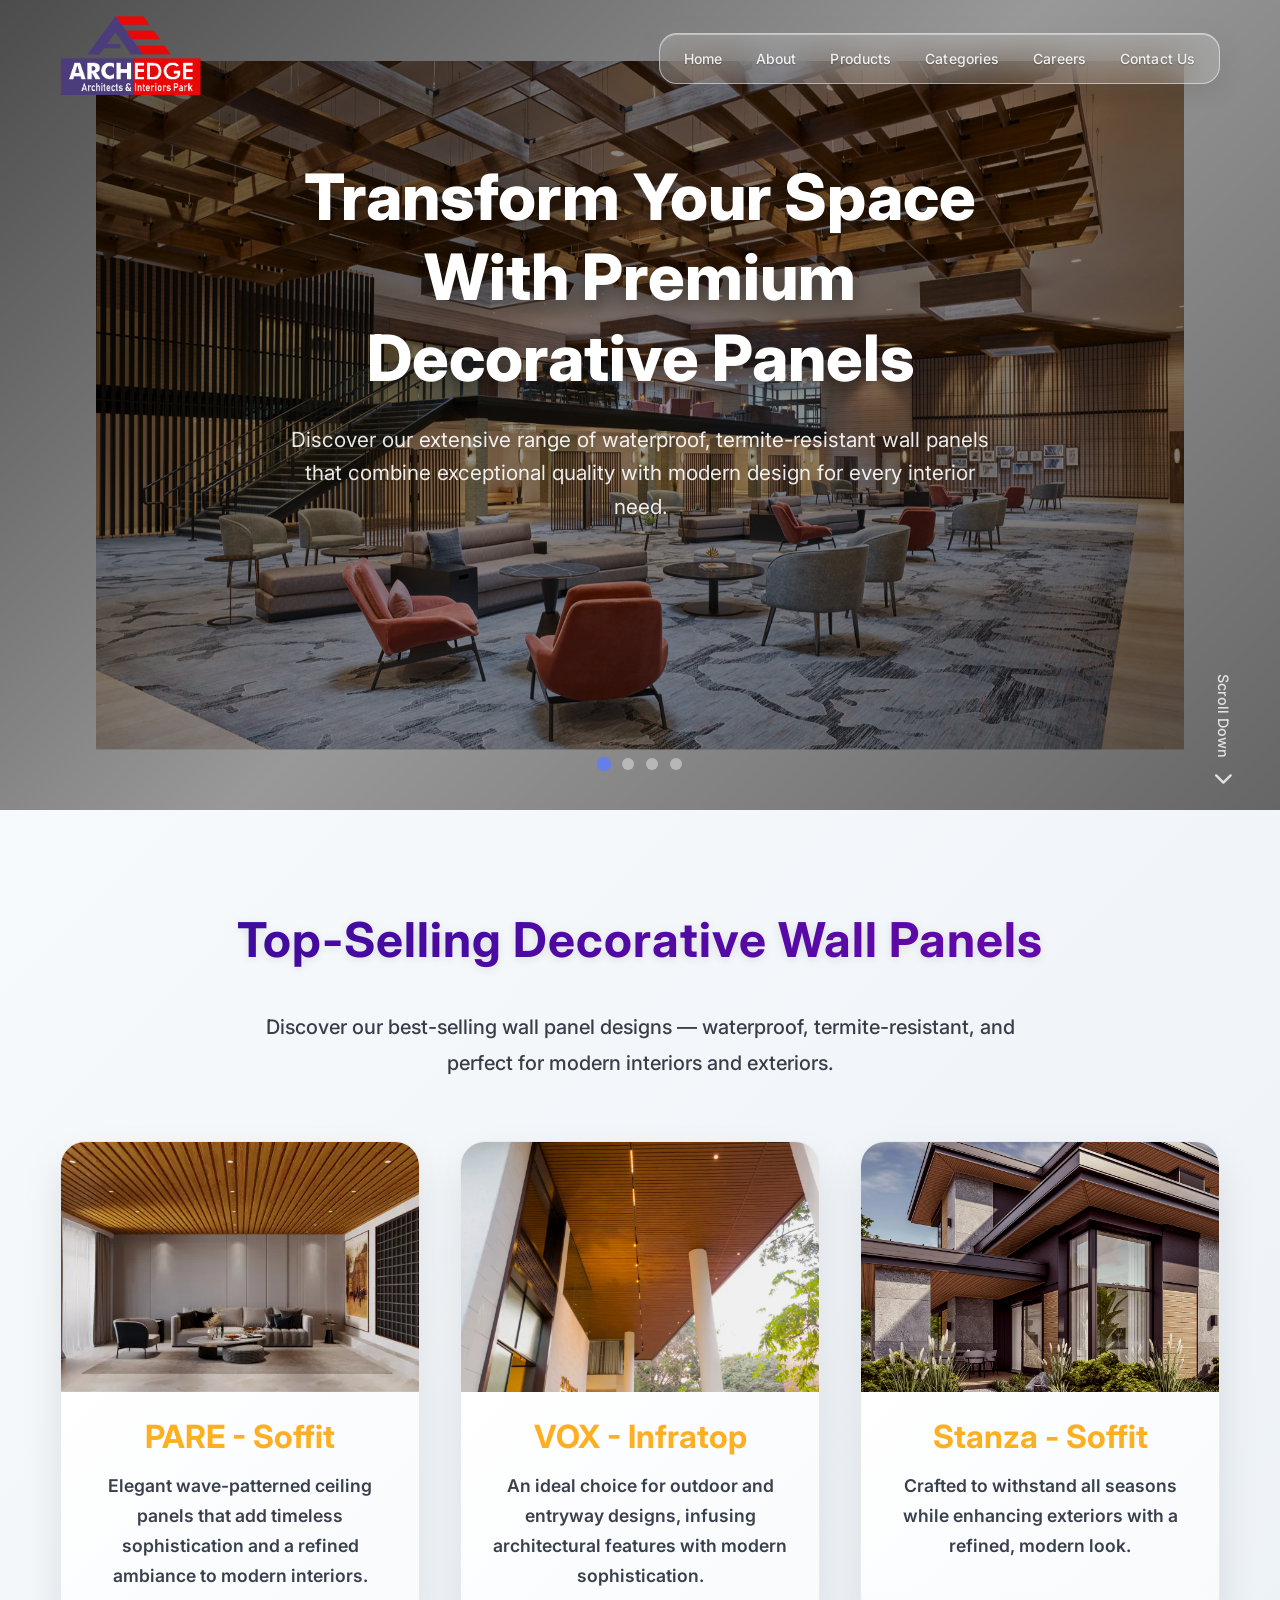
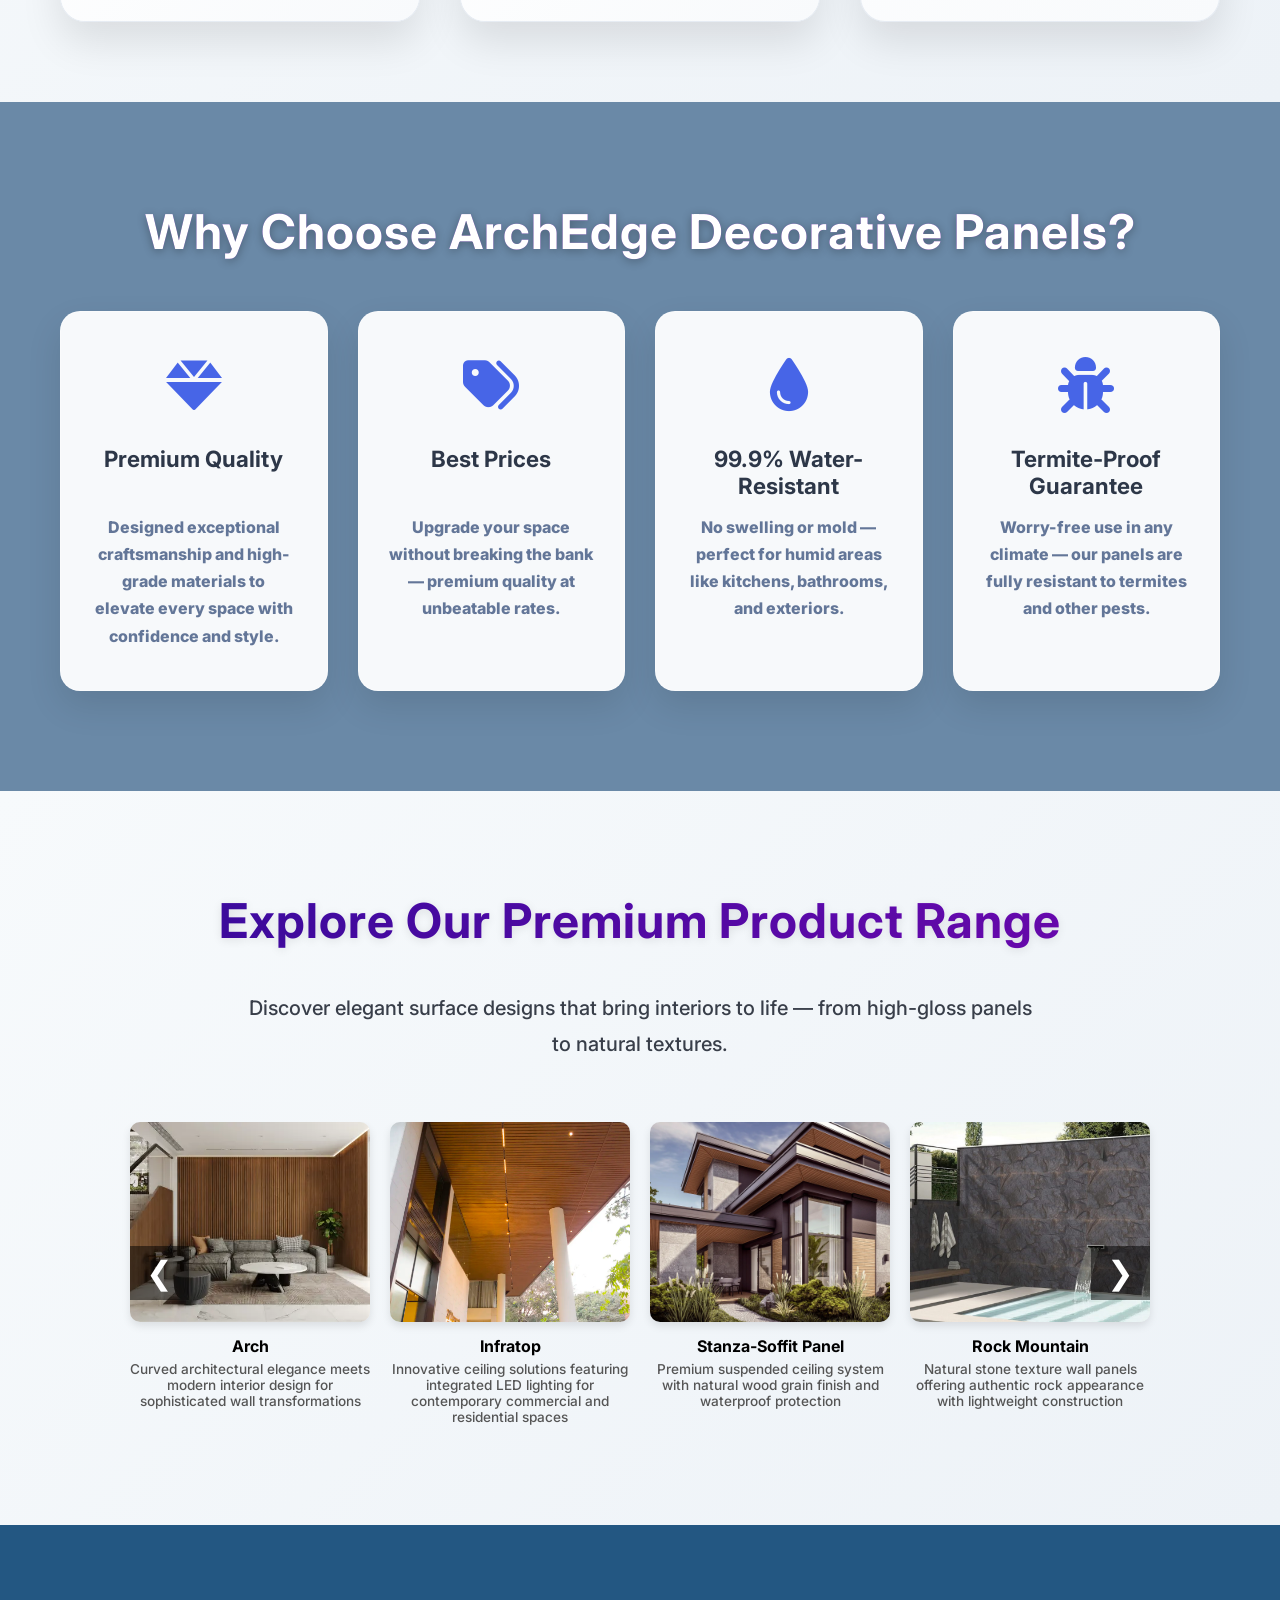
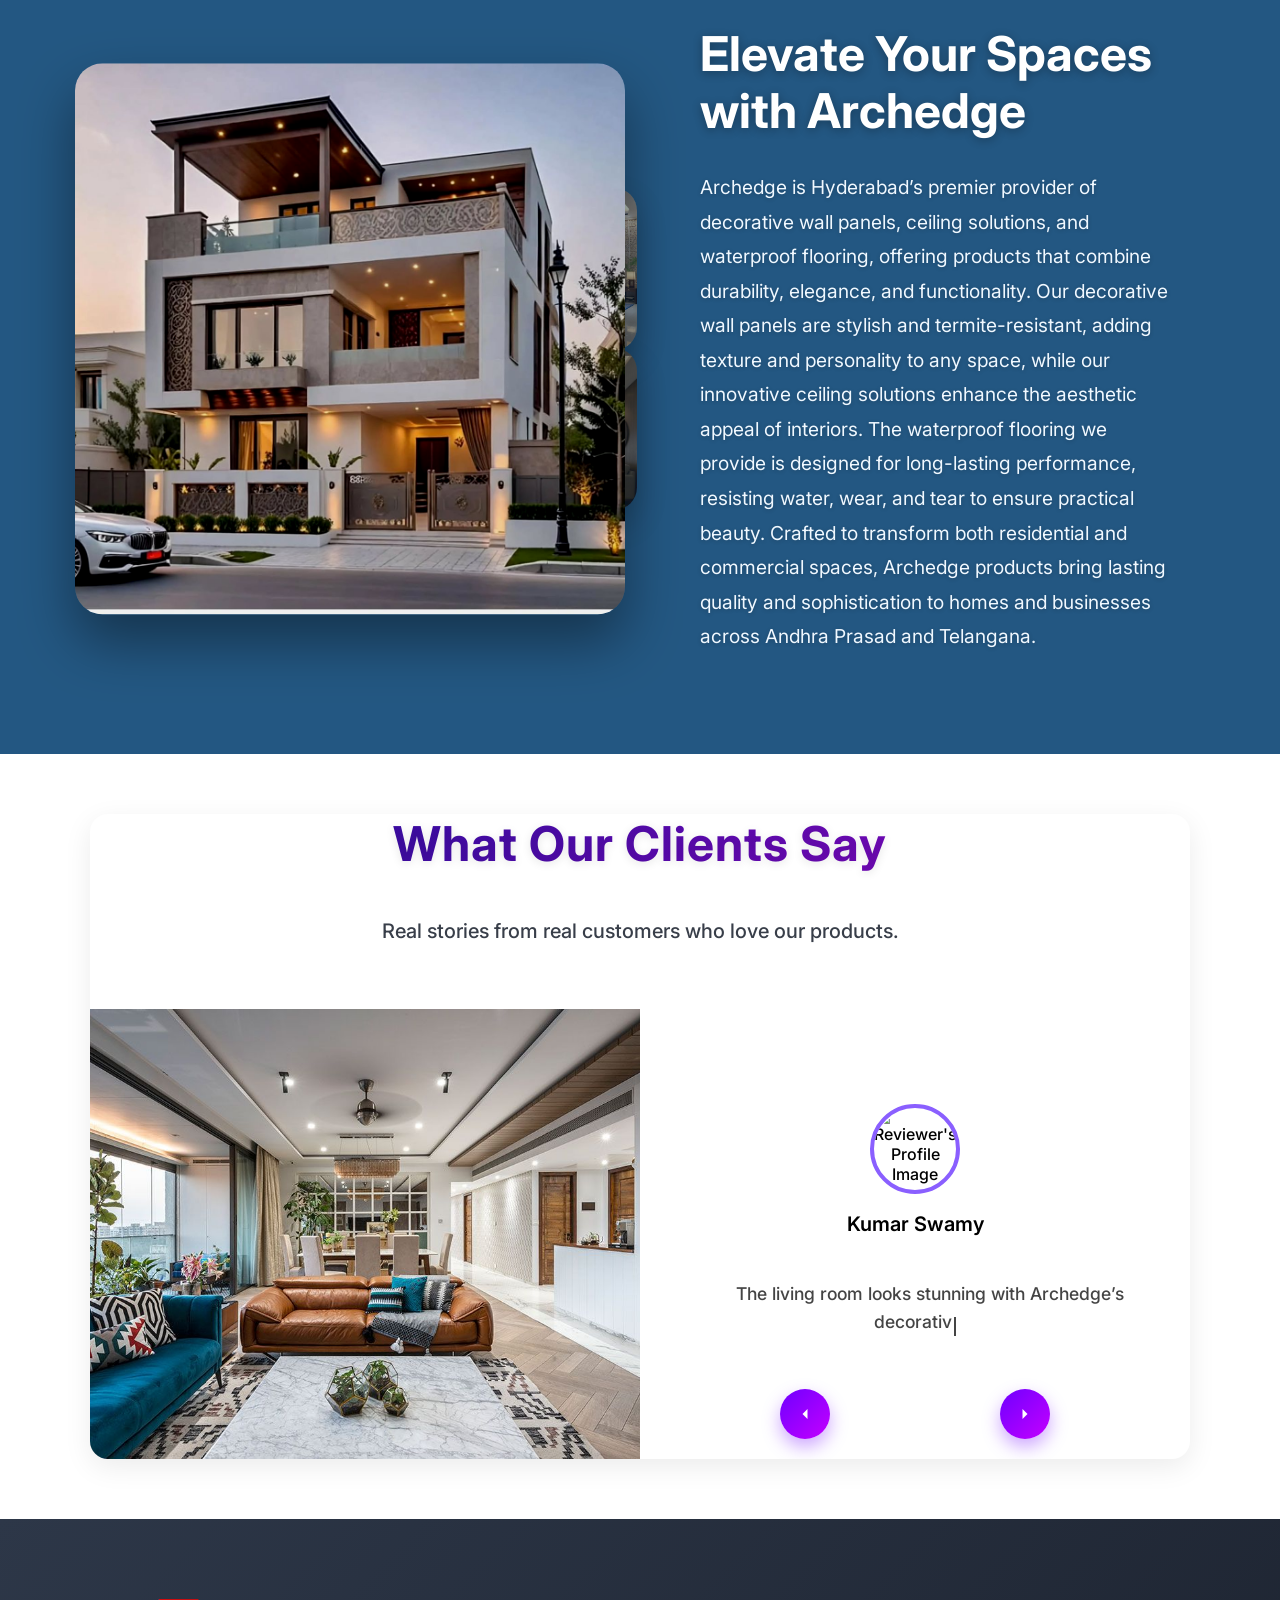
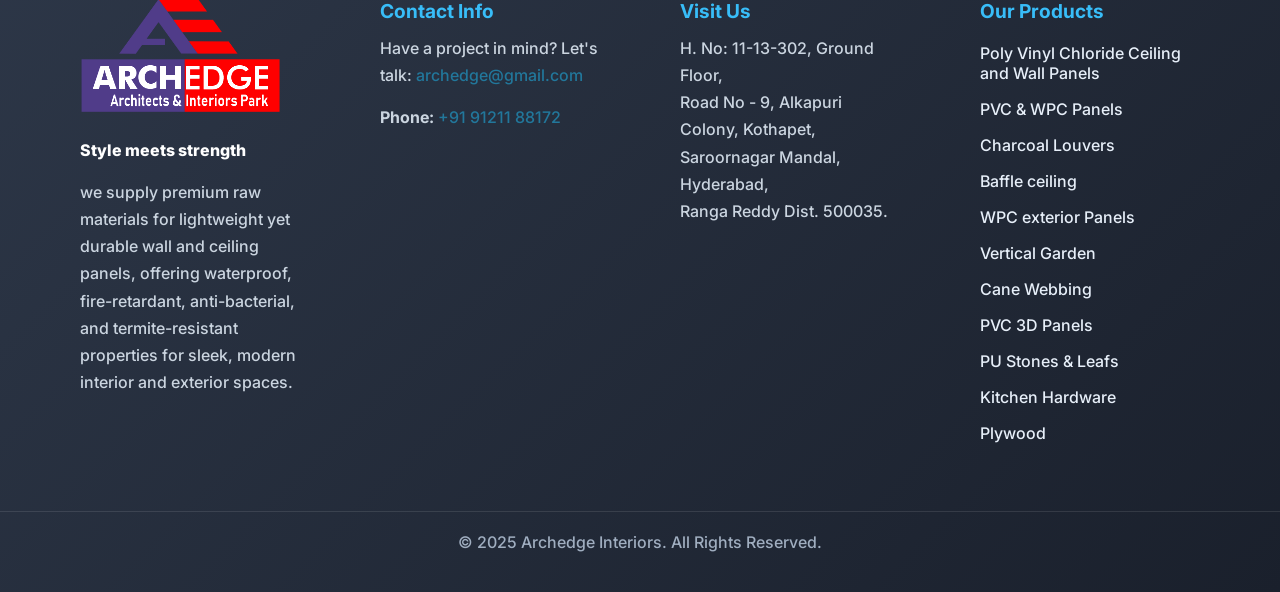
==== index.html @ 90f6d491 "full responsive" ====
<!DOCTYPE html>
<html lang="en">
<head>
    <!-- Basic Page Needs -->
    <meta charset="UTF-8" />
    <meta http-equiv="X-UA-Compatible" content="IE=edge" />
    <meta name="viewport" content="width=device-width, initial-scale=1, maximum-scale=1" />

    <!-- Title & Description -->
    <title>Archedge – Decorative Wall Panels, Ceiling & Flooring in Hyderabad</title>
    <meta name="description" content="Premium decorative wall panels, ceiling systems & waterproof flooring in Hyderabad. Free consultation & installation. Call +91 91211 88172." />
    <meta name="keywords" content="decorative wall panels Hyderabad, waterproof wall panels, ceiling panels Hyderabad, PVC wall panels, WPC panels, termite resistant panels, interior wall panels, commercial wall panels, home interior panels, Archedge Hyderabad, best wall panels Hyderabad, modern interior panels" />
    <meta name="robots" content="index, follow" />

    <!-- Canonical URL -->
    <link rel="canonical" href="https://archedge.pro/" />

    <!-- Language -->
    <html lang="en">

    <!-- Favicon & App Icons -->
    <link rel="icon" type="image/png" href="./assets/images/logo.png" />
    <link rel="apple-touch-icon" href="./assets/images/logo.png" />
    <link rel="manifest" href="/manifest.json" />
    <meta name="theme-color" content="#1a1a1a">
    <meta name="msapplication-TileColor" content="#1a1a1a">
    <meta name="msapplication-TileImage" content="./assets/images/logo.png">

    <!-- Preconnect & DNS Prefetch for Performance -->
    <link rel="preconnect" href="https://fonts.googleapis.com">
    <link rel="preconnect" href="https://cdnjs.cloudflare.com">
    <link rel="dns-prefetch" href="https://fonts.googleapis.com">
    <link rel="dns-prefetch" href="https://cdnjs.cloudflare.com">

    <!-- Fonts & Stylesheets -->
    <link href="https://fonts.googleapis.com/css2?family=Inter:wght@400;500;600&display=swap" rel="stylesheet" />
    <link rel="stylesheet" href="./assets/css/homepage.css" />
    <link rel="stylesheet" href="./assets/css/navbar.css" />
    <link rel="stylesheet" href="https://cdnjs.cloudflare.com/ajax/libs/font-awesome/6.0.0/css/all.min.css" />

    <!-- Open Graph / Facebook / LinkedIn -->
    <meta property="og:locale" content="en_IN" />
    <meta property="og:type" content="website" />
    <meta property="og:site_name" content="Archedge – Architects & Interiors Park" />
    <meta property="og:url" content="https://archedge.pro/" />
    <meta property="og:title" content="Archedge – Decorative Wall Panels, Ceiling & Flooring in Hyderabad" />
    <meta property="og:description" content="Premium decorative wall panels, ceiling systems & waterproof flooring in Hyderabad. Free consultation & installation." />
    <meta property="og:image" content="https://archedge.pro/assets/images/og.png" />

    <!-- Twitter Card -->
    <meta name="twitter:card" content="summary_large_image" />
    <meta name="twitter:site" content="@archedgeinteriors">
    <meta name="twitter:creator" content="@archedgeinteriors">
    <meta name="twitter:title" content="Archedge – Decorative Wall Panels, Ceiling & Flooring in Hyderabad" />
    <meta name="twitter:description" content="Premium decorative wall panels, ceiling systems & waterproof flooring in Hyderabad. Free consultation & installation." />
    <meta name="twitter:image" content="https://archedge.pro/assets/images/og.png" />
    <meta name="twitter:domain" content="archedge.pro">

    <!-- Enhanced SEO Meta Tags -->
    <meta name="author" content="Archedge – Architects & Interiors Park">
    <meta name="publisher" content="Archedge – Architects & Interiors Park">
    <meta name="classification" content="Interior Design, Decorative Wall Panels, Ceiling Systems, Waterproof Flooring, PVC Panels, WPC Panels">
    <meta name="geo.region" content="IN-TG">
    <meta name="geo.placename" content="Hyderabad">
    <meta name="geo.position" content="17.4065;78.4772">
    <meta name="ICBM" content="17.4065, 78.4772">
    <meta name="revisit-after" content="7 days">
    <meta name="language" content="EN">
    <meta name="distribution" content="global">
    <meta name="rating" content="general">

    <!-- Google Analytics 4 -->
    <script async src="https://www.googletagmanager.com/gtag/js?id=G-M53RF9HY7P"></script>
    <script>
        window.dataLayer = window.dataLayer || [];
        function gtag(){dataLayer.push(arguments);}
        gtag('js', new Date());
        gtag('config', 'G-M53RF9HY7P');
    </script>

    <!-- Microsoft Clarity -->
    <script type="text/javascript">
        (function(c,l,a,r,i,t,y){
            c[a]=c[a]||function(){(c[a].q=c[a].q||[]).push(arguments)};
            t=l.createElement(r);t.async=1;t.src="https://www.clarity.ms/tag/"+i;
            y=l.getElementsByTagName(r)[0];y.parentNode.insertBefore(t,y);
        })(window, document, "clarity", "script", "sxzyvyyrtw");
    </script>

    <!-- JSON-LD Structured Data: LocalBusiness -->
    <script type="application/ld+json">
    {
        "@context": "https://schema.org",
        "@type": ["LocalBusiness", "HomeAndConstructionBusiness"],
        "name": "Archedge – Architects & Interiors Park",
        "description": "Premium decorative wall panels, ceiling systems & waterproof flooring in Hyderabad. Free consultation & installation. Call +91 91211 88172.",
        "url": "https://archedge.pro",
        "logo": "https://archedge.pro/assets/images/logo.png",
        "image": "https://archedge.pro/assets/images/og.png",
        "telephone": "+91-91211-88172",
        "email": "archedge.pro@gmail.com",
        "address": {
            "@type": "PostalAddress",
            "streetAddress": "H. No: 11-13-302, Ground Floor, Road No - 9, Alkapuri Colony",
            "addressLocality": "Hyderabad",
            "addressRegion": "Telangana",
            "postalCode": "500035",
            "addressCountry": "IN"
        },
        "geo": {
            "@type": "GeoCoordinates",
            "latitude": 17.4065,
            "longitude": 78.4772
        },
        "openingHoursSpecification": [{
            "@type": "OpeningHoursSpecification",
            "dayOfWeek": ["Monday","Tuesday","Wednesday","Thursday","Friday","Saturday"],
            "opens": "09:00",
            "closes": "18:00"
        }],
        "priceRange": "₹₹",
        "areaServed": [{"@type": "State","name": "Telangana"},{"@type": "State","name": "Andhra Pradesh"}],
        "hasOfferCatalog": {
            "@type": "OfferCatalog",
            "name": "Interior Design Solutions",
            "itemListElement": [
                {"@type": "Offer","itemOffered":{"@type": "Service","name": "Decorative Wall Panels","description": "Premium waterproof and termite-resistant decorative wall panels for modern interiors"}},
                {"@type": "Offer","itemOffered":{"@type": "Service","name": "Ceiling Systems","description": "Modern ceiling solutions including PVC, WPC, and decorative ceiling panels"}},
                {"@type": "Offer","itemOffered":{"@type": "Service","name": "Waterproof Flooring","description": "Durable waterproof flooring solutions for residential and commercial spaces"}}
            ]
        },
        "sameAs": [
            "https://www.facebook.com/archedgeinteriors",
            "https://www.instagram.com/archedgeinteriors",
            "https://www.linkedin.com/company/archedge-interiors"
        ],
        "foundingDate": "2025",
        "founder": {"@type": "Person","name": "Archedge Team"},
        "aggregateRating": {"@type": "AggregateRating","ratingValue": "4.9","reviewCount": "127"}
    }
    </script>

    <!-- JSON-LD: Breadcrumb -->
    <script type="application/ld+json">
    {
        "@context": "https://schema.org",
        "@type": "BreadcrumbList",
        "itemListElement": [{
            "@type": "ListItem",
            "position": 1,
            "name": "Home",
            "item": "https://archedge.pro/"
        }]
    }
    </script>

    <!-- JSON-LD: Website Search -->
    <script type="application/ld+json">
    {
        "@context": "https://schema.org",
        "@type": "WebSite",
        "name": "Archedge – Architects & Interiors Park",
        "url": "https://archedge.pro",
        "potentialAction": {
            "@type": "SearchAction",
            "target": "https://archedge.pro/search?q={search_term_string}",
            "query-input": "required name=search_term_string"
        }
    }
    </script>
</head>


<body>
    <!-- Header -->
    <header class="header">
        <div class="container">
            <nav class="navbar">
               <a href="/"> <img src="assets/images/logo.png" alt="Archedge Logo" class="navbar-logo" /></a>
                
                <a href="./"> 
                <div class="nav-company">
                    <div class="company-info">
                        
                    </div>
                </div>
                </a>
                
                <div class="nav-center">
                    <!-- Search bar removed -->
                </div>
                
                <div class="nav-right">
                    <ul class="nav-menu">
                        <li class="nav-item">
                            <a href="/" class="nav-link active">
                                <span class="nav-text">Home</span>
                                <span class="nav-indicator"></span>
                            </a>
                        </li>
                        <li class="nav-item">
                            <a href="about/" class="nav-link">
                                <span class="nav-text">About</span>
                                <span class="nav-indicator"></span>
                            </a>
                        </li>
                        <li class="nav-item">
    <a  class="nav-link">
        <span class="nav-text">Products</span> 
        <span class="nav-indicator"></span>
    </a>
    <div class="brands-dropdown">
        <div class="brands-row">

          <a href="products/pare/" class="brand-item">
                <div class="brand-image-container">
                    <img src="./assets/images/brands/pare/product.webp" alt="Pare India" class="brand-image">
                    <div class="brand-overlay">
                        <span class="view-products-text">View Products</span>
                    </div>
                </div>
                <div class="brand-name"> PARE </div>
            </a>
            
            <a href="products/vox/" class="brand-item">
                <div class="brand-image-container">
                    <img src="./assets/images/brands/vox/product.jpg" alt="Vox India" class="brand-image">
                    <div class="brand-overlay">
                        <span class="view-products-text">View Products</span>
                    </div>
                </div>
                <div class="brand-name"> VOX </div>
            </a>

            
            <a href="products/stanza/" class="brand-item">
                <div class="brand-image-container">
                    <img src="./assets/images/brands/Stanza/Soffit Panels/image.webp" alt="Stanza Decor" class="brand-image">
                    <div class="brand-overlay">
                        <span class="view-products-text">View Products</span>
                    </div>
                </div>
                <div class="brand-name">Stanza - Soffit</div>
            </a>
            
            
            <a href="products/stardec/" class="brand-item">
                <div class="brand-image-container">
                    <img src="./assets/images/brands/StarDECOR/product.jpeg" alt="Star Dec Products" class="brand-image">
                    <div class="brand-overlay">
                        <span class="view-products-text">View Products</span>
                    </div>
                </div>
                <div class="brand-name"> Charcoal  Louvers </div>
            </a>
            
            
            <a href="products/future decore/" class="brand-item">
                <div class="brand-image-container">
                    <img src="./assets/images/brands/Future DECOR/rock.jpg" alt="Future Decore Industries" class="brand-image">
                    <div class="brand-overlay">
                        <span class="view-products-text">View Products</span>
                    </div>
                </div>
                <div class="brand-name">PU Stones & Leafs</div>
            </a>
            
            
            
        </div>
    </div>
</li>
                        <li class="nav-item">
                            <a  class="nav-link">
                                <span class="nav-text">Categories</span>
                                <span class="nav-indicator"></span>
                            </a>
                            <div class="categories-dropdown" >
                                <div class="brands-row">
                                    <a href="./categories/ceiling-panels/" class="brand-item">
                                        <div class="brand-image-container">
                                            <img src="./assets/images/categories/Ceiling-Panels.jpeg" alt="Ceiling Panels" class="brand-image">
                                            <div class="brand-overlay">
                                                <span class="view-products-text">View Ceiling Panels</span>
                                            </div>
                                        </div>
                                        <div class="brand-name">Ceiling Panels</div>
                                    </a>
                                    
                                    <a href="./categories/wall-panels/" class="brand-item">
                                        <div class="brand-image-container">
                                            <img src="./assets/images//categories/wall-panels.jpg" alt="Wall Panels" class="brand-image">
                                            <div class="brand-overlay">
                                                <span class="view-products-text">View Wall Panels</span>
                                            </div>
                                        </div>
                                        <div class="brand-name">Wall Panels</div>
                                    </a>
                                    
                                    <a href="./categories/floor-panels/" class="brand-item">
                                        <div class="brand-image-container">
                                            <img src="./assets/images/categories/Floor-Panels.jpeg" alt="Floor Panels" class="brand-image">
                                            <div class="brand-overlay">
                                                <span class="view-products-text">View Floor Panels</span>
                                            </div>
                                        </div>
                                        <div class="brand-name">Floor Panels</div>
                                    </a>
                                    
                                    
                                </div>
                            </div>
                        </li>
                        <li class="nav-item">
                            <a href="careers/" class="nav-link">
                                <span class="nav-text">Careers</span>
                                <span class="nav-indicator"></span>
                            </a>
                        </li>
                        <li class="nav-item">
                            <a href="contact/" class="nav-link">
                                <span class="nav-text">Contact Us</span>
                                <span class="nav-indicator"></span>
                            </a>
                        </li>
                    </ul>
                    <div class="mobile-menu-toggle" role="button" aria-label="Toggle menu" tabindex="0">
                        <span class="hamburger-line"></span>
                        <span class="hamburger-line"></span>
                        <span class="hamburger-line"></span>
                        <span class="menu-label"></span>
                    </div>
                </div>
            </nav>
        </div>
    </header>

    <!-- Main Content -->
    <main class="main-content">
        <!-- Hero Section -->
       <div class="hero-section">
  <div class="hero-background">
    
    <div class="hero-slide zoom-out" data-bg="./assets/images/homepage/home8.jpg"></div>
    <div class="hero-slide zoom-in" data-bg="./assets/images/homepage/home5.jpg"></div>
    <div class="hero-slide zoom-out" data-bg="./assets/images/homepage/home4.png"></div>
    <div class="hero-slide active zoom-in" data-bg="./assets/images/homepage/home7.jpg"></div>
  </div>
  
  <div class="hero-overlay"></div>
  
  <div class="hero-content">
    <!-- Slide 1 Content -->
    <div class="hero-text active" data-slide="0">
      <h1 class="hero-main-title">
        <span class="title-line">Transform Your Space</span>
        <span class="title-line">With Premium</span>
        <span class="title-line">Decorative Panels</span>
      </h1>
      
      <p class="hero-description">
        Discover our extensive range of waterproof, termite-resistant wall panels 
        that combine exceptional quality with modern design for every interior need.
      </p>
    </div>
    
    <!-- Slide 2 Content -->
    <div class="hero-text" data-slide="1">
      <h1 class="hero-main-title">
        <span class="title-line">Crafting Stunning</span>
        <span class="title-line">Interiors With</span>
        <span class="title-line ">Precision Design</span>
      </h1>
      
      <p class="hero-description">
        From panels to finishes, Archedge empowers every project with exceptional 
        materials and unbeatable value for a flawless, professional outcome.
      </p>
    </div>
    
    <!-- Slide 3 Content -->
    <div class="hero-text" data-slide="2">
      <h1 class="hero-main-title">
        <span class="title-line">Elevate Every Room</span>
        <span class="title-line">With Waterproof</span>
        <span class="title-line ">Wall Solutions</span>
      </h1>
      
      <p class="hero-description">
        Experience premium wall panels designed for modern living - completely 
        waterproof, durable, and perfect for kitchens, bathrooms, and beyond.
      </p>
    </div>
    
    <!-- Slide 4 Content -->
    <div class="hero-text" data-slide="3">
      <h1 class="hero-main-title">
        <span class="title-line">Innovation Meets</span>
        <span class="title-line">Exceptional</span>
        <span class="title-line ">Quality Standards</span>
      </h1>
      
      <p class="hero-description">
        Transform your vision into reality with our premium decorative solutions 
        that blend cutting-edge aesthetics with unmatched durability.
      </p>
    </div>
  </div>
  
  <div class="hero-indicators">
    <button class="indicator active" data-slide="0"></button>
    <button class="indicator" data-slide="1"></button>
    <button class="indicator" data-slide="2"></button>
    <button class="indicator" data-slide="3"></button>
  </div>
  
  <div class="hero-scroll-indicator">
    <div class="scroll-text">Scroll Down</div>
    <div class="scroll-arrow">
      <i class="fas fa-chevron-down"></i>
    </div>
  </div>
</div>
</section>

        <!-- Featured Products Section -->
<section class="best-sellers scroll-animate">
  <div class="container">
    <h2 class="section-title fade-observe fade-in-up">
  Top-Selling Decorative Wall Panels
</h2>
<p class="section-description fade-observe fade-in-up">
  Discover our best-selling wall panel designs — waterproof, termite-resistant, and perfect for modern interiors and exteriors.
</p>

    <div class="products-grid">
      <div class="product-card scale-in">
        <div class="product-image">
          <img src="./assets/images/brands/pare/spffit.webp" alt="PARE Soffit 3D wave-textured decorative wall panels" loading="lazy" />
        </div>
        <div class="product-content">
          <h3>PARE - Soffit</h3>
        <p>Elegant wave-patterned ceiling panels that add timeless sophistication and a refined ambiance to modern interiors.</p>
        </div>
      </div>
      
      <div class="product-card scale-in">
        <div class="product-image">
          <img src="./assets/images/brands/vox/infratop.webp" alt="VOX Infratop modern ceiling panels with LED lighting" loading="lazy" />
        </div>
        <div class="product-content">
          <h3>VOX - Infratop</h3>
          <p> An ideal choice for outdoor and entryway designs, infusing architectural features with modern sophistication.</p>
        </div>
      </div>
      <div class="product-card scale-in">
        <div class="product-image">
          <img src="./assets/images/brands/Stanza/Soffit Panels/image.webp" alt="Stanza Soffit natural wood grain finish wall panels waterproof durable" loading="lazy" />
        </div>
        <div class="product-content">
          <h3>Stanza - Soffit</h3>
          <p>
           Crafted to withstand all seasons while enhancing exteriors with a refined, modern look.</p>
        </div>
      </div>
    </div>
  </div>
</section>


 <!-- Core Benefits Section -->
<section class="core-benefits scroll-animate">
  <div class="container">
    <h2 class="section-title fade-in-up">Why Choose ArchEdge Decorative Panels?</h2>
    <div class="benefits-grid">
      
      <div class="benefit-item uniform-benefit">
  <div class="benefit-icon">
    <i class="fas fa-gem"></i>
  </div>
  <h3>Premium Quality</h3>
  <p> <br>Designed exceptional craftsmanship and high-grade materials to elevate every space with confidence and style.</p>
</div>

      <div class="benefit-item uniform-benefit">
        <div class="benefit-icon">
          <i class="fas fa-tags"></i>
        </div>
        <h3>Best Prices</h3>
        <p><br>Upgrade your space without breaking the bank — premium quality at unbeatable rates.</p>
      </div>
      
      <div class="benefit-item uniform-benefit">
        <div class="benefit-icon">
          <i class="fas fa-tint"></i>
        </div>
        <h3>99.9% Water-Resistant</h3>
        <p>No swelling or mold — perfect for humid areas like kitchens, bathrooms, and exteriors.</p>
      </div>
      <div class="benefit-item uniform-benefit">
        <div class="benefit-icon">
          <i class="fas fa-bug"></i>
        </div>
        <h3>Termite-Proof Guarantee</h3>
        <p>Worry-free use in any climate — our panels are fully resistant to termites and other pests.</p>
      </div>
    </div>
  </div>
</section>



<section class="explore-products">
  <div class="container">
    <h2 class="section-title fade-observe1">Explore Our Premium Product Range</h2>
    <p class="section-description fade-observe1">
      Discover elegant surface designs that bring interiors to life — from high-gloss panels to natural textures.
    </p>

<section class="carousel-section">
  <button class="carousel-btn left" onclick="moveSlide(-1)">&#10094;</button>
    <div class="carousel-track" id="carouselTrack">
    <!-- 24 unique random images from brand folders -->
    <div class="carousel-item">
      <img src="./assets/images/brands/pare/arch.webp" alt="Pare Arch decorative wall panel with curved architectural design" loading="lazy">
      <h4>Arch</h4>
      <p>Curved architectural elegance meets modern interior design for sophisticated wall transformations</p>
    </div>
    <div class="carousel-item">
      <img src="./assets/images/brands/vox/infratop.webp" alt="Vox Infratop modern ceiling panel with integrated LED lighting" loading="lazy">
      <h4>Infratop</h4>
      <p>Innovative ceiling solutions featuring integrated LED lighting for contemporary commercial and residential spaces</p>
    </div>
    <div class="carousel-item">
      <img src="./assets/images/brands/Stanza/Soffit Panels/image.webp" alt="Stanza Soffit decorative ceiling panel in natural wood finish" loading="lazy">
      <h4>Stanza-Soffit Panel</h4>
      <p>Premium suspended ceiling system with natural wood grain finish and waterproof protection</p>
    </div>
    <div class="carousel-item">
      <img src="./assets/images/brands/Future DECOR/rock.jpg" alt="Future Decor Rock Mountain textured wall panel" loading="lazy">
      <h4>Rock Mountain</h4>
      <p>Natural stone texture wall panels offering authentic rock appearance with lightweight construction</p>
    </div>
    <div class="carousel-item">
      <img src="./assets/images/brands/StarDECOR/product.jpeg" alt="Star Decor charcoal louvers for modern wall design" loading="lazy">
      <h4>Star Decor</h4>
      <p>Premium charcoal louvers providing contemporary wall design with excellent ventilation and style</p>
    </div>
    
    <div class="carousel-item">
      <img src="./assets/images/brands/vox/max-3.jpeg" alt="Vox Max 3 textured wall panel for maximum impact" loading="lazy">
      <h4>Max 3</h4>
      <p>Maximum visual impact with minimal installation effort through advanced textured surface technology</p>
    </div>
    <div class="carousel-item">
      <img src="./assets/images/brands/pare/linea.webp" alt="Pare Linea sleek linear wall panel design" loading="lazy">
      <h4>Linea</h4>
      <p>Sleek linear patterns providing contemporary sophistication for modern interior wall applications</p>
    </div>
    <div class="carousel-item">
      <img src="./assets/images/brands/vox/welo.webp" alt="Vox Welo modern wall elevation panel" loading="lazy">
      <h4>Welo</h4>
      <p>Modern wall elevation solutions combining aesthetic appeal with functional design elements</p>
    </div>
    <div class="carousel-item">
      <img src="./assets/images/brands/pare/louvers.webp" alt="Pare Louvers ventilated wall panel system" loading="lazy">
      <h4>Pare - Louvers</h4>
      <p>Ventilated design meeting aesthetic appeal through precision-engineered louver configurations</p>
    </div>
    <div class="carousel-item">
      <img src="./assets/images/brands/vox/spc.webp" alt="Vox SPC stone plastic composite flooring" loading="lazy">
      <h4>SPC-Flooring</h4>
      <p>Stone plastic composite flooring offering exceptional durability and waterproof protection for all areas</p>
    </div>
    <div class="carousel-item">
      <img src="./assets/images/brands/pare/prism.webp" alt="Pare Prism multi-faceted wall panel with light reflection" loading="lazy">
      <h4>Prism</h4>
      <p>Multi-faceted light play and reflection creating dynamic visual effects on interior walls</p>
    </div>
    <div class="carousel-item">
      <img src="./assets/images/brands/vox/infratop.webp" alt="Vox Soffit Infratop ceiling panel with European quality" loading="lazy">
      <h4>Soffit - Infratop</h4>
      <p>Quality assured European standards for premium ceiling applications in modern interiors</p>
    </div>
    <div class="carousel-item">
      <img src="./assets/images/brands/pare/pyramid.webp" alt="Pare Pyramid geometric 3D wall panel texture" loading="lazy">
      <h4>Pyramid</h4>
      <p>Geometric 3D texture for bold architectural statements in contemporary interior design</p>
    </div>
    <div class="carousel-item">
      <img src="./assets/images/brands/pare/spffit.webp" alt="Pare Soffit contemporary ceiling transformation panel" loading="lazy">
      <h4>Pare- Soffit</h4>
      <p>Contemporary ceiling transformation with modern soffit panel design and waterproof protection</p>
    </div>
    <div class="carousel-item">
      <img src="./assets/images/brands/vox/fronto.jpeg" alt="Vox Fronto modern front elevation wall panel" loading="lazy">
      <h4>Fronto</h4>
      <p>Modern front elevation excellence combining curb appeal with weather-resistant durability</p>
    </div>
    <div class="carousel-item">
      <img src="./assets/images/brands/pare/strips.webp" alt="Pare Strips linear wall panel with dynamic patterns" loading="lazy">
      <h4>Strips</h4>
      <p>Linear strip patterns for dynamic wall designs creating movement and visual interest</p>
    </div>
    <div class="carousel-item">
      <img src="./assets/images/brands/pare/unic.webp" alt="Pare Unic unique design innovation wall panel" loading="lazy">
      <h4>Unic</h4>
      <p>Unique design innovation for exclusive spaces requiring distinctive architectural elements</p>
    </div>
    <div class="carousel-item">
      <img src="./assets/images/brands/pare/vertica.webp" alt="Pare Vertica vertical wall panel for height enhancement" loading="lazy">
      <h4>Vertica</h4>
      <p>Vertical orientation for height enhancement creating illusion of taller spaces in interior design</p>
    </div>
    <div class="carousel-item">
      <img src="./assets/images/brands/pare/wave.webp" alt="Pare Wave flowing wall panel with wave patterns" loading="lazy">
      <h4>Wave</h4>
      <p>Flowing wave patterns for fluid design creating organic movement in contemporary wall applications</p>
    </div>
    <div class="carousel-item">
      <img src="./assets/images/brands/Stanza/Soffit Louvers/soffit_panels4.jpeg" alt="Stanza Soffit Louvers ventilated ceiling system" loading="lazy">
      <h4>Soffit Louvers</h4>
      <p>Ventilated ceiling system with architectural flair providing both function and aesthetic appeal</p>
    </div>
    <div class="carousel-item">
      <img src="./assets/images/brands/pare/dome.webp" alt="Pare Dome curved ceiling panel design" loading="lazy">
      <h4>Dome</h4>
      <p>Curved perfection for sophisticated interior ceilings with seamless dome-shaped architectural elements</p>
    </div>
    <div class="carousel-item">
      <img src="./assets/images/brands/vox/Linerio.webp" alt="Vox Linerio linear wall panel with geometric design" loading="lazy">
      <h4>Linerio</h4>
      <p>Linear architectural elements redefined with geometric precision for modern wall applications</p>
    </div>
    <div class="carousel-item">
      <img src="./assets/images/brands/pare/duo.webp" alt="Pare Duo dual-tone decorative wall panel" loading="lazy">
      <h4>Duo</h4>
      <p>Dual-tone harmony creating sophisticated wall designs with contrasting color combinations</p>
    </div>
  </div>
  <button class="carousel-btn right" onclick="moveSlide(1)">&#10095;</button>
</section>


    
</section>


       <section class="elevate-interior">
            <div class="circle-container">
                <img src="assets/images/homepage/elevate1.jpg" class="img1" alt="Modern decorative wall panels in elegant living room interior" loading="lazy" />
                <img src="assets/images/homepage/elevate2.jpg" class="img2" alt="Contemporary ceiling panels with integrated lighting design" loading="lazy" />
                <img src="assets/images/homepage/elevate3.jpg" class="img3" alt="Premium textured wall panels creating sophisticated accent walls" loading="lazy" />
                <img src="assets/images/homepage/elevate4.jpg" class="img4" alt="Waterproof decorative panels for modern bathroom interiors" loading="lazy" />
                <img src="assets/images/homepage/elevate5.jpg" class="img5" alt="Luxury interior design featuring premium decorative wall treatments" loading="lazy" />
              </div>

            <div class="text-section">
                <h2 class="fade-observe">Elevate Your Spaces with Archedge</h2>
<p>Archedge is Hyderabad’s premier provider of decorative wall panels, ceiling solutions, 
  and waterproof flooring, offering products that combine durability, elegance, and functionality.
   Our decorative wall panels are stylish and termite-resistant, adding texture and personality to any space, while our innovative ceiling solutions enhance the aesthetic appeal of interiors.
    The waterproof flooring we provide is designed for long-lasting performance, resisting water, wear, and tear to ensure practical beauty. Crafted to transform both residential and commercial spaces,
   Archedge products bring lasting quality and sophistication to homes and businesses across Andhra Prasad and Telangana.
</p>
            </div>
        </section>
        
<section class="testimonial-slider">
<div class="container">
  <h2 class="section-title fade-observe1">What Our Clients Say</h2>
    <p class="section-description fade-observe1">
    Real stories from real customers who love our products.
  </p>
</div>
  <div class="image-side" id="imageDisplay"></div>

  <div class="content-side">
    <img id="profileImg" class="profile-img" src="" alt="Reviewer's Profile Image">
    <div class="username" id="username">Name</div>

    <div class="typing-container">
      <span id="typingText"></span><span class="cursor"></span>
    </div>

    <div class="arrow-buttons">
  <button class="arrow-btn prev" onclick="prevSlide()">
    <svg viewBox="0 0 24 24" width="20" height="20" fill="white">
      <path d="M15 6l-6 6 6 6"/>
    </svg>
  </button>
  <button class="arrow-btn next" onclick="nextSlide()">
    <svg viewBox="0 0 24 24" width="20" height="20" fill="white">
      <path d="M9 6l6 6-6 6"/>
    </svg>
  </button>
</div>

  </div>
</section>

    </main>

    <!-- Footer -->
    <footer class="footer">
      <div class="footer-container">
                 <div class="footer-column">
           <img src="assets/images/logo.png" alt="Archedge Logo" class="footer-logo" loading="lazy" />
           <p style="font-weight: 800;color:white;">Style meets strength</p>
           <p>we supply premium raw materials for lightweight yet durable wall and ceiling panels, offering waterproof, fire-retardant, anti-bacterial, and termite-resistant properties for sleek, modern interior and exterior spaces.</p>
         </div>

        <div class="footer-column">
          <h4>Contact Info</h4>
          <p>Have a project in mind? Let's talk: <a href="mailto:archedge@gmail.com">archedge@gmail.com</a></p>
          <p><strong>Phone:</strong> <a href="tel:+919121188172">+91 91211 88172</a></p>
        </div>

        <div class="footer-column">
          <h4>Visit Us</h4>
          <p>
            H. No: 11-13-302, Ground Floor,<br>
            Road No - 9, Alkapuri Colony, Kothapet,<br>
            Saroornagar Mandal, Hyderabad,<br>
            Ranga Reddy Dist. 500035.
          </p>
        </div>

                 <div class="footer-column">
           <h4>Our Products</h4>
           <ul>
             <li>Poly Vinyl Chloride Ceiling and Wall Panels</li>
             <li>PVC & WPC Panels</li>
             <li>Charcoal Louvers</li>
             <li>Baffle ceiling</li>
             <li>WPC exterior Panels</li>
             <li>Vertical Garden</li>
             <li>Cane Webbing</li>
             <li>PVC 3D Panels</li>
             <li>PU Stones & Leafs</li>
             <li>Kitchen Hardware</li>
             <li>Plywood</li>
           </ul>
         </div>
      </div>

      <div class="footer-bottom">
        &copy; 2025 Archedge Interiors. All Rights Reserved.
      </div>
    </footer>

    <script src="assets/js/script.js"></script>
</body>
</html>
---- assets/css/homepage.css ----
body{
  min-height: 100vh;
  font-weight: 500;

  margin: 0;
  padding: 0;
  font-family: 'Inter', 'Segoe UI', sans-serif;
}
* {
    margin: 0;
    padding: 0;
    box-sizing: border-box;
    scroll-behavior: smooth;
}

/* Flexibond-Style Hero Section */
.hero-section {
  position: relative;
  height: 90vh;
  display: flex;
  align-items: center;
  justify-content: center;
  overflow: hidden;
}

.hero-background {
  position: absolute;
  top: 0;
  left: 0;
  width: 100%;
  height: 100%;
  z-index: 1;
}

.hero-slide {
  position: absolute;
  top: 0;
  left: 0;
  width: 100%;
  height: 100%;
  background-size: cover;
  background-position: center;
  background-repeat: no-repeat;
  opacity: 0;
  transform: scale(1);
  transition: opacity 2s cubic-bezier(0.25, 0.1, 0.25, 1), transform 8s cubic-bezier(0.25, 0.1, 0.25, 1);
  will-change: transform, opacity;
}

.hero-slide.active {
  opacity: 1;
}

/* Zoom In Animation */
.hero-slide.zoom-in {
  transform: scale(1.15);
}

.hero-slide.zoom-in.active {
  animation: zoomInSlide 9s cubic-bezier(0.25, 0.1, 0.25, 1);
}

@keyframes zoomInSlide {
  0% {
    transform: scale(1.3);
  }
  100% {
    transform: scale(1.1);
  }
}

/* Zoom Out Animation - Opposite of Zoom In */
.hero-slide.zoom-out {
  transform: scale(0.85);
}

.hero-slide.zoom-out.active {
  animation: zoomOutSlide 8s cubic-bezier(0.25, 0.1, 0.25, 1);
}

@keyframes zoomOutSlide {
  0% {
    transform: scale(1.05);
  }
  100% {
    transform: scale(1.5);
  }
}

.hero-overlay {
  position: absolute;
  top: 0;
  left: 0;
  width: 100%;
  height: 100%;
  background: linear-gradient(
    135deg,
    rgba(0, 0, 0, 0.7) 0%,
    rgba(0, 0, 0, 0.4) 50%,
    rgba(0, 0, 0, 0.6) 100%
  );
  z-index: 2;
}

.hero-content {
  position: absolute;
  top: 20%;
  left: 50%;
  transform: translate(-50%, 0);
  z-index: 3;
  text-align: center;
  color: white;
  width: 100%;
  max-width: 900px;
  padding: 0 20px;
}

.hero-text {
  position: absolute;
  top: 0;
  left: 0;
  width: 100%;
  opacity: 0;
  visibility: hidden;
  transition: opacity 0.8s ease-in-out, visibility 0.8s ease-in-out;
}

.hero-text.active {
  opacity: 1;
  visibility: visible;
  animation: heroContentFadeIn 2s cubic-bezier(0.25, 0.1, 0.25, 1);
}

@keyframes heroContentFadeIn {
  0% {
    opacity: 0;
    transform: translateY(40px) scale(0.95);
  }
  50% {
    opacity: 0.7;
    transform: translateY(10px) scale(0.98);
  }
  100% {
    opacity: 1;
    transform: translateY(0) scale(1);
  }
}

@keyframes heroFadeIn {
  0% {
    opacity: 0;
    transform: translateY(50px);
  }
  100% {
    opacity: 1;
    transform: translateY(0);
  }
}

.hero-main-title {
  font-size: 4rem;
  font-weight: 800;
  line-height: 1.1;
  margin-bottom: 30px;
  text-shadow: 0 4px 20px rgba(0, 0, 0, 0.5);
}

.title-line {
  display: block;
  margin-bottom: 10px;
}

.title-line.highlight {
  background: linear-gradient(135deg, #667eea 0%, #764ba2 100%);
  background-clip: text;
  -webkit-background-clip: text;
  -webkit-text-fill-color: transparent;
  position: relative;
}

.hero-description {
  font-size: 1.3rem;
  line-height: 1.6;
  margin-bottom: 30px;
  color: rgba(255, 255, 255, 0.9);
  font-weight: 400;
  max-width: 700px;
  margin-left: auto;
  margin-right: auto;
}

.hero-indicators {
  position: absolute;
  bottom: 40px;
  left: 50%;
  transform: translateX(-50%);
  display: flex;
  gap: 12px;
  z-index: 4;
}

.indicator {
  width: 12px;
  height: 12px;
  border-radius: 50%;
  border: none;
  background: rgba(255, 255, 255, 0.4);
  cursor: pointer;
  transition: all 0.3s ease;
}

.indicator.active {
  background: #667eea;
  transform: scale(1.2);
}

.indicator:hover {
  background: rgba(255, 255, 255, 0.7);
}

.hero-scroll-indicator {
  position: absolute;
  bottom: 20px;
  right: 40px;
  display: flex;
  flex-direction: column;
  align-items: center;
  color: rgba(255, 255, 255, 0.8);
  z-index: 4;
  animation: scrollBounce 2s infinite;
}

@keyframes scrollBounce {
  0%, 20%, 50%, 80%, 100% {
    transform: translateY(0);
  }
  40% {
    transform: translateY(-10px);
  }
  60% {
    transform: translateY(-5px);
  }
}

.scroll-text {
  font-size: 0.9rem;
  margin-bottom: 8px;
  writing-mode: vertical-rl;
  text-orientation: mixed;
}

.scroll-arrow {
  font-size: 1.2rem;
}

@keyframes titleGlow {
  0% { filter: drop-shadow(0 0 10px rgba(255,255,255,0.3)); }
  100% { filter: drop-shadow(0 0 20px rgba(255,255,255,0.6)); }
}

@keyframes cardPulse {
  0% { box-shadow: 
    0 30px 60px rgba(0,0,0,0.15),
    0 0 30px rgba(102, 126, 234, 0.3),
    inset 0 1px 0 rgba(255, 255, 255, 0.8); }
  50% { box-shadow: 
    0 30px 60px rgba(0,0,0,0.15),
    0 0 40px rgba(102, 126, 234, 0.5),
    inset 0 1px 0 rgba(255, 255, 255, 0.8); }
  100% { box-shadow: 
    0 30px 60px rgba(0,0,0,0.15),
    0 0 30px rgba(102, 126, 234, 0.3),
    inset 0 1px 0 rgba(255, 255, 255, 0.8); }
}


.btn.btn-primary {
  font-size: 1.3rem;
  border-radius: 50px;
  
  background: linear-gradient(90deg, #f43f5e 0%, #2563eb 100%);
  color: #fff;
  text-decoration: none;
  box-shadow: 0 8px 25px rgba(255,107,107,0.4);
  font-weight: 600;
  transition: all 0.4s cubic-bezier(0.4, 0, 0.2, 1);
  border: 2px solid rgba(255, 255, 255, 0.3);
  position: relative;
  overflow: hidden;
}



.btn.btn-primary:hover { 
  background: linear-gradient(90deg, #2563eb 0%, #f43f5e 100%);

  transform: translateY(-3px);
  box-shadow: 0 15px 35px rgba(255,107,107,0.6);
}


/* Enhanced Section Styling */
.section-title {
  text-align: center;
  font-size: 3rem;
  font-weight: 700;
  margin: 0 0 40px 0;
  color: #2d3748;
  text-shadow: 0 2px 10px rgba(0, 0, 0, 0.1);
  letter-spacing: 1px;
  background: linear-gradient(135deg, #3a0ca3, #7209b7);

  -webkit-background-clip: text;
  -webkit-text-fill-color: transparent;
  background-clip: text;
}

.section-description {
  font-size: 1.25rem;
  max-width: 800px;
  font-weight: 800;
  margin: 0 auto 60px;
  color: #383e49;
  line-height: 1.8;
  text-align: center;
  font-weight: 500;
}

/* Base state (hidden) */
.fade-observe {
  opacity: 0;
  transform: translateX(100px);
  transition: opacity 2s ease, transform 1.2s ease;
}

/* When in view */
.fade-observe.visible {
  opacity: 1;
  transform: translateY(0);
}
.fade-observe1 {
  opacity: 0;
  transform: translateX(-100px);
  transition: opacity 2s ease, transform 1.2s ease;
}

/* When in view */
.fade-observe1.visible {
  opacity: 1;
  transform: translateY(0);
}
/* Enhanced Best Sellers Section */
.best-sellers {
  padding: 100px 0 80px 0;
  background: linear-gradient(135deg, #f7fafc 0%, #edf2f7 100%);
  position: relative;
  overflow: hidden;
}

.best-sellers::before {
  content: '';
  position: absolute;
  top: 0;
  left: 0;
  right: 0;
  bottom: 0;
  background: url('data:image/svg+xml,<svg xmlns="http://www.w3.org/2000/svg" viewBox="0 0 100 100"><defs><pattern id="grain" width="100" height="100" patternUnits="userSpaceOnUse"><circle cx="50" cy="50" r="1" fill="%23e2e8f0" opacity="0.1"/></pattern></defs><rect width="100" height="100" fill="url(%23grain)"/></svg>');
  opacity: 0.5;
}

.products-grid {
  display: grid;
  grid-template-columns: repeat(auto-fit, minmax(350px, 1fr));
  gap: 40px;
  position: relative;
  z-index: 2;
}

.product-card {
  background: linear-gradient(135deg, #fff 0%, #f8fafc 100%);
  border-radius: 25px;
  overflow: hidden;
  box-shadow: 0 20px 40px rgba(0,0,0,0.1);
  transition: all 0.4s cubic-bezier(0.4, 0, 0.2, 1);
  cursor: pointer;
  border: 1px solid rgba(226, 232, 240, 0.8);
  position: relative;
}

.product-card::before {
  content: '';
  position: absolute;
  top: 0;
  left: 0;
  right: 0;
  height: 4px;
  background: linear-gradient(90deg, #667eea, #764ba2, #f093fb);
  transform: scaleX(0);
  transition: transform 0.3s ease;
}

.product-card:hover::before {
  transform: scaleX(1);
}

.product-card:hover {
  transform: translateY(-25px) scale(1.02);
  box-shadow: 0 30px 60px rgba(0,0,0,0.15);
  border: 2px solid rgba(102, 126, 234, 0.6);
  box-shadow: 
    0 30px 60px rgba(0,0,0,0.15),
    0 0 30px rgba(102, 126, 234, 0.3),
    inset 0 1px 0 rgba(255, 255, 255, 0.8);
  animation: cardPulse 2s ease-in-out infinite;
}

.product-image {
  height: 250px;
  overflow: hidden;
  position: relative;
}

.product-image img {
  width: 100%;
  height: 100%;
  object-fit: cover;
  transition: transform 0.5s ease;
  filter: brightness(0.9) contrast(1.1);
}

.product-card:hover .product-image img {
  transform: scale(1.1);
}

.product-content {
  padding: 25px 30px 30px;
  text-align: center;
  background: linear-gradient(135deg, #fff 0%, #f8fafc 100%);
}

.product-content h3 {
  font-size: 2rem;
  font-weight: 700;
  margin-bottom: 15px;
  color: #2f4a7a;
  background: rgb(252, 175, 33);
  -webkit-background-clip: text;
  -webkit-text-fill-color: transparent;
  background-clip: text;
}

.product-content p {
  color: #39404d;
  line-height: 1.7;
  font-weight: 600;
  font-size: 1.1rem;        /* Aligns text on both sides */
    text-justify: inter-word;     /* Distributes spaces between words, not letters */
    hyphens: auto;
}

/* Enhanced Core Benefits Section */
.core-benefits {
  padding: 100px 0;
  background:#6A89A7;
  position: relative;
  overflow: hidden;
}

.core-benefits::before {
  content: '';
  position: absolute;
  top: 0;
  left: 0;
  right: 0;
  bottom: 0;
}

.core-benefits .section-title {
  color: #fff;
  text-shadow: 0 2px 10px rgba(0,0,0,0.3);
  -webkit-text-fill-color: #fff;
}

.benefits-grid {
  display: flex;
  flex-wrap: wrap;
  gap: 30px;
  margin-top: 50px;
  justify-content: center;
  position: relative;
  z-index: 2;
}

.benefit-item {
  flex: 1;
  min-width: 250px;
  max-width: 300px;
  background: rgba(255, 255, 255, 0.95);
  border-radius: 20px;
  padding: 40px 30px;
  text-align: center;
  box-shadow: 0 15px 35px rgba(0,0,0,0.1);
  transition: all 0.4s cubic-bezier(0.4, 0, 0.2, 1);
  border: 1px solid rgba(255, 255, 255, 0.3);
  backdrop-filter: blur(10px);
  position: relative;
  overflow: hidden;
  opacity: 0;
  transform: translateY(60px);
}

.benefit-item.animate {
  opacity: 1;
  transform: translateY(0);
  transition: opacity 1s ease, transform 1s ease;
}

.benefit-item:nth-child(odd) {
  transform: translateY(-60px);
}

.benefit-item:nth-child(odd).animate {
  transform: translateY(0);
}

.benefit-item::before {
  content: '';
  position: absolute;
  top: 0;
  left: 0;
  right: 0;
  height: 4px;
  background: linear-gradient(90deg, #667eea, #764ba2, #f093fb);
  transform: scaleX(0);
  transition: transform 0.3s ease;
}

.benefit-item:hover::before {
  transform: scaleX(1);
}

.benefit-item:hover {
  transform: translateY(-50px);
  box-shadow: 0 25px 50px rgba(0,0,0,0.15);
  background: rgba(255, 255, 255, 1);
}

.benefit-icon {
  font-size: 3.5rem;
  margin-bottom: 25px;
  color: #4765e7;
  transition: all 0.3s ease;
}

.benefit-item:hover .benefit-icon {
  transform: scale(1.1) rotate(5deg);
  color: #6d3f9a;
}

.benefit-item h3 {
  font-size: 1.4rem;
  font-weight: 700;
  color: #2d3748;
  margin-bottom: 15px;
}

.benefit-item p {
  color: #637698;
  line-height: 1.7;
  font-weight: 800;  
            /* Aligns text on both sides */
  text-justify: inter-word;     /* Distributes spaces between words, not letters */
  hyphens: auto;
}

/* Enhanced Explore Products Section */
.explore-products {
  padding: 100px ;
  background: linear-gradient(135deg, #f7fafc 0%, #edf2f7 100%);
  position: relative;
  overflow: hidden;
}

.explore-products::before {
  content: '';
  position: absolute;
  top: 0;
  left: 0;
  right: 0;
  bottom: 0;
  opacity: 0.3;
}

.carousel-section {
      width: 100%;
      overflow: hidden;
      position: relative;
    }

    .carousel-track {
      display: flex;
      transition: transform 0.6s ease-in-out;
    }

    .carousel-item {
      flex: 0 0 25%;
      box-sizing: border-box;
      padding: 0 10px;
      text-align: center;
    }

    .carousel-item img {
      width: 100%;
      height: 200px;
      object-fit: cover;
      border-radius: 10px;
      box-shadow: 0 4px 8px rgba(0,0,0,0.1);
    }

    .carousel-item h4 {
      margin: 10px 0 5px;
      font-size: 1rem;
    }

    .carousel-item p {
      font-size: 0.85rem;
      color: #555;
    }

    .carousel-btn {
      position: absolute;
      top: 50%;
      transform: translateY(-50%);
      background: rgba(0, 0, 0, 0.5);
      color: white;
      border: none;
      font-size: 2rem;
      padding: 0.5rem 1rem;
      cursor: pointer;
      z-index: 1;
    }

    .carousel-btn.left {
      left: 10px;
    }

    .carousel-btn.right {
      right: 10px;
    }

.explore-cta {
  margin-top: 60px;
  text-align: center;
}

.cta-button {
  display: inline-block;
  background: linear-gradient(to right, #6A0DAD, #FF69B4, #FF4500);
  color: white;
  text-decoration: none;
  padding: 18px 40px;
  border-radius: 50px;
  font-size: 1.2rem;
  font-weight: 600;
  transition: all 0.4s cubic-bezier(0.4, 0, 0.2, 1);
  box-shadow: 0 10px 30px rgba(102, 126, 234, 0.3);
  border: 2px solid transparent;
  position: relative;
  overflow: hidden;
}

.cta-button::before {
  content: '';
  position: absolute;
  top: 0;
  left: -100%;
  width: 100%;
  height: 100%;
  background: linear-gradient(90deg, transparent, rgba(255,255,255,0.3), transparent);
  transition: left 0.5s;
}

.cta-button:hover::before {
  left: 100%;
}

.cta-button:hover {
  background: linear-gradient(45deg, #764ba2, #667eea);
  transform: translateY(-3px);
  box-shadow: 0 15px 40px rgba(102, 126, 234, 0.4);
}

/* Enhanced Elevate Interior Section */
.elevate-interior {
  display: flex;
  align-items: center;
  gap: 0;
  padding: 100px 0;
  flex-wrap: wrap;
  background: rgb(35, 87, 130);
  border-radius: 0;
  position: relative;
  overflow: hidden;
}

.elevate-interior::before {
  content: '';
  position: absolute;
  top: 0;
  left: 0;
  right: 0;
  bottom: 0;
 }

.elevate-interior .text-section {
  flex: 1 1 50%;
  max-width: 50%;
  min-width: 300px;
  font-size: 1.2rem;
  line-height: 1.8;
  padding-left: 60px;
  box-sizing: border-box;
  z-index: 2;
  color: #fff;
}

.text-section h2 {
  text-align: left;
  font-size: 3rem;
  font-weight: 700;
  color: #fff;
  text-shadow: 0 2px 10px rgba(0,0,0,0.3);
  margin-bottom: 30px;
  line-height: 1.2;
}

.text-section p {
  font-size: 1.2rem;
  color: #f0f8ff;
  line-height: 1.8;
  margin-right: 50px;
  font-weight: 400;
  text-shadow: 0 1px 4px rgba(0,0,0,0.2);
  
}

.elevate-interior .circle-container {
  flex: 1 1 50%;
  max-width: 50%;
  min-width: 300px;
  height: 400px;
  display: flex;
  justify-content: center;
  align-items: center;
  position: relative;
  z-index: 2;
}

.circle-container {
  position: relative;
  width: 320px;
  height: 320px;
}

.circle-container img {
  position: absolute;
  width: 180px;
  height: auto;
  border-radius: 25px;
  transition: all 0.8s cubic-bezier(0.4, 0, 0.2, 1);
  opacity: 0.7;
  transform: scale(0.9);
  box-shadow: 0 15px 35px rgba(0, 0, 0, 0.3);
  filter: brightness(0.9) contrast(1.1);
}

.circle-container img.active {
  width: 500px;
  opacity: 1;
  z-index: 10;
  top: 50%;
  left: 50%;
  transform: translate(-50%, -50%) scale(1.1);
  box-shadow: 0 25px 50px rgba(0, 0, 0, 0.4);
}

.img4 { top: 10%; left: 70%; transform: translateX(-50%); }
.img2 { top: 50%; left: 70%; transform: translateY(-50%); }
.img3 { bottom: 10%; left: 60%; transform: translateX(-50%); }
.img1 { top: 50%; left: 10%; transform: translateY(-50%); }


 .testimonial-slider {
      display: flex;
      max-width: 1100px;
      margin: 60px auto;
      background: #fff;
      border-radius: 18px;
      box-shadow: 0 8px 28px rgba(0,0,0,0.08);
      overflow: hidden;
      flex-wrap: wrap;
    }

    .image-side {
      width: 50%;
      height: 450px;
      background-size: cover;
      background-position: center;
      transition: 0.5s ease;
    }

    .content-side {
      width: 50%;
      padding: 40px 30px;
      display: flex;
      flex-direction: column;
      align-items: center;
      justify-content: center;
      position: relative;
      text-align: center;
    }

    .profile-img {
      width: 90px;
      height: 90px;
      border-radius: 50%;
      border: 4px solid #8a5fff;
      object-fit: cover;
      margin-bottom: 18px;
    }

    .username {
      font-size: 1.25rem;
      font-weight: 600;
      margin-bottom: 16px;
    }

    .typing-container {
      position: relative;
      font-size: 1.1rem;
      color: #444;
      line-height: 1.6;
      max-width: 480px;
      word-wrap: break-word;
      white-space: pre-wrap;
    }

    .cursor {
      display: inline-block;
      width: 2px;
      background: #444;
      animation: blink 0.8s steps(2, start) infinite;
      vertical-align: bottom;
      margin-left: 2px;
      height: 1.1em;
    }

    @keyframes blink {
      0%, 100% { opacity: 1; }
      50% { opacity: 0; }
    }

    .arrow-buttons {
  position: absolute;
  bottom: 20px;
  width: 60%;
  display: flex;
  justify-content: space-between;
  padding: 0 30px;
  z-index: 10;
}

.arrow-btn {
  width: 50px;
  height: 50px;
  border-radius: 50%;
  border: none;
  background: linear-gradient(135deg, #6f00ff, #c400ff);
  display: flex;
  align-items: center;
  justify-content: center;
  box-shadow: 0 8px 18px rgba(111, 0, 255, 0.35);
  transition: all 0.3s ease;
  cursor: pointer;
}

.arrow-btn:hover {
  transform: scale(1.15);
  background: linear-gradient(135deg, #ff0099, #9f00ff);
  box-shadow: 0 12px 24px rgba(255, 0, 153, 0.4);
}

#imageDisplay:hover {
  transform: scale(1.2);
   box-shadow: 0 0 20px 8px rgba(20, 116, 250, 0.3); /* Glow on all sides */
   border: 5px solid rgba(12, 42, 207, 0.5);
  
  background-blend-mode: screen;
  backdrop-filter: brightness(1.05);
}

/* ==================== MOBILE (phones) ==================== */
@media (max-width: 767px) {
 .section-title {
    font-size: 2rem;
    margin-bottom: 25px;
  }

  .section-description {
    font-size: 1rem;
    max-width: 90%;
    margin-bottom: 40px;
  }
  .hero-main-title {
    font-size: 2.2rem;
    margin-bottom: 20px;
  }

  .hero-description {
    font-size: 1rem;
    max-width: 90%;
  }

  .hero-content {
    top: 25%;
    padding: 0 15px;
  }

  .hero-indicators {
    bottom: 20px;
    gap: 8px;
  }

  .hero-scroll-indicator {
    right: 20px;
  }

  .products-grid {
    grid-template-columns: 1fr;
    gap: 20px;
  }

  .product-card {
    margin: 0 auto;
  }

  .core-benefits .benefits-grid {
    flex-direction: column;
    gap: 20px;
  }

  .benefit-item {
    max-width: 100%;
    padding: 30px 20px;
  }

  .explore-products {
    padding: 60px 15px;
  }

  .carousel-item {
    flex: 0 0 50%;
  }

  .elevate-interior {
    flex-direction: column;
  }

  .elevate-interior .text-section,
  .elevate-interior .circle-container {
    max-width: 100%;
    flex: 1 1 100%;
    justify-content:first baseline;
    margin-bottom: 30px;
    padding-top: 170px;
    padding-left: 25px;
  }

  .testimonial-slider {
    flex-direction: column;
  }

  .image-side,
  .content-side {
    width: 100%;
    height: auto;
  }

  
}

/* ==================== TABLET ==================== */
@media (min-width: 768px) and (max-width: 1024px) {

  .section-title {
    font-size: 2.5rem;
    margin-bottom: 35px;
  }

  .section-description {
    font-size: 1.1rem;
    max-width: 80%;
    margin-bottom: 50px;
  }

  .hero-main-title {
    font-size: 3rem;
    margin-bottom: 25px;
  }

  .hero-description {
    font-size: 1.1rem;
    max-width: 80%;
  }

  .hero-content {
    top: 18%;
    padding: 0 20px;
  }

  .products-grid {
    grid-template-columns: repeat(2, 1fr);
    gap: 30px;
  }

  .core-benefits .benefits-grid {
    flex-wrap: wrap;
    justify-content: center;
  }

  .benefit-item {
    max-width: 45%;
  }

  .explore-products {
    padding: 80px 30px;
  }

  .carousel-item {
    flex: 0 0 50%;
  }

  .elevate-interior {
    flex-direction: column;
  }

  .elevate-interior .text-section,
  .elevate-interior .circle-container {
    max-width: 100%;
    flex: 1 1 100%;
    margin-top: 100px;
    padding-top: 170px;
  }
  

  .testimonial-slider {
    flex-direction: row;
  }

  .image-side,
  .content-side {
    width: 50%;
  }
}

/* ==================== LAPTOP / DESKTOP ==================== */
@media (min-width: 1025px) {

  .hero-main-title {
    font-size: 4rem;
  }

  .hero-description {
    font-size: 1.3rem;
    max-width: 700px;
  }

  .products-grid {
    grid-template-columns: repeat(3, 1fr);
    gap: 40px;
  }

  .core-benefits .benefits-grid {
    flex-wrap: nowrap;
    justify-content: center;
  }

  .benefit-item {
    max-width: 300px;
  }

  .carousel-item {
    flex: 0 0 25%;
  }

  .elevate-interior {
    flex-direction: row;
    padding: 100px 60px;
  }

  .elevate-interior .text-section,
  .elevate-interior .circle-container {
    max-width: 50%;
  }
}
---- assets/css/navbar.css ----
.container {
    max-width: 1200px;
    margin: 0 auto;
    padding: 0 20px;
}
a {
  text-decoration: none;
}

.header {
  position: fixed;
  top: 0;
  left: 0;
  right: 0;
  z-index: 1000;
  transition: all 0.5s ease;
}



.nav-link {
  color: rgba(255, 255, 255, 1);
  font-weight: 600;
  font-size: 14px;
  padding: 10px 14px;
  border-radius: 12px;
  text-shadow: 0 2px 8px rgba(0, 0, 0, 0.6), 0 0 10px rgba(255, 255, 255, 0.3);
  transition: all 0.3s cubic-bezier(0.4, 0, 0.2, 1);
  white-space: nowrap;
  position: relative;
  overflow: hidden;
}

.nav-link:hover {
  background: rgba(255, 255, 255, 0.35);
  color: #667eea;
  text-shadow: 0 2px 10px rgba(102, 126, 234, 0.8), 0 0 15px rgba(255, 255, 255, 0.4);
  box-shadow: 0 4px 15px rgba(102, 126, 234, 0.4);
  transform: translateY(-2px);
}

.nav-link.active {
  background: rgba(255, 255, 255, 0.25);
  color: #ffffff;
  font-weight: 700;
  text-shadow: 0 2px 12px rgba(0, 0, 0, 0.7), 0 0 20px rgba(255, 255, 255, 0.5);
  box-shadow: 0 6px 25px rgba(255, 255, 255, 0.2);
  border-radius: 12px;
  border: 1px solid rgba(255, 255, 255, 0.4);
}



.header.scrolled {
    background: rgba(254, 251, 251, 0.98);
    box-shadow: 0 4px 20px rgba(0, 0, 0, 0.1);
    transform: translateY(0) scale(1);
    backdrop-filter: blur(20px);
    border-bottom: 1px solid rgba(102, 126, 234, 0.2);
}

/* Change nav links and search colors on scrolled header */
.header.scrolled .nav-link,
.header.scrolled .nav-link.active,
.header.scrolled .nav-link:hover {
    color: #1a1a1a;
    background: transparent;
    text-shadow: 0 1px 2px rgba(0, 0, 0, 0.1);
    transition: color 0.3s ease, background 0.3s ease;
    font-weight: 600;
    border-radius: 10px;
    font-size: 15px;
    letter-spacing: 0.02em;
    font-family: 'Segoe UI', Tahoma, Geneva, Verdana, sans-serif;
}

.header.scrolled .nav-link:hover {
    background: linear-gradient(90deg, rgba(102, 126, 234, 0.3), rgba(118, 75, 162, 0.3));
    color: #667eea;
    text-shadow: 0 3px 12px rgba(102, 126, 234, 0.6);
    box-shadow: 0 8px 28px rgba(102, 126, 234, 0.4);
    transform: translateY(-3px) scale(1.05);
    transition: all 0.4s ease;
}

.header.scrolled .nav-link.active {
    font-weight: 700;
    border-bottom: 3px solid #667eea;
    color: #667eea;
    text-shadow: 0 2px 10px rgba(102, 126, 234, 0.8);
    box-shadow: 0 8px 24px rgba(102, 126, 234, 0.4);
    background: linear-gradient(90deg, rgba(102, 126, 234, 0.15), rgba(118, 75, 162, 0.15));
    border-radius: 10px;
}





.navbar {
    display: grid;
    grid-template-columns: 40px 1.2fr 2fr 2.5fr;
    align-items: center;
    gap: 20px;
    padding: 16px 0;
    position: relative;
    z-index: 2;
}

/* Clean Company Section */
.nav-spacer {
    display: block;
    left: 0px;
    /* Empty spacer for grid layout */
}
.navbar-logo {
  height: 80px;
  width: auto;
  margin-left: 0px;
    transition: transform 0.3s ease;
}
.nav-company {
    display: flex;
    align-items: center;
    position: relative;
    z-index: 2;
    padding-left: 0px;
    margin-left: -120px;
}

.nav-center {
    display: flex;
    justify-content: flex-start;
    align-items: center;
    position: relative;
    z-index: 2;
    padding-left: 10px;
    padding-right: 30px;
    width: 100%;
}
.header.scrolled .nav-center{
    background: none;
    border: none;
}


/* Clean Right Section - Navigation */
.nav-right {
    display: flex;
    align-items: center;
    justify-content: flex-end;
    gap: 6px;
    position: relative;
    z-index: 2;
    width: 100%;
    border-radius: 18px;
}

/* Clean Navigation Menu */
.nav-menu {
    display: flex;
    list-style: none;
    gap: 2px;
    margin: 0;
    padding: 6px 8px;
    background: rgba(255, 255, 255, 0.18);
    border-radius: 18px;
    backdrop-filter: blur(20px);
    border: 1px solid rgba(255, 255, 255, 0.5);
    box-shadow: 
        0 6px 25px rgba(0, 0, 0, 0.15),
        inset 0 1px 0 rgba(255, 255, 255, 0.4),
        0 0 20px rgba(255, 255, 255, 0.1);
    transition: all 0.3s ease;
    flex-wrap: nowrap;
    min-width: fit-content;
}

.nav-item {
    position: relative;
}

/* Brands Dropdown Styles */
.brands-dropdown {
    position: absolute;
    top: 120%;
    left: -50%;
    background: rgba(255, 255, 255, 0.98);
    backdrop-filter: blur(20px);
    border-radius: 16px;
    box-shadow: 0 12px 40px rgba(0, 0, 0, 0.15);
    border: 1px solid rgba(255, 255, 255, 0.3);
    opacity: 0;
    visibility: hidden;
    transition: all 0.4s cubic-bezier(0.4, 0, 0.2, 1);
    z-index: 1000;
    padding: 25px;
    width: auto;
    max-width: 95vw;
}
.categories-dropdown {
    position: absolute;
    top: 120%;
    background: rgba(255, 255, 255, 0.98);
    backdrop-filter: blur(20px);
    border-radius: 16px;
    box-shadow: 0 12px 40px rgba(0, 0, 0, 0.15);
    border: 1px solid rgba(255, 255, 255, 0.3);
    opacity: 0;
    visibility: hidden;
    transition: all 0.4s cubic-bezier(0.4, 0, 0.2, 1);
    z-index: 1000;
    padding: 25px;
    width: auto;
    max-width: 50vw;
}

.nav-item:hover .brands-dropdown {
    opacity: 1;
    visibility: visible;
}

.nav-item:hover .brands-dropdown {
    transform: translateX(-58%);
}

.nav-item:hover .categories-dropdown {
    opacity: 1;
    visibility: visible;
}

.nav-item:hover .categories-dropdown {
    transform: translateX(-28%);
}



.brands-row {
    display: grid;
    grid-template-columns: repeat(5, 1fr);
    align-items: start;
    justify-content: center;
    padding: 4px;
    width: 100%;
}

.brand-item {
    display: flex;
    flex-direction: column;
    align-items: center;
    text-decoration: none;
    color: inherit;
    cursor: pointer;
    transition: all 0.3s ease;
    padding: 10px;
    border-radius: 12px;
    width: 100%;
    max-width: 160px;
    justify-self: center;
}

.brand-item:hover {
    transform: translateY(-6px);
    background: linear-gradient(135deg, rgba(102, 126, 234, 0.08) 0%, rgba(118, 75, 162, 0.05) 100%);
    border-radius: 16px;
    box-shadow: 0 8px 25px rgba(102, 126, 234, 0.15);
}

.brand-image-container {
    position: relative;
    width: 150px;
    height: 100px;
    border-radius: 16px;
    overflow: hidden;
    box-shadow: 0 6px 20px rgba(0, 0, 0, 0.15);
    transition: all 0.4s cubic-bezier(0.4, 0, 0.2, 1);
    margin-bottom: 12px;
    border: 2px solid rgba(255, 255, 255, 0.8);
}

.brand-image {
    width: 100%;
    height: 100%;
    object-fit: cover;
    transition: all 0.3s ease;
}

.brand-overlay {
    position: absolute;
    top: 0;
    left: 0;
    right: 0;
    bottom: 0;
    background: transparent;
    display: flex;
    align-items: center;
    justify-content: center;
    opacity: 0;
    transition: all 0.4s cubic-bezier(0.4, 0, 0.2, 1);
}

.brand-item:hover .brand-overlay {
    opacity: 1;
}



.view-products-text {
    background: rgba(0, 0, 0, 0.9);
    color: white;
    padding: 10px 18px;
    border-radius: 25px;
    font-size: 11px;
    font-weight: 700;
    text-transform: uppercase;
    letter-spacing: 0.8px;
    box-shadow: 0 4px 15px rgba(0, 0, 0, 0.3);
    transition: all 0.3s ease;
    display: inline-block;
    border: 2px solid rgba(0, 0, 0, 0.8);
}

.brand-item:hover .view-products-text {
    transform: translateY(-2px);
    box-shadow: 0 6px 20px rgba(0, 0, 0, 0.5);
    background: rgba(0, 0, 0, 1);
}

.brand-name {
    font-size: 14px;
    font-weight: 700;
    color: #2d3748;
    text-align: center;
    line-height: 1.3;
    transition: all 0.3s ease;
    font-family: 'Inter', sans-serif;
    text-shadow: 0 1px 2px rgba(0, 0, 0, 0.1);
    margin-top: 4px;
}

.brand-item:hover .brand-name {
    
    transform: translateY(-2px);
}

/* Responsive Grid Layout */
/* Large Desktop: 6 columns (all in one row) */
@media (min-width: 1200px) {
    .brands-dropdown {
        width: 1200px;
        max-width: 95vw;
    }
    
    .brands-row {
        gap: 18px;
        margin: 0;
    }
    
    .brand-item {
        max-width: 180px;
    }
    
    .brand-image-container {
        width: 160px;
        height: 110px;
    }
}

/* Transition zone for very wide screens */
@media (min-width: 1400px) {
    .brands-dropdown {
        left: 50%;
        min-width: 1200px;
        padding: 4px;
    }
    
    .brands-row {
        gap: 24px;
    }
    
    .brand-item {
        max-width: 180px;
    }
    
    .brand-image-container {
        width: 160px;
        height: 110px;
    }
}

/* Medium Desktop: 3x2 grid (2 rows, 3 columns each) */
@media (max-width: 1199px) and (min-width: 769px) {
    .brands-dropdown {
        padding: 20px;
        max-width: 90vw;

    }
    
    .brands-row {
        grid-template-columns: repeat(3, 1fr);
        max-width: 600px;
        margin: 0 auto;
        gap: 18px;
        padding: 8px;
    }
    
    .brand-image-container {
        width: 140px;
        height: 95px;
    }
    
    .brand-item {
        max-width: 150px;
        padding: 10px;
    }
}

/* Mobile: 2x3 grid (3 rows, 2 columns each) */
@media (max-width: 768px) {
    
    .brands-dropdown {
        padding: 20px;
        max-width: 95vw;
        left: 50%;
        transform: translateX(-50%) translateY(-15px);
    }
    
    .brands-row {
        grid-template-columns: repeat(2, 1fr);
        max-width: 350px;
        margin: 0 auto;

        gap: 16px;
    }
    .categories-dropdown{
        margin-left: 80px;
    }
    .brands-dropdown{
        margin-left: 20px;
    }
    
    .brand-image-container {
        width: 120px;
        height: 80px;
    }
    
    .brand-name {
        font-size: 13px;
        font-weight: 600;
    }
    
    .brand-item {
        max-width: 130px;
        padding: 8px;
    }
    
    .view-products-text {
        font-size: 10px;
        padding: 8px 14px;
    }
}

/* Very small mobile */
@media (max-width: 480px) {
    .brands-dropdown {
        padding: 16px;
        max-width: 98vw;
    }
    
    .brands-row {
        max-width: 300px;
        gap: 12px;
    }
    
    .brand-image-container {
        width: 100px;
        height: 70px;
    }
    
    .brand-item {
        max-width: 110px;
        padding: 6px;
    }
    
    .brand-name {
        font-size: 12px;
    }
}

.nav-link {
    display: flex;
    flex-direction: column;
    align-items: center;
    text-decoration: none;
    color: rgba(255, 255, 255, 0.9);
    font-weight: 500;
    font-size: 14px;
    padding: 10px 16px;
    border-radius: 12px;
    transition: all 0.3s ease;
    position: relative;
    font-family: 'Inter', -apple-system, BlinkMacSystemFont, sans-serif;
    letter-spacing: 0.1px;
    text-shadow: 0 1px 2px rgba(0, 0, 0, 0.3);
    background: transparent;
    border: none;
    outline: none;
}

.nav-text {
    position: relative;
    z-index: 2;
    transition: all 0.3s ease;
}

.nav-indicator {
    position: absolute;
    bottom: 4px;
    left: 50%;
    transform: translateX(-50%) scaleX(0);
    width: 20px;
    height: 2px;
    background: rgba(255, 255, 255, 0.9);
    border-radius: 1px;
    transition: transform 0.3s ease;
    box-shadow: 0 1px 3px rgba(255, 255, 255, 0.5);
}

.nav-link:hover {
    color: #ffffff;
    background: rgba(255, 255, 255, 0.15);
    transform: translateY(-2px);
    text-shadow: 
        0 2px 4px rgba(0, 0, 0, 0.5),
        0 0 10px rgba(102, 126, 234, 0.3);
    border-radius: 12px;
}

.nav-link:hover .nav-indicator {
    transform: translateX(-50%) scaleX(1);
}

.nav-link.active {
    color: #ffffff;
    background: rgba(102, 126, 234, 0.2);
    font-weight: 600;
    text-shadow: 
        0 2px 4px rgba(0, 0, 0, 0.5),
        0 0 12px rgba(102, 126, 234, 0.4);
    border-radius: 12px;
}

.nav-link.active .nav-indicator {
    transform: translateX(-50%) scaleX(1);
    background: rgba(255, 255, 255, 1);
    box-shadow: 0 2px 6px rgba(255, 255, 255, 0.6);
}


/* Mobile Navigation Styles */
@media (max-width: 768px) {
    
    
    .nav-menu {
        position: fixed;
        top: 40px;
        left: 0;
        right: 0;
        background: rgba(255, 255, 255, 0.95);
        backdrop-filter: blur(20px);
        flex-direction: column;
        padding: 20px;
        transform: translateY(-100%);
        opacity: 0;
        visibility: hidden;
        transition: all 0.3s cubic-bezier(0.4, 0, 0.2, 1);
        z-index: 99;
        border-radius: 0 0 20px 20px;
        box-shadow: 0 10px 40px rgba(0, 0, 0, 0.1);
    }
    
    .nav-menu.active {
        transform: translateY(0);
        opacity: 1;
        visibility: visible;
    }
    
    .nav-item {
        margin: 8px 0;
        width: 100%;
    }
    
    .nav-link {
        color: #1a1a1a;
        padding: 15px 20px;
        border-radius: 12px;
        background: rgba(102, 126, 234, 0.05);
        margin: 4px 0;
        text-shadow: none;
    }
    
    .nav-link:hover {
        background: rgba(102, 126, 234, 0.1);
        color: #667eea;
        transform: translateX(8px);
    }
    
}
@media(min-width: 769px){
    .nav-item:hover > .brands-dropdown,
    .nav-item:hover > .categories-dropdown {
        display: block;
    }
}

/* ---------- MOBILE MENU ---------- */
.mobile-menu-toggle {
    display: none;
    flex-direction: column;
    cursor: pointer;
    gap: 5px;
    z-index: 1000;
}

.hamburger-line {
    width: 25px;
    height: 3px;
    background: #4f46e5;
    border-radius: 2px;
    transition: all 0.3s;
}

.mobile-menu-toggle.active .hamburger-line:nth-child(1) {
    transform: rotate(45deg) translate(5px, 5px);
}
.mobile-menu-toggle.active .hamburger-line:nth-child(2) {
    opacity: 0;
}
.mobile-menu-toggle.active .hamburger-line:nth-child(3) {
    transform: rotate(-45deg) translate(5px, -5px);
}

@media(max-width:768px){
   
    

    .brands-dropdown{
        display: none;
    }
    .categories-dropdown {
        display: none;
        position: absolute;   /* keep absolute for small offset */
        top: 100%;            /* below parent nav item */
        left: 10px;           /* shift slightly right */
        transform: none;      /* remove old translation */
        width: calc(100% - 20px); /* slightly smaller than parent width */
        max-width: 95%;       
        padding: 15px 20px;
        border-radius: 12px;
        box-shadow: 0 6px 20px rgba(0,0,0,0.1);
        background: rgba(255, 255, 255, 0.95);
        z-index: 1000;
    }

    .brands-dropdown.open,
    .categories-dropdown.open {
        display: block;
    }

    .mobile-menu-toggle {
        display: flex;
    }
}
/* Enhanced Footer Styling */
.footer {
    background: linear-gradient(135deg, #2d3748 0%, #1a202c 100%);
    color: #e2e8f0;
    padding: 60px 0 20px;
    position: relative;
    overflow: hidden;
  }
  
  .footer::before {
    content: '';
    position: absolute;
    top: 0;
    left: 0;
    right: 0;
    bottom: 0;
  }
  .footer-column h4 {
    font-size: 1.2rem;
    color: #38bdf8;
    margin-bottom: 12px;
  }
  
  .footer-container {
    max-width: 1200px;
    margin: 0 auto;
    padding: 0 20px;
    display: grid;
    grid-template-columns: repeat(auto-fit, minmax(250px, 1fr));
    gap: 40px;
    position: relative;
    z-index: 2;
  }
  
  .footer-column {
    padding: 20px;
  }
  
  .footer-logo {
    max-width: 200px;
    margin-bottom: 20px;
    filter: brightness(1.1) contrast(1.1);
  }
  
 
  .footer-column p {
    line-height: 1.7;
    margin-bottom: 15px;
    color: #cbd5e0;
    justify-content: center;
  }
  
  .footer-column a{
    
    color: #22779b;
  }
  
  .footer-column a:hover {
    color: #764ba2;
  }
  
  .footer-column ul {
    list-style: none;
    padding: 0;
  }
  
  .footer-column ul li {
    padding: 8px 0;
    color: #e7eff9;
    transition: color 0.3s ease;
  }
  
  .footer-column ul li:hover {
    color: #667eea;
  }
  
  .footer-bottom {
    text-align: center;
    padding: 20px 0;
    border-top: 1px solid rgba(255, 255, 255, 0.1);
    margin-top: 40px;
    color: #a0aec0;
    position: relative;
    z-index: 2;
  }
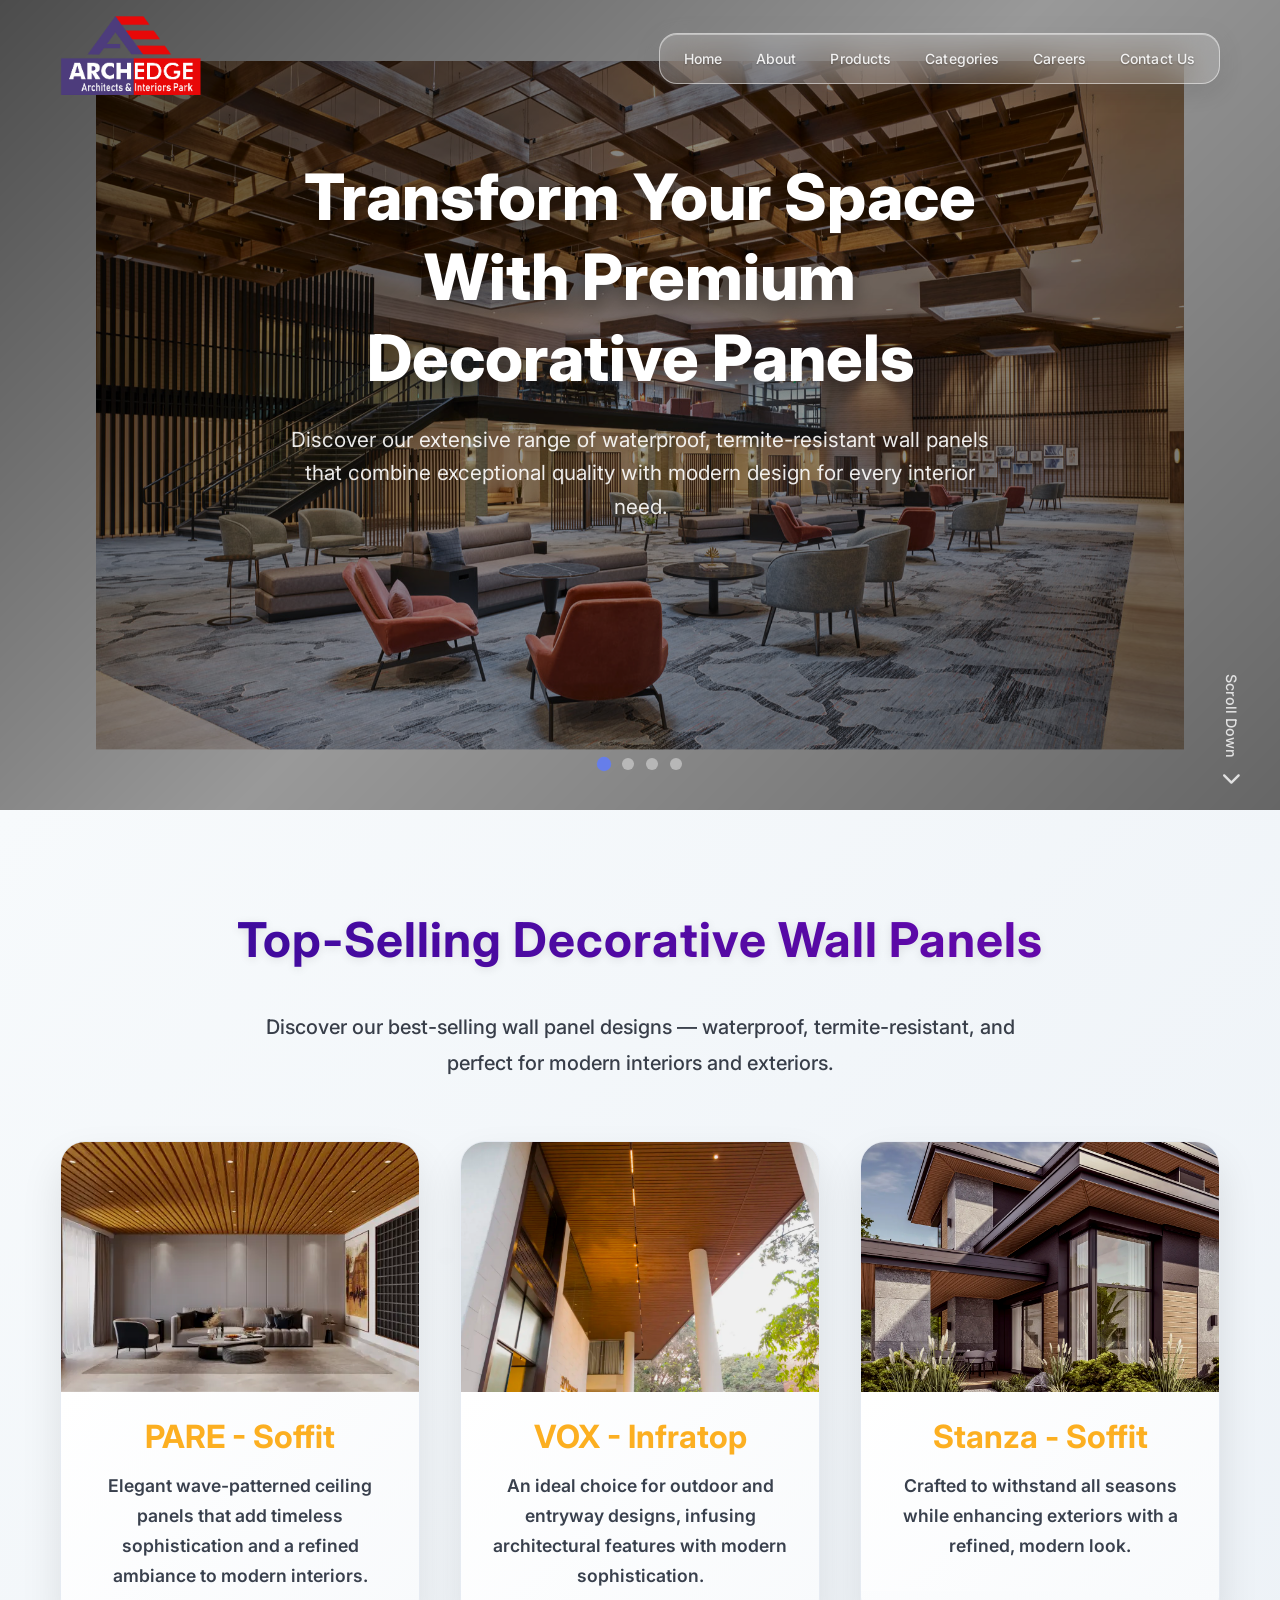
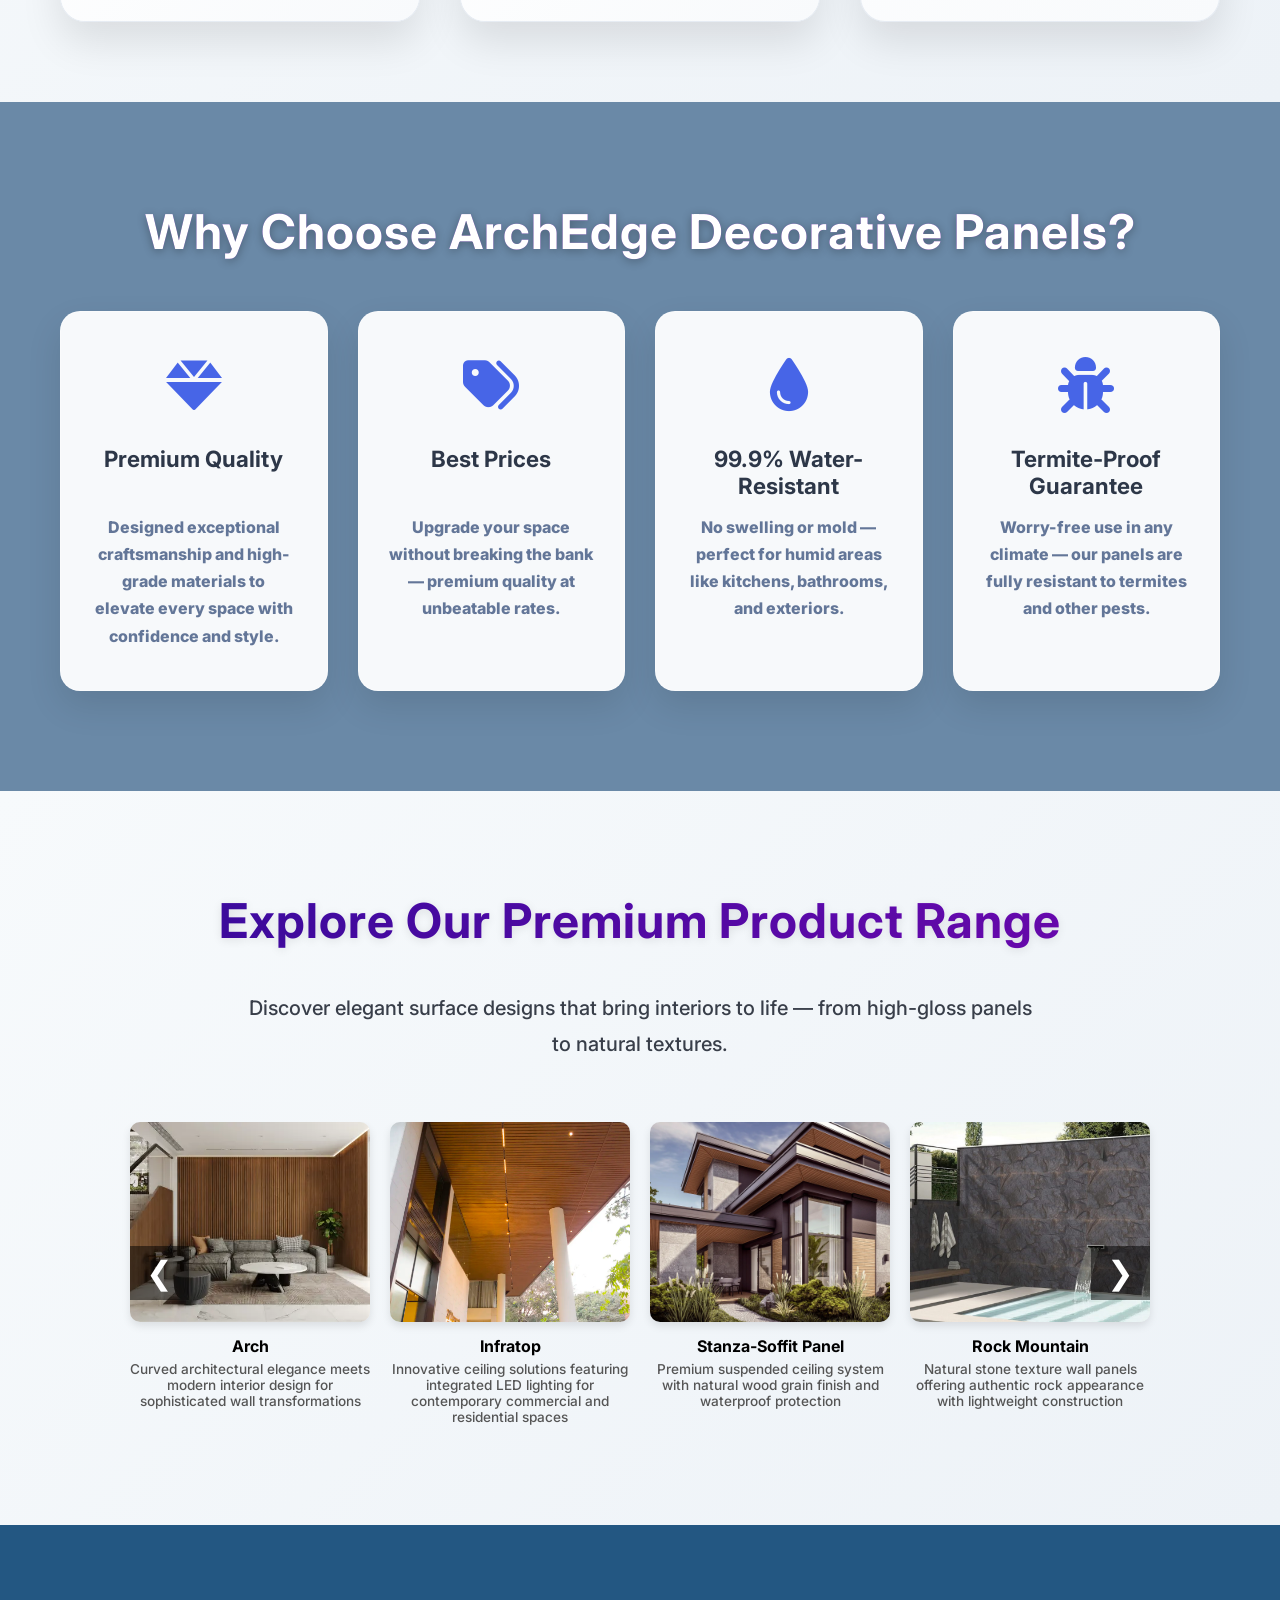
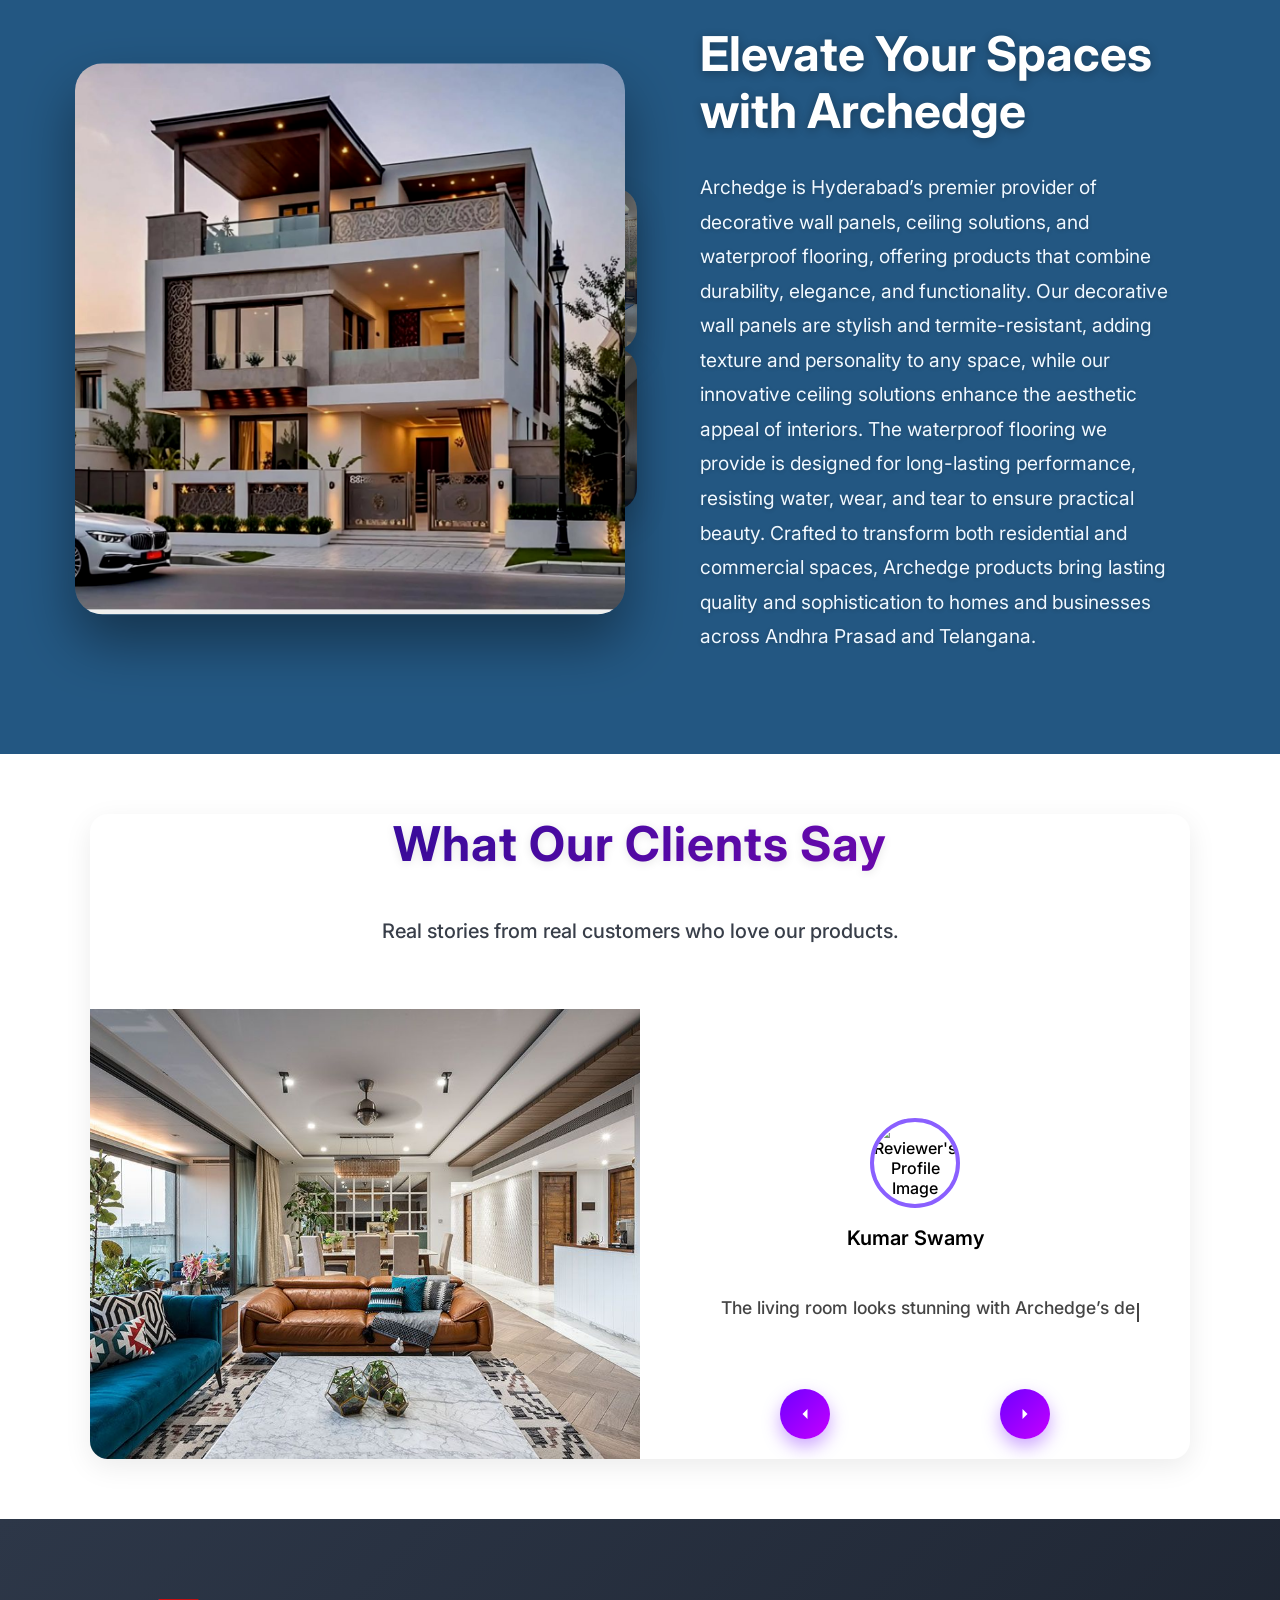
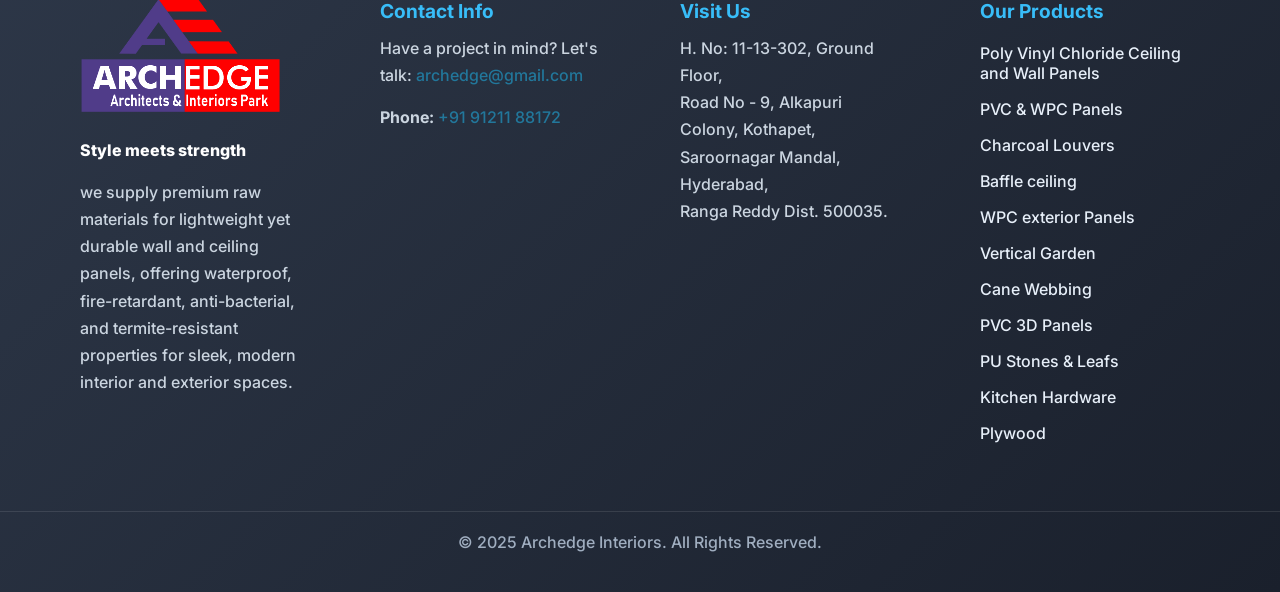
==== commit 819c52b0: "favicons set" ====
--- a/index.html
+++ b/index.html
@@ -10,7 +10,7 @@
     <title>Archedge – Decorative Wall Panels, Ceiling & Flooring in Hyderabad</title>
     <meta name="description" content="Premium decorative wall panels, ceiling systems & waterproof flooring in Hyderabad. Free consultation & installation. Call +91 91211 88172." />
     <meta name="keywords" content="decorative wall panels Hyderabad, waterproof wall panels, ceiling panels Hyderabad, PVC wall panels, WPC panels, termite resistant panels, interior wall panels, commercial wall panels, home interior panels, Archedge Hyderabad, best wall panels Hyderabad, modern interior panels" />
-    <meta name="robots" content="index, follow" />
+   
 
     <!-- Canonical URL -->
     <link rel="canonical" href="https://archedge.pro/" />
@@ -19,12 +19,31 @@
     <html lang="en">
 
     <!-- Favicon & App Icons -->
-    <link rel="icon" type="image/png" href="./assets/images/logo.png" />
-    <link rel="apple-touch-icon" href="./assets/images/logo.png" />
-    <link rel="manifest" href="/manifest.json" />
-    <meta name="theme-color" content="#1a1a1a">
-    <meta name="msapplication-TileColor" content="#1a1a1a">
-    <meta name="msapplication-TileImage" content="./assets/images/logo.png">
+    <meta name="robots" content="index, follow" />
+
+    <!-- Favicon for Chrome & others -->
+<!-- Standard Favicon -->
+<link rel="icon" type="image/x-icon" href="/assets/images/favicon.ico">
+<link rel="shortcut icon" type="image/x-icon" href="/assets/images/favicon.ico">
+
+<!-- PNG Icons for Modern Browsers -->
+<link rel="icon" type="image/png" sizes="32x32" href="/assets/images/favicon-32x32.png">
+<link rel="icon" type="image/png" sizes="16x16" href="/assets/images/favicon-16x16.png">
+
+<!-- Apple iOS Touch Icon -->
+<link rel="apple-touch-icon" sizes="180x180" href="/assets/images/apple-touch-icon.png">
+
+<!-- Android / PWA -->
+<link rel="manifest" href="/assets/images/manifest.json">
+<meta name="theme-color" content="#1a1a1a">
+
+<!-- Windows Tiles -->
+<meta name="msapplication-TileColor" content="#1a1a1a">
+<meta name="msapplication-TileImage" content="/assets/images/mstile-150x150.png">
+
+<!-- Safari Pinned Tab (macOS/iOS Safari) -->
+<link rel="mask-icon" href="/assets/images/safari-pinned-tab.svg" color="#1a1a1a">
+
 
     <!-- Preconnect & DNS Prefetch for Performance -->
     <link rel="preconnect" href="https://fonts.googleapis.com">
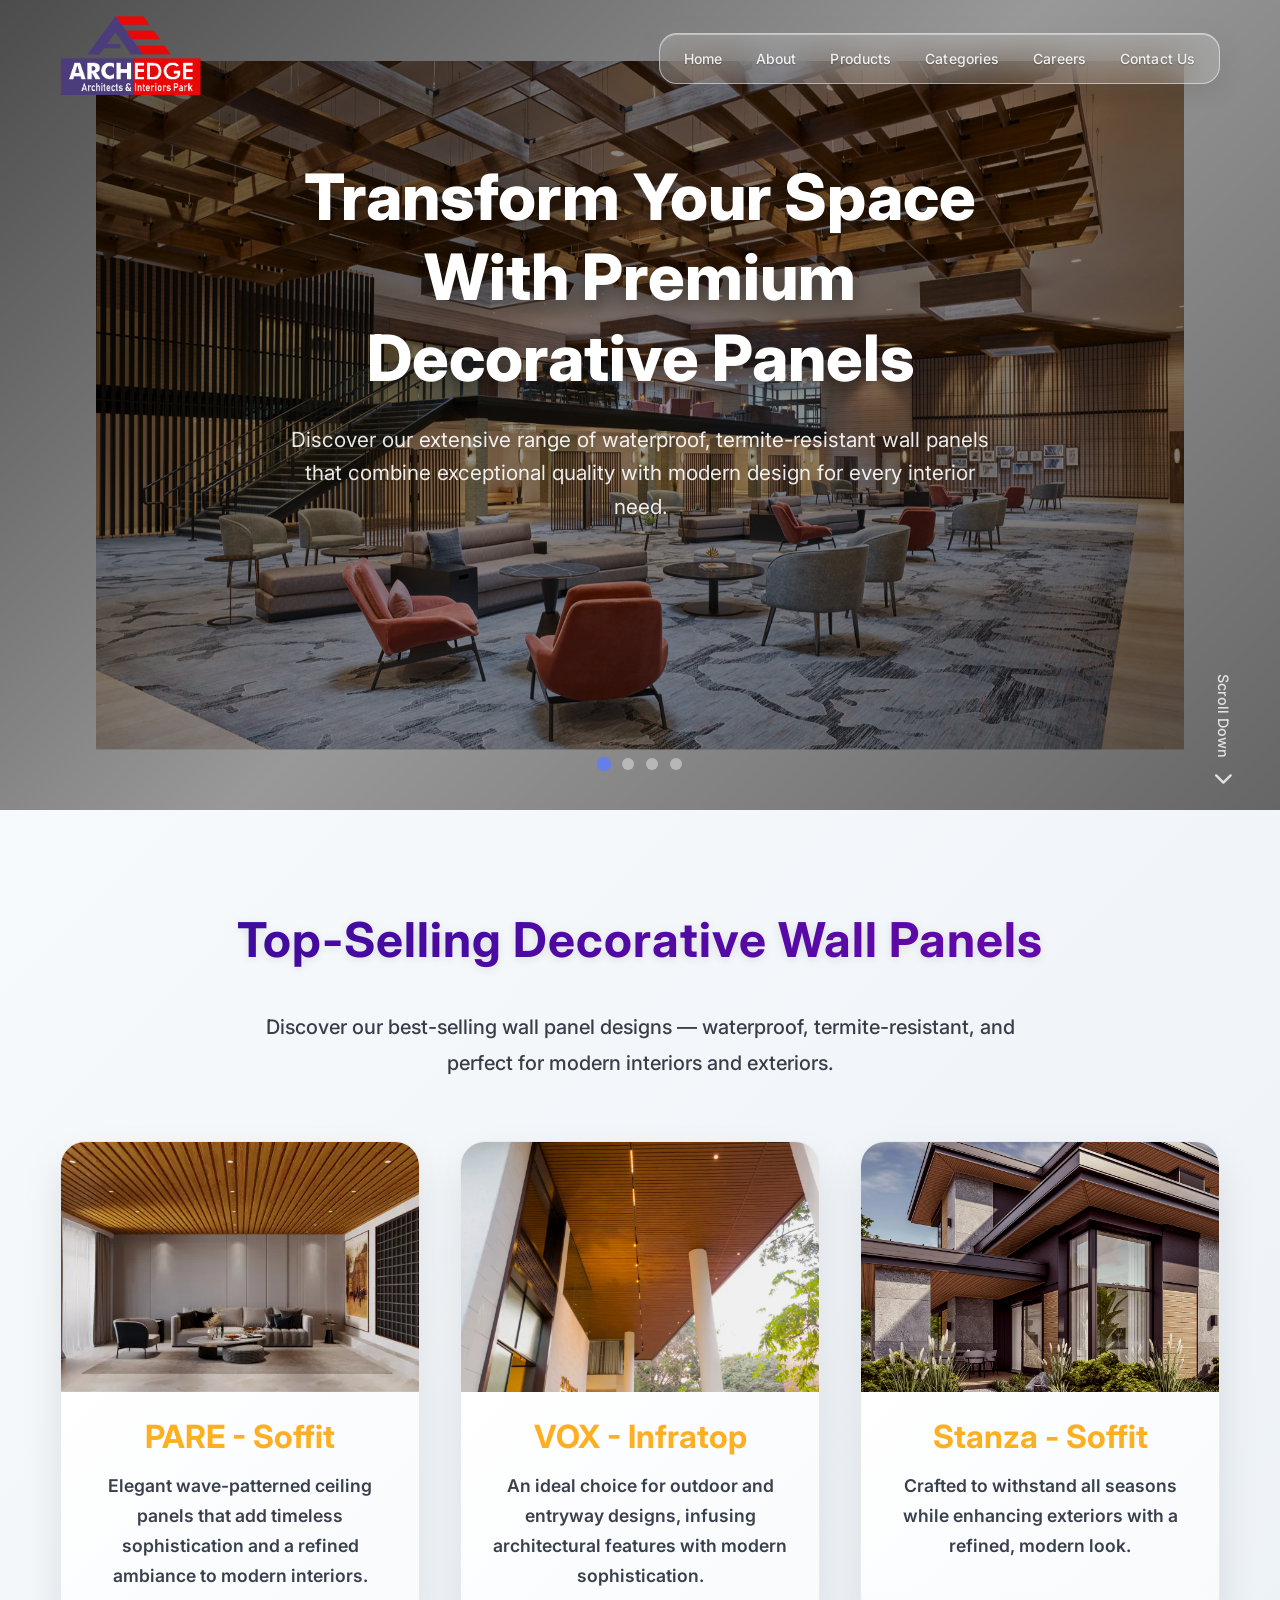
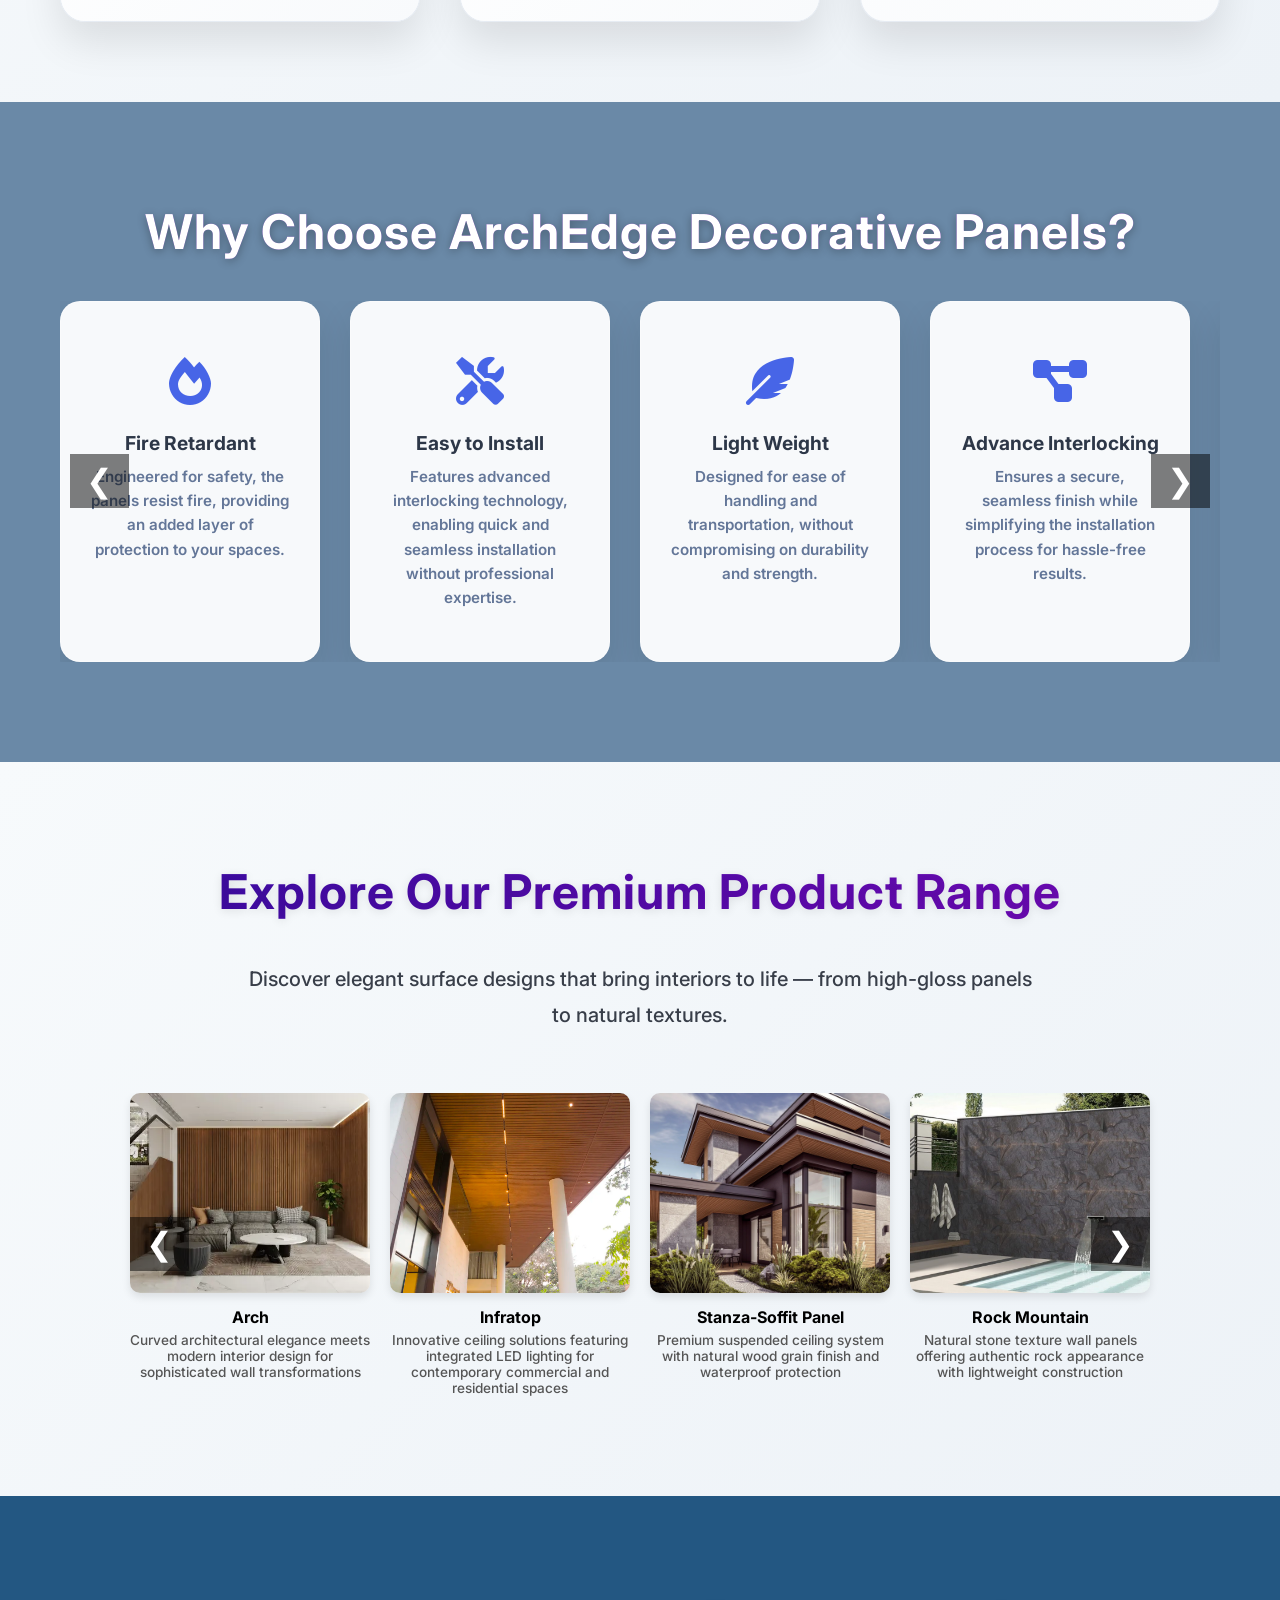
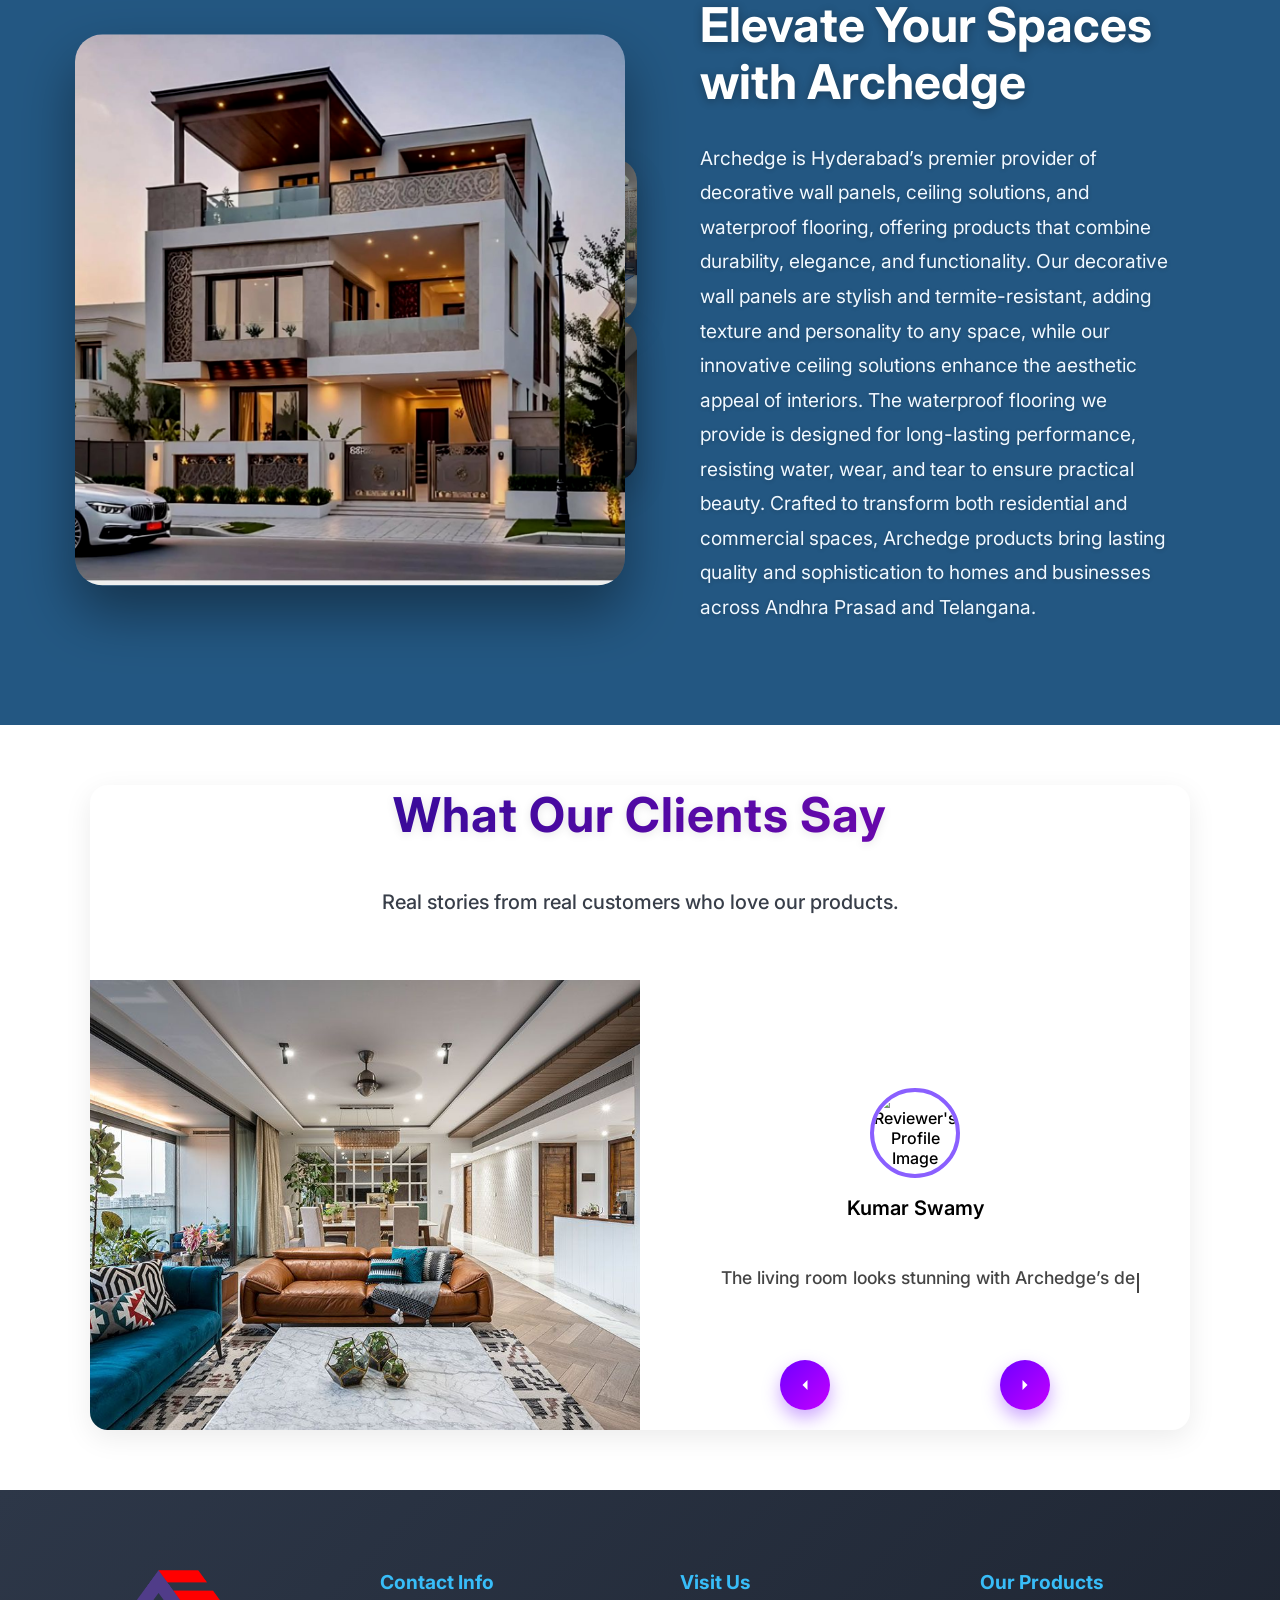
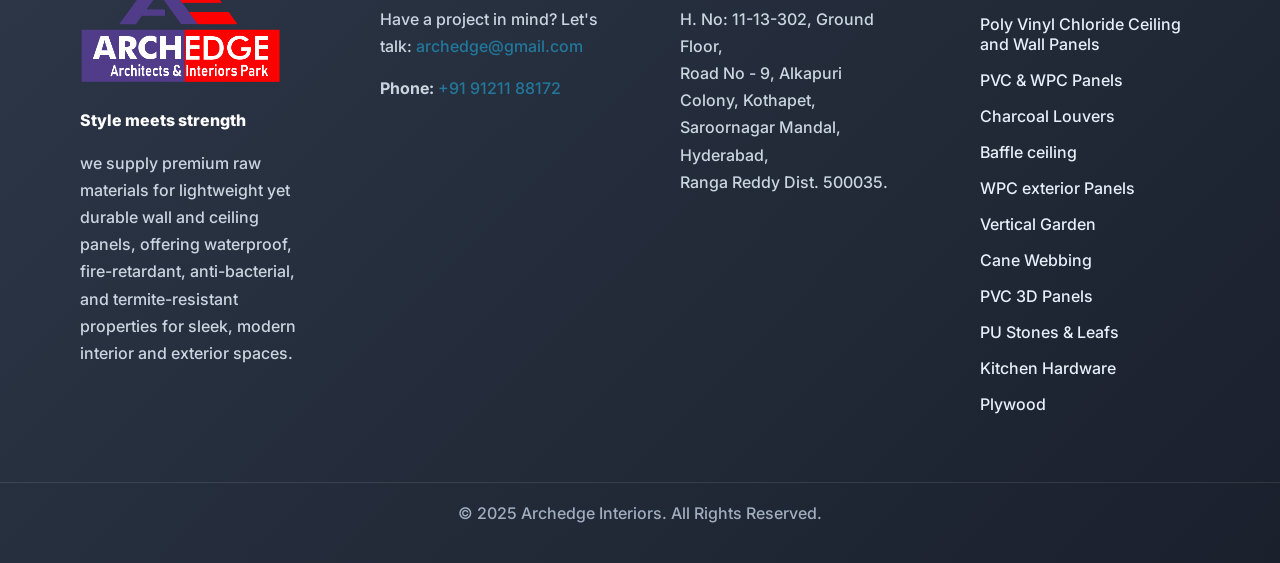
==== commit 5c74600f: "ctegories without pare" ====
--- a/index.html
+++ b/index.html
@@ -134,8 +134,8 @@
         "openingHoursSpecification": [{
             "@type": "OpeningHoursSpecification",
             "dayOfWeek": ["Monday","Tuesday","Wednesday","Thursday","Friday","Saturday"],
-            "opens": "09:00",
-            "closes": "18:00"
+            "opens": "09:30",
+            "closes": "18:30"
         }],
         "priceRange": "₹₹",
         "areaServed": [{"@type": "State","name": "Telangana"},{"@type": "State","name": "Andhra Pradesh"}],
@@ -487,45 +487,119 @@
 </section>
 
 
- <!-- Core Benefits Section -->
+<!-- Core Benefits Section -->
 <section class="core-benefits scroll-animate">
   <div class="container">
     <h2 class="section-title fade-in-up">Why Choose ArchEdge Decorative Panels?</h2>
-    <div class="benefits-grid">
+
+ <section class="carousel-section">
+  <button class="carousel-btn left" onclick="benefitMoveSlide(-1)">&#10094;</button>
+  <div class="b-carousel-track" id="benefitCarouselTrack">
+    
+    <div class="benefit-carousel-item">
+      <div class="benefit-icon"><i class="fas fa-fire"></i></div>
+      <h3>Fire Retardant</h3>
+      <p>Engineered for safety, the panels resist fire, providing an added layer of protection to your spaces.</p>
+    </div>
+
+    <div class="benefit-carousel-item">
+      <div class="benefit-icon"><i class="fas fa-tools"></i></div>
+      <h3>Easy to Install</h3>
+      <p>Features advanced interlocking technology, enabling quick and seamless installation without professional expertise.</p>
+    </div>
+
+    <div class="benefit-carousel-item">
+      <div class="benefit-icon"><i class="fas fa-feather-alt"></i></div>
+      <h3>Light Weight</h3>
+      <p>Designed for ease of handling and transportation, without compromising on durability and strength.</p>
+    </div>
+
+    <div class="benefit-carousel-item">
+      <div class="benefit-icon"><i class="fas fa-project-diagram"></i></div>
+      <h3>Advance Interlocking</h3>
+      <p>Ensures a secure, seamless finish while simplifying the installation process for hassle-free results.</p>
+    </div>
+
+    <div class="benefit-carousel-item">
+      <div class="benefit-icon"><i class="fas fa-ban"></i></div>
+      <h3>No Ply Required</h3>
+      <p>Eliminates the need for additional plywood backing, reducing overall installation costs and effort.</p>
+    </div>
+
+    <div class="benefit-carousel-item">
+      <div class="benefit-icon"><i class="fas fa-tree"></i></div>
+      <h3>Real Wood Look</h3>
+      <p>Beautifully mimics the texture and appearance of real wood, offering elegance without the upkeep.</p>
+    </div>
+
+    <div class="benefit-carousel-item">
+      <div class="benefit-icon"><i class="fas fa-recycle"></i></div>
+      <h3>Recyclable</h3>
+      <p>A sustainable choice that can be reused and is fully recyclable, contributing to environmental responsibility.</p>
+    </div>
+
+    <div class="benefit-carousel-item">
+      <div class="benefit-icon"><i class="fas fa-leaf"></i></div>
+      <h3>No VOC Emission</h3>
+      <p>Safe for indoor environments with zero volatile organic compound emissions, ensuring healthy living spaces.</p>
+    </div>
+
+    <div class="benefit-carousel-item">
+      <div class="benefit-icon"><i class="fas fa-bug"></i></div>
+      <h3>Termite Resistant</h3>
+      <p>Built to withstand termite attacks, ensuring long-lasting performance and peace of mind.</p>
+    </div>
+
+    <div class="benefit-carousel-item">
+      <div class="benefit-icon"><i class="fas fa-shield-alt"></i></div>
+      <h3>Rust Proof</h3>
+      <p>Resistant to rust and corrosion, making it ideal for both indoor and outdoor applications.</p>
+    </div>
+
+    <div class="benefit-carousel-item">
+      <div class="benefit-icon"><i class="fas fa-tint"></i></div>
+      <h3>Waterproof</h3>
+      <p>Fully resistant to moisture, making it ideal for areas exposed to water, such as balconies and bathrooms.</p>
+    </div>
+
+    <div class="benefit-carousel-item">
+      <div class="benefit-icon"><i class="fas fa-cloud-rain"></i></div>
+      <h3>Moisture Resistant</h3>
+      <p>Effectively prevents damage caused by humidity, making it suitable for damp environments.</p>
+    </div>
+
+    <div class="benefit-carousel-item">
+      <div class="benefit-icon"><i class="fas fa-expand-arrows-alt"></i></div>
+      <h3>Custom Sizing</h3>
+      <p>Panels can be tailored in lengths from 2m to more than 4m, providing flexibility for seamless integration into any design.</p>
+    </div>
+
+    <div class="benefit-carousel-item">
+      <div class="benefit-icon"><i class="fas fa-hammer"></i></div>
+      <h3>Impact Resistance</h3>
+      <p>Built to endure physical impacts, maintaining its structure and appearance over time.</p>
+    </div>
+
+    <div class="benefit-carousel-item">
+      <div class="benefit-icon"><i class="fas fa-virus-slash"></i></div>
+      <h3>Anti Bacterial</h3>
+      <p>Inhibits bacterial growth, making it hygienic and suitable for health-sensitive areas.</p>
+    </div>
+
+    <div class="benefit-carousel-item">
+      <div class="benefit-icon"><i class="fas fa-check-circle"></i></div>
+      <h3>Maintenance Free</h3>
+      <p>Requires minimal upkeep, saving time and effort while retaining its aesthetic appeal.</p>
+    </div>
+
+  </div>
+  <button class="carousel-btn right" onclick="benefitMoveSlide(1)">&#10095;</button>
+</section>
+
       
-      <div class="benefit-item uniform-benefit">
-  <div class="benefit-icon">
-    <i class="fas fa-gem"></i>
-  </div>
-  <h3>Premium Quality</h3>
-  <p> <br>Designed exceptional craftsmanship and high-grade materials to elevate every space with confidence and style.</p>
-</div>
-
-      <div class="benefit-item uniform-benefit">
-        <div class="benefit-icon">
-          <i class="fas fa-tags"></i>
-        </div>
-        <h3>Best Prices</h3>
-        <p><br>Upgrade your space without breaking the bank — premium quality at unbeatable rates.</p>
-      </div>
-      
-      <div class="benefit-item uniform-benefit">
-        <div class="benefit-icon">
-          <i class="fas fa-tint"></i>
-        </div>
-        <h3>99.9% Water-Resistant</h3>
-        <p>No swelling or mold — perfect for humid areas like kitchens, bathrooms, and exteriors.</p>
-      </div>
-      <div class="benefit-item uniform-benefit">
-        <div class="benefit-icon">
-          <i class="fas fa-bug"></i>
-        </div>
-        <h3>Termite-Proof Guarantee</h3>
-        <p>Worry-free use in any climate — our panels are fully resistant to termites and other pests.</p>
-      </div>
-    </div>
   </div>
 </section>
+
 
 
 
@@ -647,7 +721,7 @@
       <p>Curved perfection for sophisticated interior ceilings with seamless dome-shaped architectural elements</p>
     </div>
     <div class="carousel-item">
-      <img src="./assets/images/brands/vox/Linerio.webp" alt="Vox Linerio linear wall panel with geometric design" loading="lazy">
+      <img src="./assets/images/brands/vox/Linerio.png" alt="Vox Linerio linear wall panel with geometric design" loading="lazy">
       <h4>Linerio</h4>
       <p>Linear architectural elements redefined with geometric precision for modern wall applications</p>
     </div>
@@ -656,6 +730,8 @@
       <h4>Duo</h4>
       <p>Dual-tone harmony creating sophisticated wall designs with contrasting color combinations</p>
     </div>
+
+    
   </div>
   <button class="carousel-btn right" onclick="moveSlide(1)">&#10095;</button>
 </section>
--- a/assets/css/homepage.css
+++ b/assets/css/homepage.css
@@ -481,49 +481,30 @@
   -webkit-text-fill-color: #fff;
 }
 
-.benefits-grid {
+
+.b-carousel-track {
   display: flex;
-  flex-wrap: wrap;
-  gap: 30px;
-  margin-top: 50px;
-  justify-content: center;
-  position: relative;
-  z-index: 2;
-}
-
-.benefit-item {
-  flex: 1;
-  min-width: 250px;
-  max-width: 300px;
+  gap: 30px; /* space between items */
+  scroll-behavior: smooth;
+transition: transform 0.6s ease-in-out;
+}
+
+.benefit-carousel-item {
+  flex: 0 0 calc(25% - 30px); /* 25% minus half of the gap (for 30px gap) */
+  box-sizing: border-box;
+  padding: 50px 30px;
+  text-align: center;
   background: rgba(255, 255, 255, 0.95);
   border-radius: 20px;
-  padding: 40px 30px;
-  text-align: center;
   box-shadow: 0 15px 35px rgba(0,0,0,0.1);
-  transition: all 0.4s cubic-bezier(0.4, 0, 0.2, 1);
   border: 1px solid rgba(255, 255, 255, 0.3);
   backdrop-filter: blur(10px);
   position: relative;
   overflow: hidden;
-  opacity: 0;
-  transform: translateY(60px);
-}
-
-.benefit-item.animate {
-  opacity: 1;
-  transform: translateY(0);
-  transition: opacity 1s ease, transform 1s ease;
-}
-
-.benefit-item:nth-child(odd) {
-  transform: translateY(-60px);
-}
-
-.benefit-item:nth-child(odd).animate {
-  transform: translateY(0);
-}
-
-.benefit-item::before {
+  transition: all 0.4s cubic-bezier(0.4, 0, 0.2, 1);
+}
+
+.benefit-carousel-item::before {
   content: '';
   position: absolute;
   top: 0;
@@ -535,42 +516,100 @@
   transition: transform 0.3s ease;
 }
 
-.benefit-item:hover::before {
+.benefit-carousel-item:hover::before {
   transform: scaleX(1);
 }
 
-.benefit-item:hover {
-  transform: translateY(-50px);
+.benefit-carousel-item:hover {
+  transform: translateY(-10px);
   box-shadow: 0 25px 50px rgba(0,0,0,0.15);
   background: rgba(255, 255, 255, 1);
 }
 
 .benefit-icon {
-  font-size: 3.5rem;
-  margin-bottom: 25px;
+  font-size: 3rem;
+  margin-bottom: 20px;
   color: #4765e7;
   transition: all 0.3s ease;
 }
 
-.benefit-item:hover .benefit-icon {
+.benefit-carousel-item:hover .benefit-icon {
   transform: scale(1.1) rotate(5deg);
   color: #6d3f9a;
 }
 
-.benefit-item h3 {
-  font-size: 1.4rem;
+.benefit-carousel-item h3 {
+  font-size: 1.2rem;
   font-weight: 700;
   color: #2d3748;
-  margin-bottom: 15px;
-}
-
-.benefit-item p {
+  margin-bottom: 10px;
+}
+
+.benefit-carousel-item p {
+  font-size: 0.95rem;
   color: #637698;
-  line-height: 1.7;
-  font-weight: 800;  
-            /* Aligns text on both sides */
-  text-justify: inter-word;     /* Distributes spaces between words, not letters */
+  line-height: 1.6;
+  font-weight: 600;
+  text-justify: inter-word;
   hyphens: auto;
+}
+
+
+/* Tablets (768px - 1024px) */
+@media (max-width: 1024px) {
+  .b-carousel-track {
+    gap: 15px;
+  }
+  .benefit-carousel-item {
+    flex: 0 0 calc(33.33% - 15px); /* 2 items */
+  }
+}
+
+/* Mobile (up to 767px) */
+@media (max-width: 767px) {
+  .b-carousel-track {
+    gap: 10px;
+  }
+  .benefit-carousel-item {
+    flex: 0 0 calc(50% - 10px); /* 2 items */
+    padding: 30px 20px;
+  }
+
+  .benefit-icon {
+    font-size: 2.5rem;
+  }
+
+  .benefit-carousel-item h3 {
+    font-size: 1rem;
+  }
+
+  .benefit-carousel-item p {
+    font-size: 0.9rem;
+  }
+}
+
+/* Small Mobile (up to 480px) */
+@media (max-width: 480px) {
+
+  .b-carousel-track {
+    gap: 0px;
+  }
+  .benefit-carousel-item {
+    flex: 0 0 100%; /* 1 item per row */
+    padding: 25px 15px;
+  }
+
+  .benefit-icon {
+    font-size: 2rem;
+  }
+
+  .benefit-carousel-item h3 {
+    font-size: 0.95rem;
+  }
+
+  .benefit-carousel-item p {
+    font-size: 0.85rem;
+  }
 }
 
 /* Enhanced Explore Products Section */
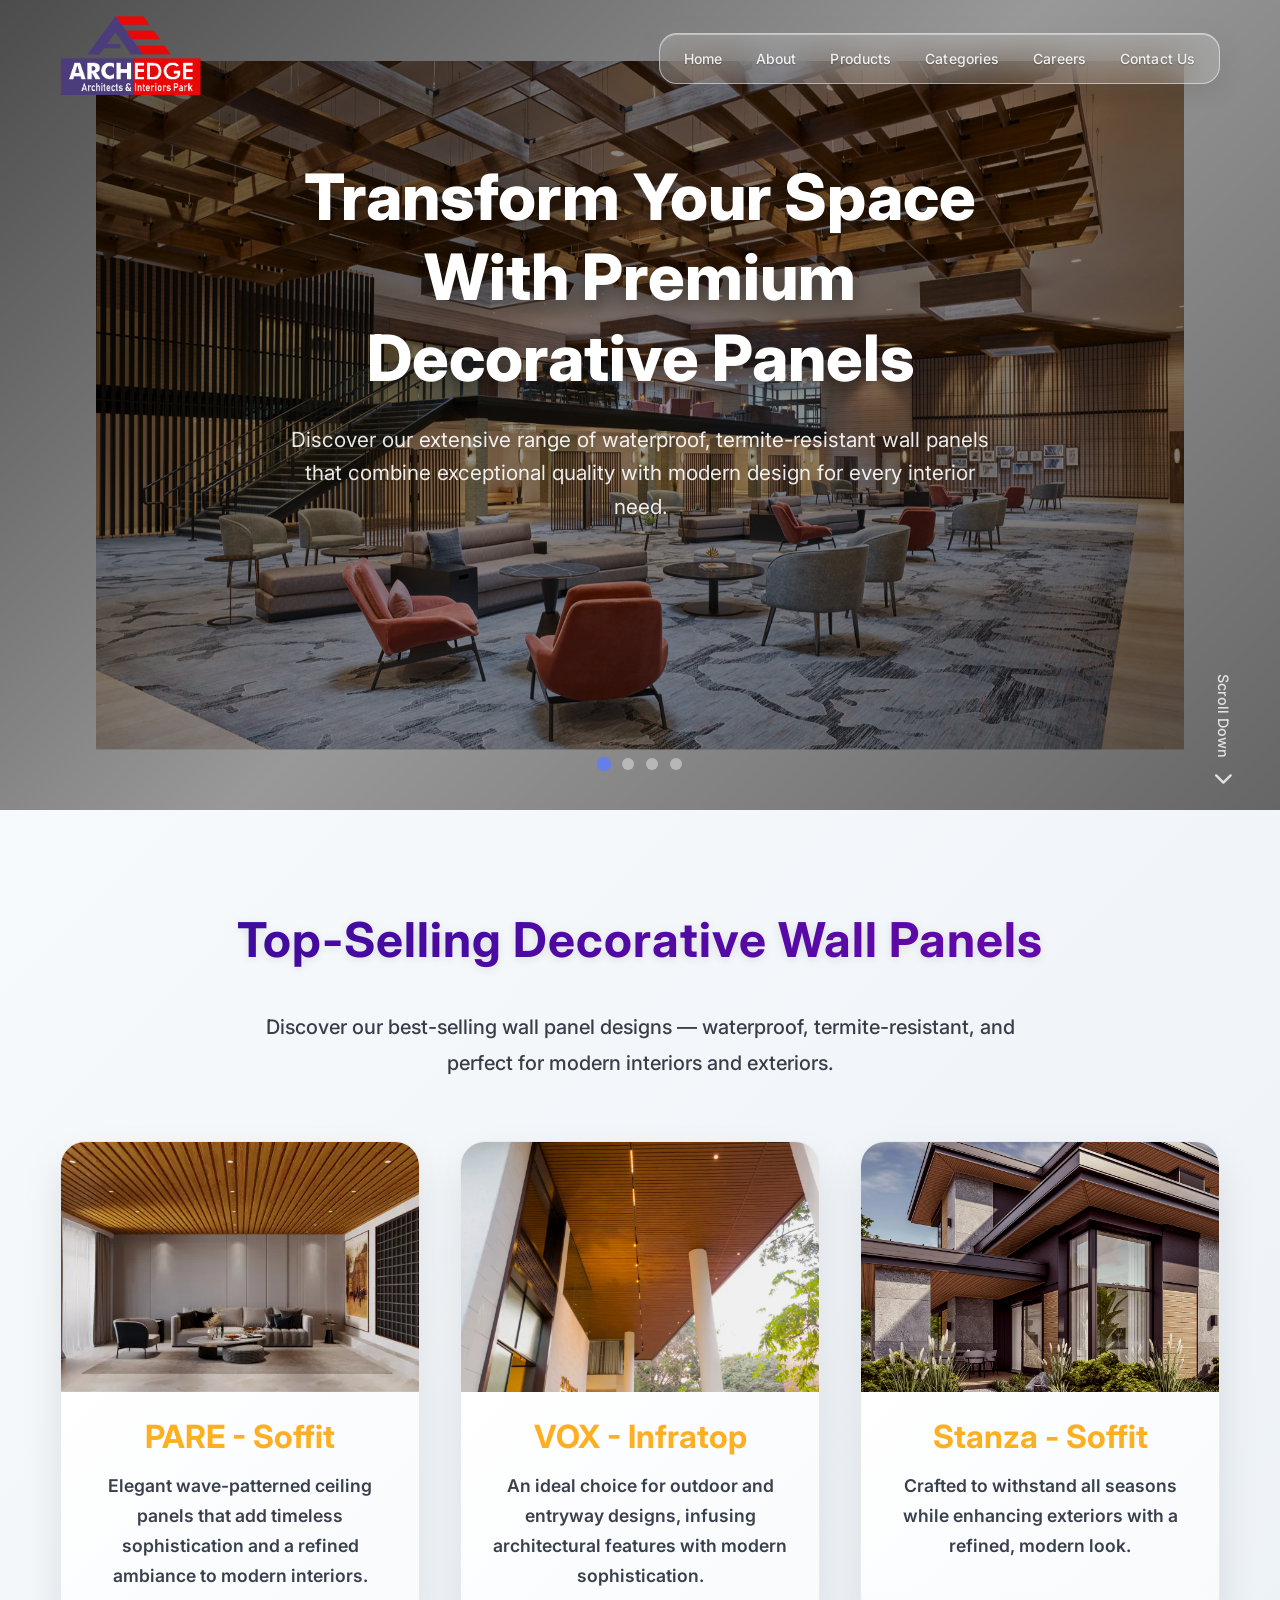
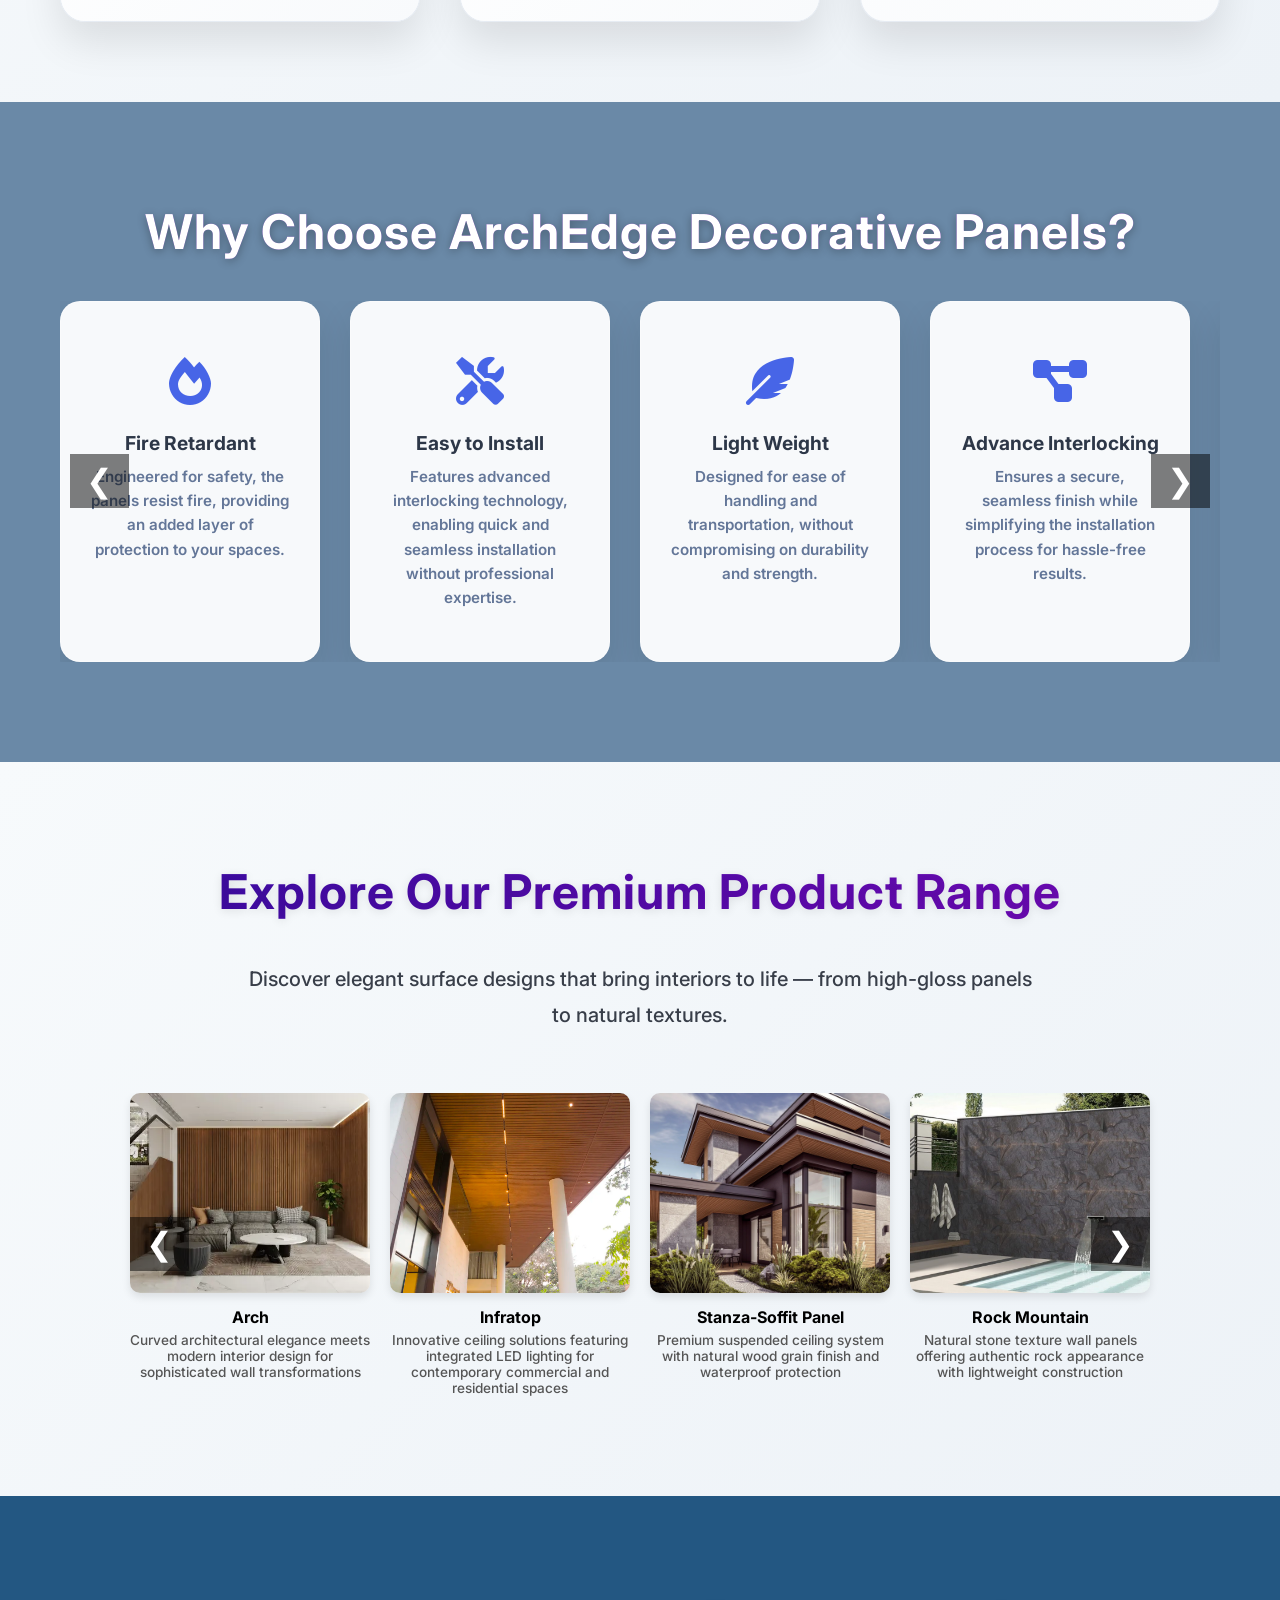
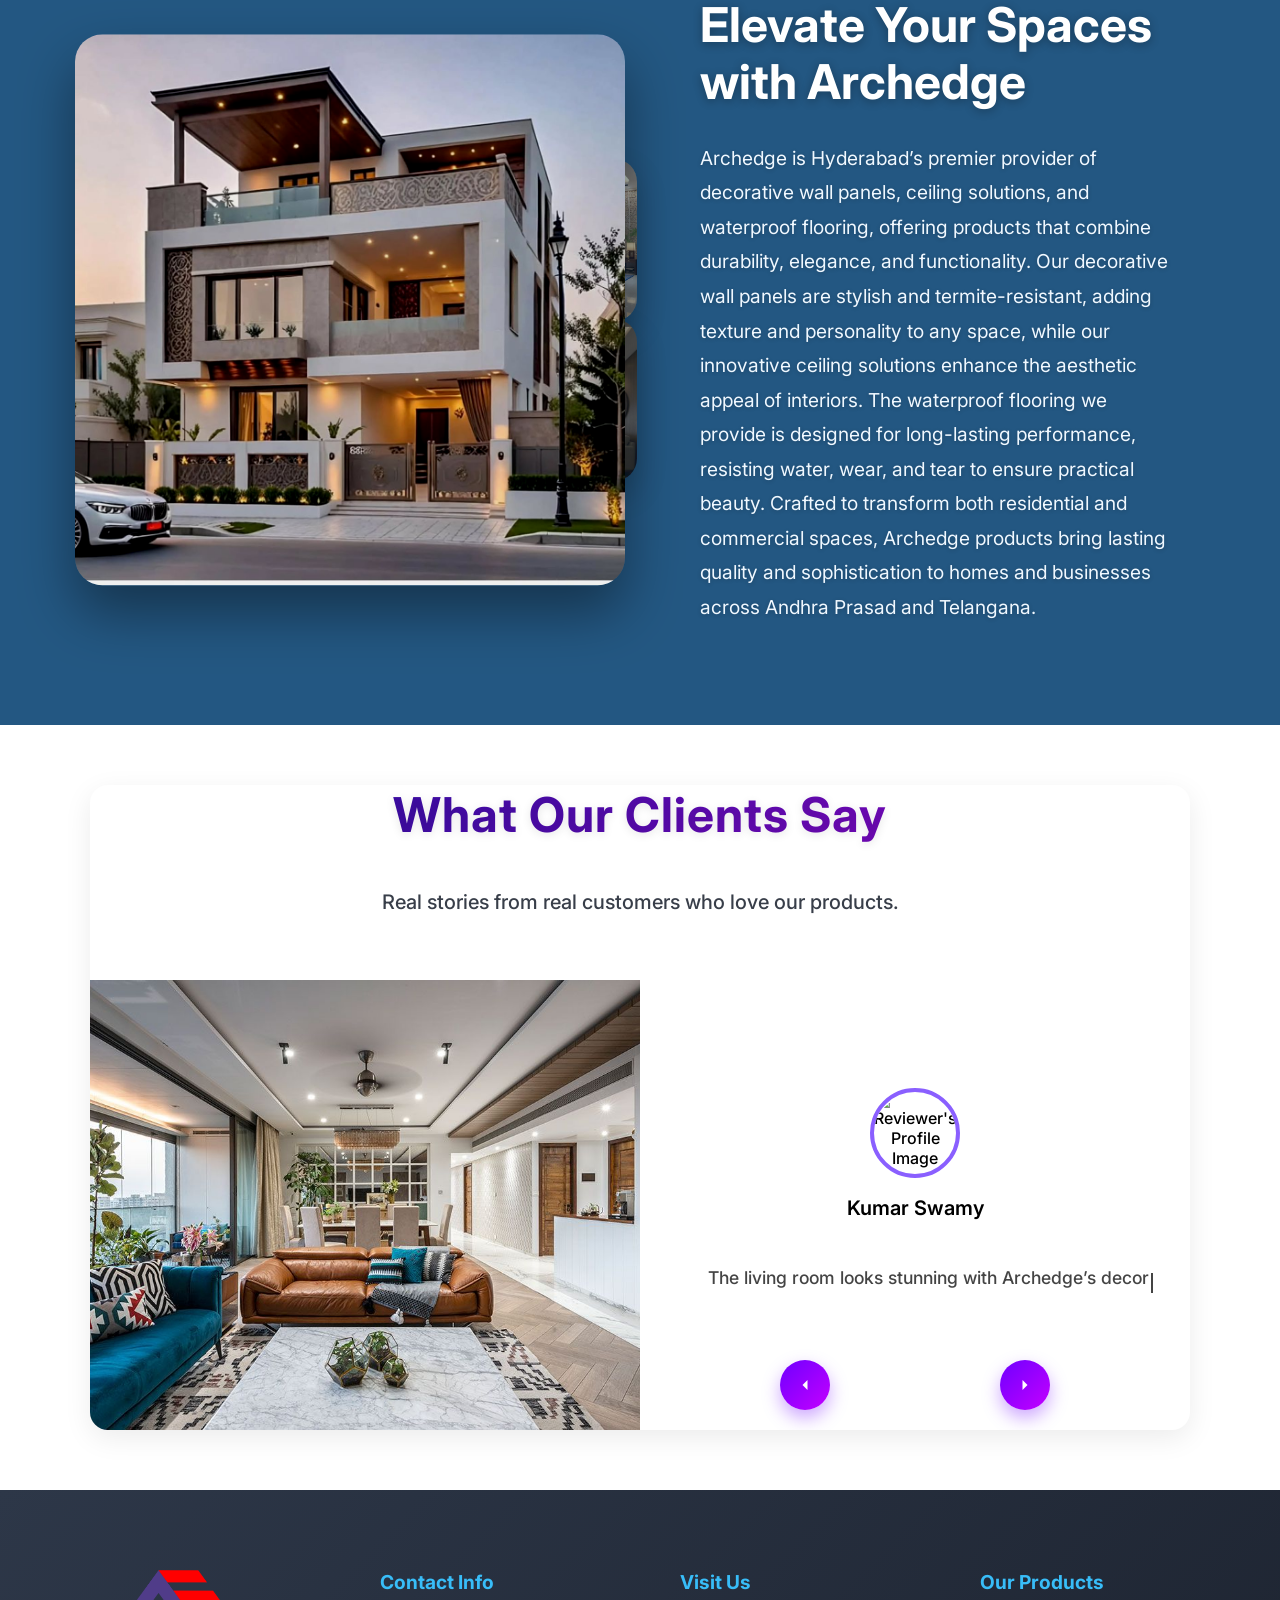
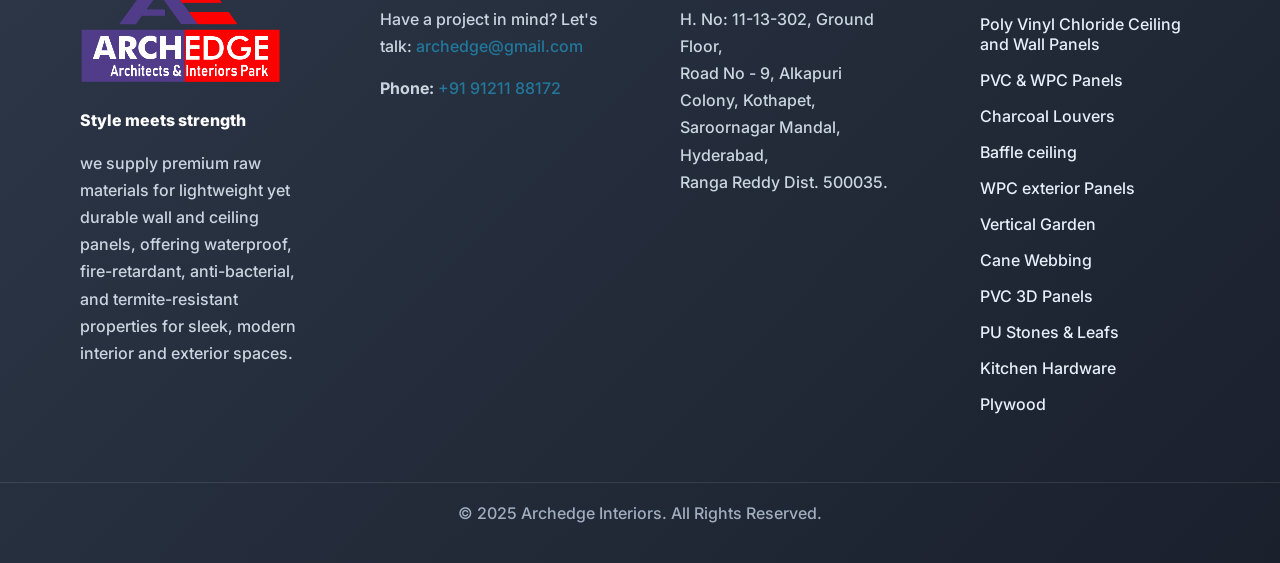
==== commit 69268534: "categories" ====
--- a/index.html
+++ b/index.html
@@ -6,11 +6,10 @@
     <meta http-equiv="X-UA-Compatible" content="IE=edge" />
     <meta name="viewport" content="width=device-width, initial-scale=1, maximum-scale=1" />
 
-    <!-- Title & Description -->
-    <title>Archedge – Decorative Wall Panels, Ceiling & Flooring in Hyderabad</title>
-    <meta name="description" content="Premium decorative wall panels, ceiling systems & waterproof flooring in Hyderabad. Free consultation & installation. Call +91 91211 88172." />
-    <meta name="keywords" content="decorative wall panels Hyderabad, waterproof wall panels, ceiling panels Hyderabad, PVC wall panels, WPC panels, termite resistant panels, interior wall panels, commercial wall panels, home interior panels, Archedge Hyderabad, best wall panels Hyderabad, modern interior panels" />
-   
+    <title>Archedge – Premium Decorative Wall Panels, Ceilings & Flooring in Hyderabad</title>
+<meta name="description" content="Discover Archedge – Hyderabad’s leading provider of PVC Louvers, WPC & PVC ceilings, decorative wall panels, and waterproof flooring. Explore our premium interior and exterior solutions for modern homes and commercial spaces.">
+<meta name="keywords" content="PVC Louvers, PVC Ceiling, WPC Ceiling Panels, Interior Panels, Exterior Panels, False Ceiling, Decorative Products, Interior Decor, Ceiling Designs, Outdoor Panels, Indoor Panels, Charcoal Louvers, Charcoal Panels, Luxurious Ceiling, Luxury Decor, Innovative Panels, Polyvinyl Panels, Polyurethane Products, Domestic Ceiling Panels, Modern Wall Panels, Waterproof Panels">
+
 
     <!-- Canonical URL -->
     <link rel="canonical" href="https://archedge.pro/" />
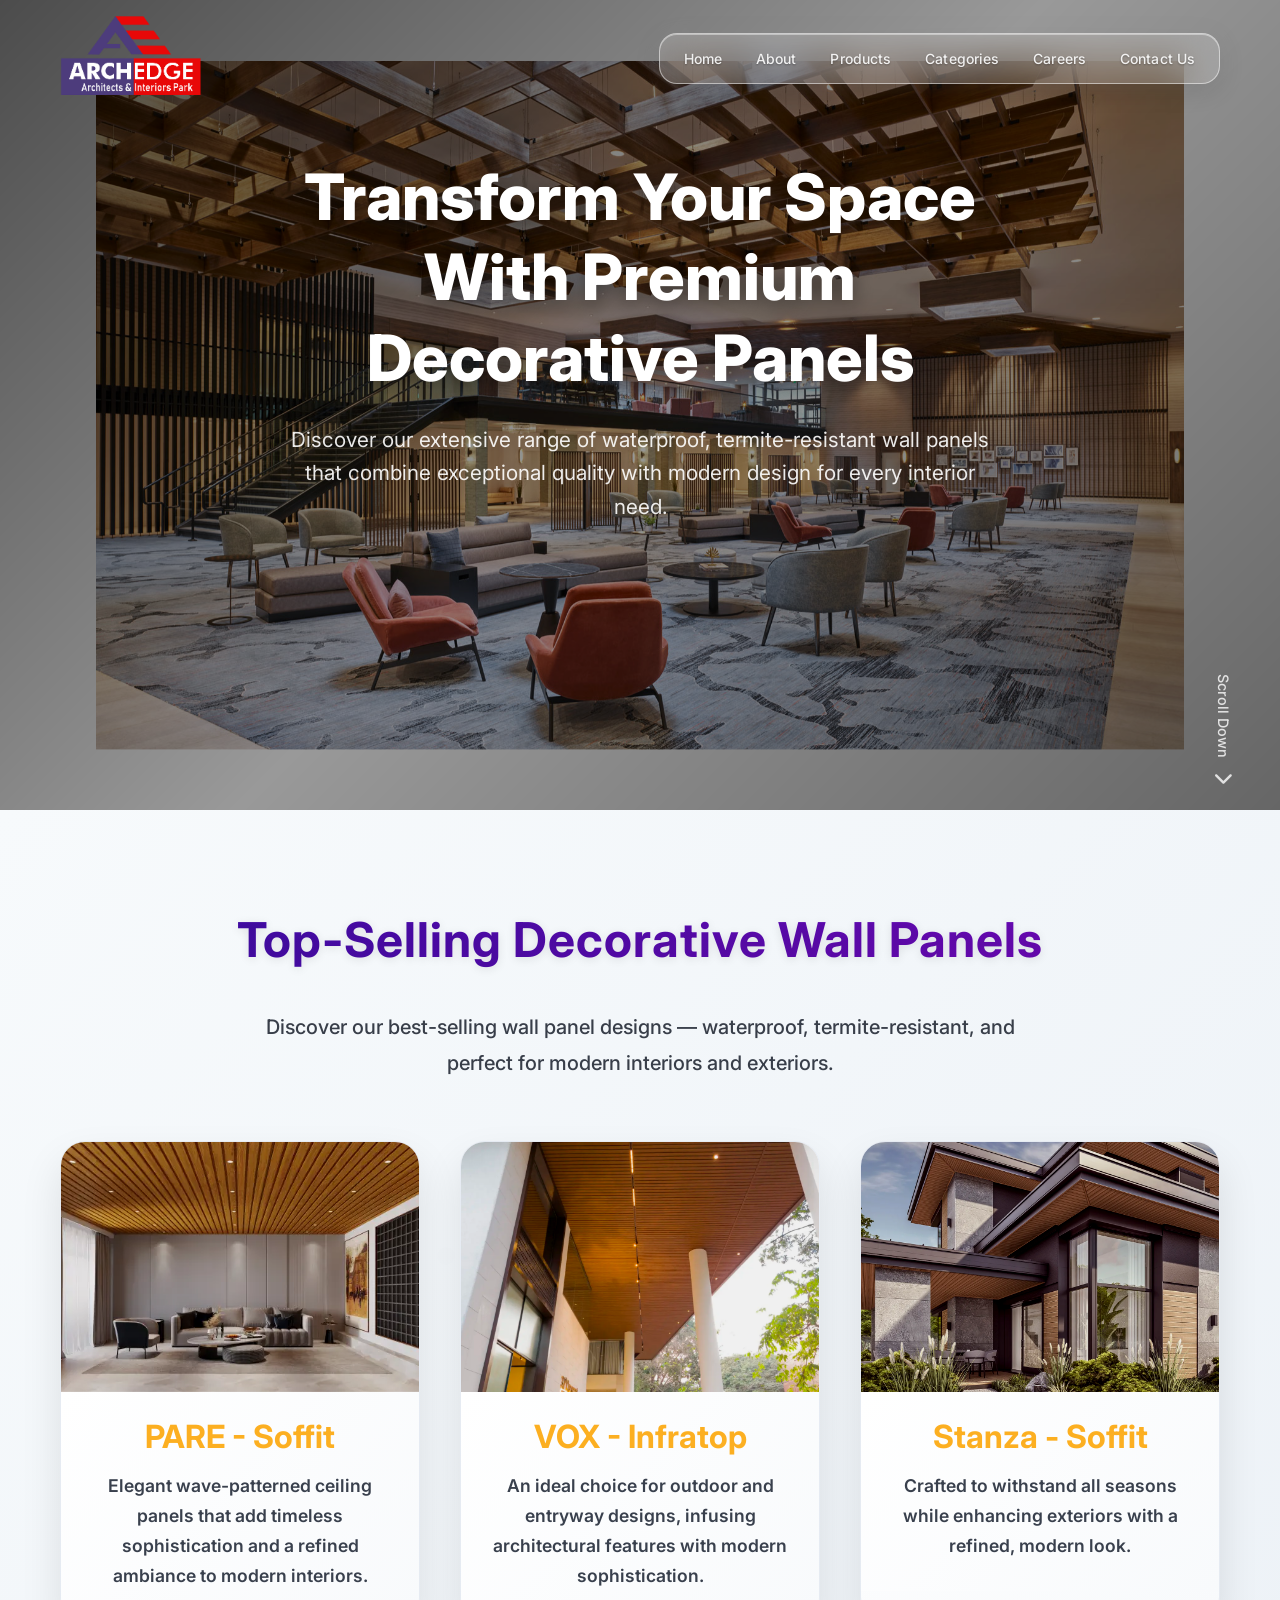
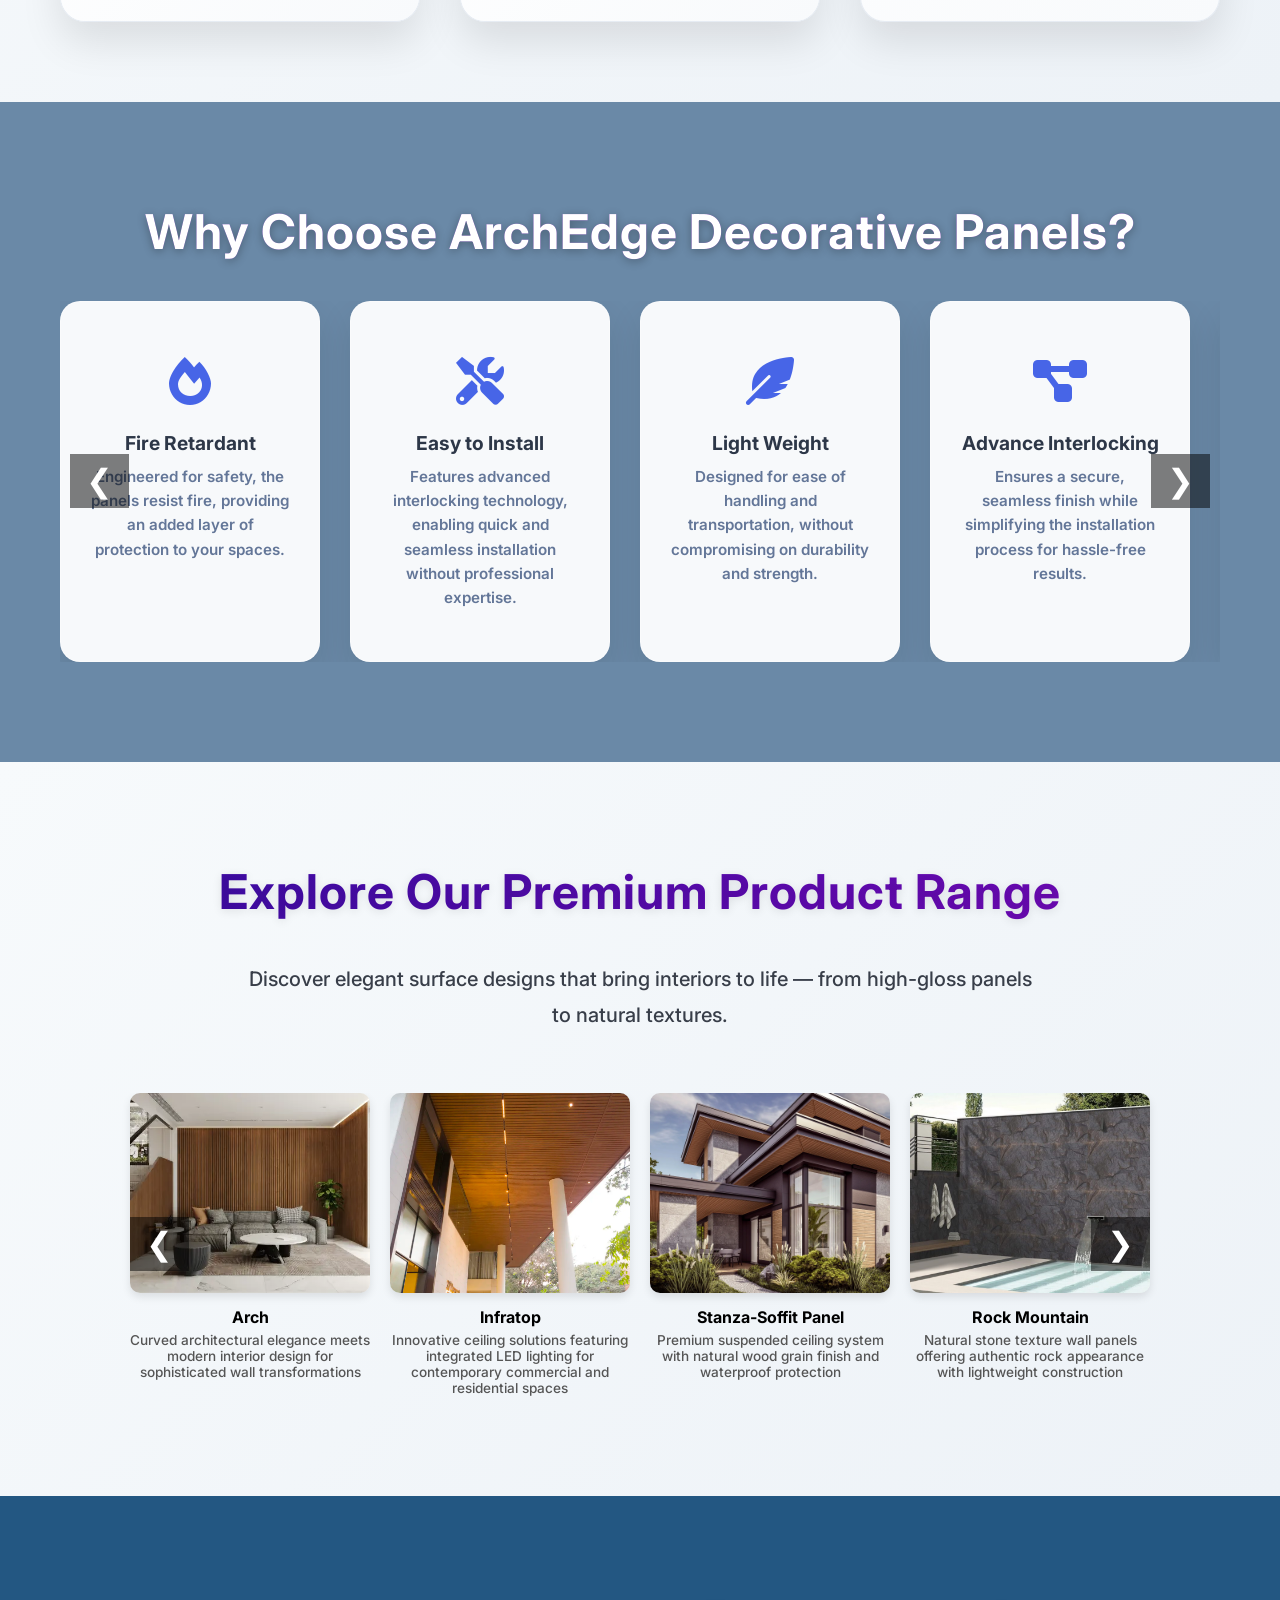
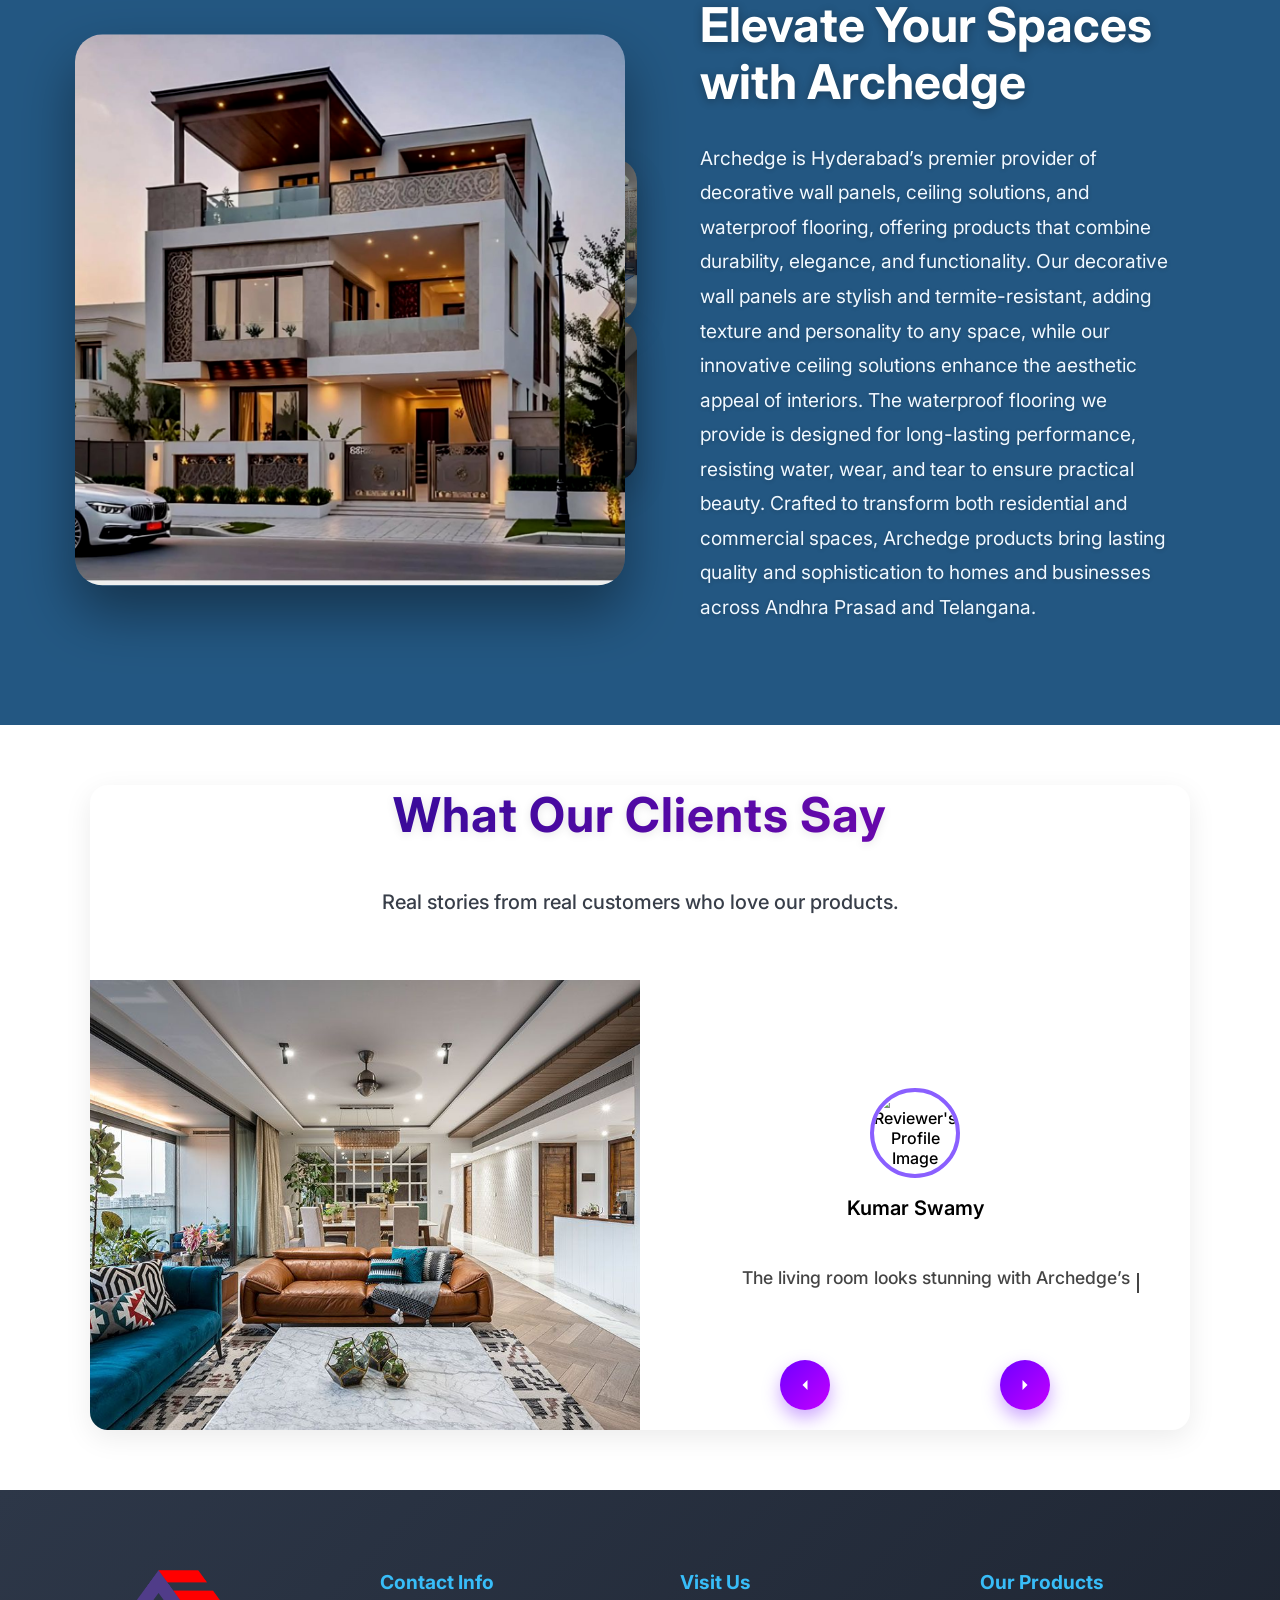
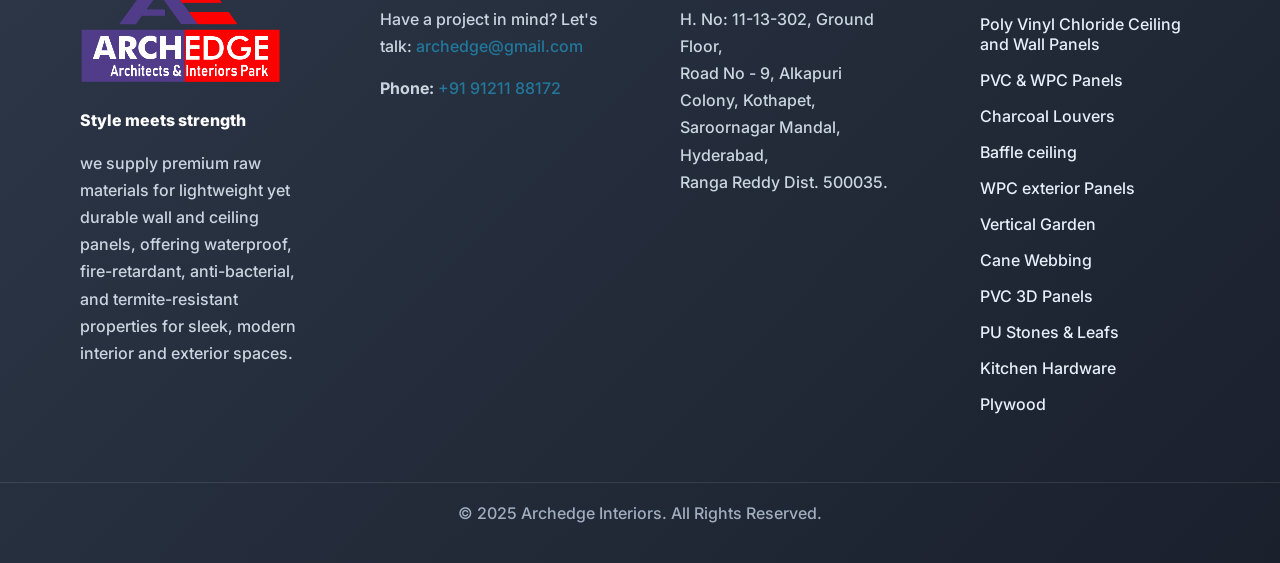
==== commit 234c732c: "optimized and format" ====
--- a/index.html
+++ b/index.html
@@ -1,112 +1,118 @@
 <!DOCTYPE html>
 <html lang="en">
+
 <head>
-    <!-- Basic Page Needs -->
-    <meta charset="UTF-8" />
-    <meta http-equiv="X-UA-Compatible" content="IE=edge" />
-    <meta name="viewport" content="width=device-width, initial-scale=1, maximum-scale=1" />
-
-    <title>Archedge – Premium Decorative Wall Panels, Ceilings & Flooring in Hyderabad</title>
-<meta name="description" content="Discover Archedge – Hyderabad’s leading provider of PVC Louvers, WPC & PVC ceilings, decorative wall panels, and waterproof flooring. Explore our premium interior and exterior solutions for modern homes and commercial spaces.">
-<meta name="keywords" content="PVC Louvers, PVC Ceiling, WPC Ceiling Panels, Interior Panels, Exterior Panels, False Ceiling, Decorative Products, Interior Decor, Ceiling Designs, Outdoor Panels, Indoor Panels, Charcoal Louvers, Charcoal Panels, Luxurious Ceiling, Luxury Decor, Innovative Panels, Polyvinyl Panels, Polyurethane Products, Domestic Ceiling Panels, Modern Wall Panels, Waterproof Panels">
-
-
-    <!-- Canonical URL -->
-    <link rel="canonical" href="https://archedge.pro/" />
-
-    <!-- Language -->
-    <html lang="en">
-
-    <!-- Favicon & App Icons -->
-    <meta name="robots" content="index, follow" />
-
-    <!-- Favicon for Chrome & others -->
-<!-- Standard Favicon -->
-<link rel="icon" type="image/x-icon" href="/assets/images/favicon.ico">
-<link rel="shortcut icon" type="image/x-icon" href="/assets/images/favicon.ico">
-
-<!-- PNG Icons for Modern Browsers -->
-<link rel="icon" type="image/png" sizes="32x32" href="/assets/images/favicon-32x32.png">
-<link rel="icon" type="image/png" sizes="16x16" href="/assets/images/favicon-16x16.png">
-
-<!-- Apple iOS Touch Icon -->
-<link rel="apple-touch-icon" sizes="180x180" href="/assets/images/apple-touch-icon.png">
-
-<!-- Android / PWA -->
-<link rel="manifest" href="/assets/images/manifest.json">
-<meta name="theme-color" content="#1a1a1a">
-
-<!-- Windows Tiles -->
-<meta name="msapplication-TileColor" content="#1a1a1a">
-<meta name="msapplication-TileImage" content="/assets/images/mstile-150x150.png">
-
-<!-- Safari Pinned Tab (macOS/iOS Safari) -->
-<link rel="mask-icon" href="/assets/images/safari-pinned-tab.svg" color="#1a1a1a">
-
-
-    <!-- Preconnect & DNS Prefetch for Performance -->
-    <link rel="preconnect" href="https://fonts.googleapis.com">
-    <link rel="preconnect" href="https://cdnjs.cloudflare.com">
-    <link rel="dns-prefetch" href="https://fonts.googleapis.com">
-    <link rel="dns-prefetch" href="https://cdnjs.cloudflare.com">
-
-    <!-- Fonts & Stylesheets -->
-    <link href="https://fonts.googleapis.com/css2?family=Inter:wght@400;500;600&display=swap" rel="stylesheet" />
-    <link rel="stylesheet" href="./assets/css/homepage.css" />
-    <link rel="stylesheet" href="./assets/css/navbar.css" />
-    <link rel="stylesheet" href="https://cdnjs.cloudflare.com/ajax/libs/font-awesome/6.0.0/css/all.min.css" />
-
-    <!-- Open Graph / Facebook / LinkedIn -->
-    <meta property="og:locale" content="en_IN" />
-    <meta property="og:type" content="website" />
-    <meta property="og:site_name" content="Archedge – Architects & Interiors Park" />
-    <meta property="og:url" content="https://archedge.pro/" />
-    <meta property="og:title" content="Archedge – Decorative Wall Panels, Ceiling & Flooring in Hyderabad" />
-    <meta property="og:description" content="Premium decorative wall panels, ceiling systems & waterproof flooring in Hyderabad. Free consultation & installation." />
-    <meta property="og:image" content="https://archedge.pro/assets/images/og.png" />
-
-    <!-- Twitter Card -->
-    <meta name="twitter:card" content="summary_large_image" />
-    <meta name="twitter:site" content="@archedgeinteriors">
-    <meta name="twitter:creator" content="@archedgeinteriors">
-    <meta name="twitter:title" content="Archedge – Decorative Wall Panels, Ceiling & Flooring in Hyderabad" />
-    <meta name="twitter:description" content="Premium decorative wall panels, ceiling systems & waterproof flooring in Hyderabad. Free consultation & installation." />
-    <meta name="twitter:image" content="https://archedge.pro/assets/images/og.png" />
-    <meta name="twitter:domain" content="archedge.pro">
-
-    <!-- Enhanced SEO Meta Tags -->
-    <meta name="author" content="Archedge – Architects & Interiors Park">
-    <meta name="publisher" content="Archedge – Architects & Interiors Park">
-    <meta name="classification" content="Interior Design, Decorative Wall Panels, Ceiling Systems, Waterproof Flooring, PVC Panels, WPC Panels">
-    <meta name="geo.region" content="IN-TG">
-    <meta name="geo.placename" content="Hyderabad">
-    <meta name="geo.position" content="17.4065;78.4772">
-    <meta name="ICBM" content="17.4065, 78.4772">
-    <meta name="revisit-after" content="7 days">
-    <meta name="language" content="EN">
-    <meta name="distribution" content="global">
-    <meta name="rating" content="general">
-
-    <!-- Google Analytics 4 -->
-    <script async src="https://www.googletagmanager.com/gtag/js?id=G-M53RF9HY7P"></script>
-    <script>
-        window.dataLayer = window.dataLayer || [];
-        function gtag(){dataLayer.push(arguments);}
-        gtag('js', new Date());
-        gtag('config', 'G-M53RF9HY7P');
-    </script>
-
-    <!-- Microsoft Clarity -->
-    <script type="text/javascript">
-        (function(c,l,a,r,i,t,y){
-            c[a]=c[a]||function(){(c[a].q=c[a].q||[]).push(arguments)};
-            t=l.createElement(r);t.async=1;t.src="https://www.clarity.ms/tag/"+i;
-            y=l.getElementsByTagName(r)[0];y.parentNode.insertBefore(t,y);
-        })(window, document, "clarity", "script", "sxzyvyyrtw");
-    </script>
-
-    <!-- JSON-LD Structured Data: LocalBusiness -->
-    <script type="application/ld+json">
+  <!-- Basic Page Needs -->
+  <meta charset="UTF-8" />
+  <meta http-equiv="X-UA-Compatible" content="IE=edge" />
+  <meta name="viewport" content="width=device-width, initial-scale=1, maximum-scale=1" />
+
+  <title>Archedge – Premium Decorative Wall Panels, Ceilings & Flooring in Hyderabad</title>
+  <meta name="description"
+    content="Discover Archedge – Hyderabad’s leading provider of PVC Louvers, WPC & PVC ceilings, decorative wall panels, and waterproof flooring. Explore our premium interior and exterior solutions for modern homes and commercial spaces.">
+  <meta name="keywords"
+    content="PVC Louvers, PVC Ceiling, WPC Ceiling Panels, Interior Panels, Exterior Panels, False Ceiling, Decorative Products, Interior Decor, Ceiling Designs, Outdoor Panels, Indoor Panels, Charcoal Louvers, Charcoal Panels, Luxurious Ceiling, Luxury Decor, Innovative Panels, Polyvinyl Panels, Polyurethane Products, Domestic Ceiling Panels, Modern Wall Panels, Waterproof Panels">
+
+
+  <!-- Canonical URL -->
+  <link rel="canonical" href="https://archedge.pro/" />
+
+  <!-- Language -->
+  <html lang="en">
+
+  <!-- Favicon & App Icons -->
+  <meta name="robots" content="index, follow" />
+
+  <!-- Favicon for Chrome & others -->
+  <!-- Standard Favicon -->
+  <link rel="icon" type="image/x-icon" href="/assets/images/favicon.ico">
+  <link rel="shortcut icon" type="image/x-icon" href="/assets/images/favicon.ico">
+
+  <!-- PNG Icons for Modern Browsers -->
+  <link rel="icon" type="image/png" sizes="32x32" href="/assets/images/favicon-32x32.png">
+  <link rel="icon" type="image/png" sizes="16x16" href="/assets/images/favicon-16x16.png">
+
+  <!-- Apple iOS Touch Icon -->
+  <link rel="apple-touch-icon" sizes="180x180" href="/assets/images/apple-touch-icon.png">
+
+  <!-- Android / PWA -->
+  <link rel="manifest" href="/assets/images/manifest.json">
+  <meta name="theme-color" content="#1a1a1a">
+
+  <!-- Windows Tiles -->
+  <meta name="msapplication-TileColor" content="#1a1a1a">
+  <meta name="msapplication-TileImage" content="/assets/images/mstile-150x150.png">
+
+  <!-- Safari Pinned Tab (macOS/iOS Safari) -->
+  <link rel="mask-icon" href="/assets/images/safari-pinned-tab.svg" color="#1a1a1a">
+
+
+  <!-- Preconnect & DNS Prefetch for Performance -->
+  <link rel="preconnect" href="https://fonts.googleapis.com">
+  <link rel="preconnect" href="https://cdnjs.cloudflare.com">
+  <link rel="dns-prefetch" href="https://fonts.googleapis.com">
+  <link rel="dns-prefetch" href="https://cdnjs.cloudflare.com">
+
+  <!-- Fonts & Stylesheets -->
+  <link href="https://fonts.googleapis.com/css2?family=Inter:wght@400;500;600&display=swap" rel="stylesheet" />
+  <link rel="stylesheet" href="./assets/css/homepage.css" />
+  <link rel="stylesheet" href="./assets/css/navbar.css" />
+  <link rel="stylesheet" href="https://cdnjs.cloudflare.com/ajax/libs/font-awesome/6.0.0/css/all.min.css" />
+
+  <!-- Open Graph / Facebook / LinkedIn -->
+  <meta property="og:locale" content="en_IN" />
+  <meta property="og:type" content="website" />
+  <meta property="og:site_name" content="Archedge – Architects & Interiors Park" />
+  <meta property="og:url" content="https://archedge.pro/" />
+  <meta property="og:title" content="Archedge – Decorative Wall Panels, Ceiling & Flooring in Hyderabad" />
+  <meta property="og:description"
+    content="Premium decorative wall panels, ceiling systems & waterproof flooring in Hyderabad. Free consultation & installation." />
+  <meta property="og:image" content="https://archedge.pro/assets/images/og.png" />
+
+  <!-- Twitter Card -->
+  <meta name="twitter:card" content="summary_large_image" />
+  <meta name="twitter:site" content="@archedgeinteriors">
+  <meta name="twitter:creator" content="@archedgeinteriors">
+  <meta name="twitter:title" content="Archedge – Decorative Wall Panels, Ceiling & Flooring in Hyderabad" />
+  <meta name="twitter:description"
+    content="Premium decorative wall panels, ceiling systems & waterproof flooring in Hyderabad. Free consultation & installation." />
+  <meta name="twitter:image" content="https://archedge.pro/assets/images/og.png" />
+  <meta name="twitter:domain" content="archedge.pro">
+
+  <!-- Enhanced SEO Meta Tags -->
+  <meta name="author" content="Archedge – Architects & Interiors Park">
+  <meta name="publisher" content="Archedge – Architects & Interiors Park">
+  <meta name="classification"
+    content="Interior Design, Decorative Wall Panels, Ceiling Systems, Waterproof Flooring, PVC Panels, WPC Panels">
+  <meta name="geo.region" content="IN-TG">
+  <meta name="geo.placename" content="Hyderabad">
+  <meta name="geo.position" content="17.4065;78.4772">
+  <meta name="ICBM" content="17.4065, 78.4772">
+  <meta name="revisit-after" content="7 days">
+  <meta name="language" content="EN">
+  <meta name="distribution" content="global">
+  <meta name="rating" content="general">
+
+  <!-- Google Analytics 4 -->
+  <script async src="https://www.googletagmanager.com/gtag/js?id=G-M53RF9HY7P"></script>
+  <script>
+    window.dataLayer = window.dataLayer || [];
+    function gtag() { dataLayer.push(arguments); }
+    gtag('js', new Date());
+    gtag('config', 'G-M53RF9HY7P');
+  </script>
+
+  <!-- Microsoft Clarity -->
+  <script type="text/javascript">
+    (function (c, l, a, r, i, t, y) {
+      c[a] = c[a] || function () { (c[a].q = c[a].q || []).push(arguments) };
+      t = l.createElement(r); t.async = 1; t.src = "https://www.clarity.ms/tag/" + i;
+      y = l.getElementsByTagName(r)[0]; y.parentNode.insertBefore(t, y);
+    })(window, document, "clarity", "script", "sxzyvyyrtw");
+  </script>
+
+  <!-- JSON-LD Structured Data: LocalBusiness -->
+  <script type="application/ld+json">
     {
         "@context": "https://schema.org",
         "@type": ["LocalBusiness", "HomeAndConstructionBusiness"],
@@ -158,8 +164,8 @@
     }
     </script>
 
-    <!-- JSON-LD: Breadcrumb -->
-    <script type="application/ld+json">
+  <!-- JSON-LD: Breadcrumb -->
+  <script type="application/ld+json">
     {
         "@context": "https://schema.org",
         "@type": "BreadcrumbList",
@@ -172,8 +178,8 @@
     }
     </script>
 
-    <!-- JSON-LD: Website Search -->
-    <script type="application/ld+json">
+  <!-- JSON-LD: Website Search -->
+  <script type="application/ld+json">
     {
         "@context": "https://schema.org",
         "@type": "WebSite",
@@ -190,659 +196,702 @@
 
 
 <body>
-    <!-- Header -->
-    <header class="header">
-        <div class="container">
-            <nav class="navbar">
-               <a href="/"> <img src="assets/images/logo.png" alt="Archedge Logo" class="navbar-logo" /></a>
-                
-                <a href="./"> 
-                <div class="nav-company">
-                    <div class="company-info">
-                        
+  <!-- Header -->
+  <header class="header">
+    <div class="container">
+      <nav class="navbar">
+        <a href="/"> <img src="assets/images/logo.png" alt="Archedge Logo" class="navbar-logo" /></a>
+
+
+
+        <div class="nav-right">
+          <ul class="nav-menu">
+            <li class="nav-item">
+              <a href="/" class="nav-link active">
+                <span class="nav-text">Home</span>
+                <span class="nav-indicator"></span>
+              </a>
+            </li>
+            <li class="nav-item">
+              <a href="about/" class="nav-link">
+                <span class="nav-text">About</span>
+                <span class="nav-indicator"></span>
+              </a>
+            </li>
+            <li class="nav-item">
+              <a class="nav-link">
+                <span class="nav-text">Products</span>
+                <span class="nav-indicator"></span>
+              </a>
+              <div class="brands-dropdown">
+                <div class="brands-row">
+
+                  <a href="products/pare/" class="brand-item">
+                    <div class="brand-image-container">
+                      <img src="./assets/images/brands/pare/product.webp" alt="Pare India" class="brand-image">
+                      <div class="brand-overlay">
+                        <span class="view-products-text">View Products</span>
+                      </div>
                     </div>
+                    <div class="brand-name"> PARE </div>
+                  </a>
+
+                  <a href="products/vox/" class="brand-item">
+                    <div class="brand-image-container">
+                      <img src="./assets/images/brands/vox/product.jpg" alt="Vox India" class="brand-image">
+                      <div class="brand-overlay">
+                        <span class="view-products-text">View Products</span>
+                      </div>
+                    </div>
+                    <div class="brand-name"> VOX </div>
+                  </a>
+
+
+                  <a href="products/stanza/" class="brand-item">
+                    <div class="brand-image-container">
+                      <img src="./assets/images/brands/Stanza/Soffit Panels/image.webp" alt="Stanza Decor"
+                        class="brand-image">
+                      <div class="brand-overlay">
+                        <span class="view-products-text">View Products</span>
+                      </div>
+                    </div>
+                    <div class="brand-name">Stanza - Soffit</div>
+                  </a>
+
+
+                  <a href="products/stardec/" class="brand-item">
+                    <div class="brand-image-container">
+                      <img src="./assets/images/brands/StarDECOR/product.jpeg" alt="Star Dec Products"
+                        class="brand-image">
+                      <div class="brand-overlay">
+                        <span class="view-products-text">View Products</span>
+                      </div>
+                    </div>
+                    <div class="brand-name"> Charcoal Louvers </div>
+                  </a>
+
+
+                  <a href="products/future decore/" class="brand-item">
+                    <div class="brand-image-container">
+                      <img src="./assets/images/brands/Future DECOR/rock.jpg" alt="Future Decore Industries"
+                        class="brand-image">
+                      <div class="brand-overlay">
+                        <span class="view-products-text">View Products</span>
+                      </div>
+                    </div>
+                    <div class="brand-name">PU Stones & Leafs</div>
+                  </a>
+
+
+
                 </div>
-                </a>
-                
-                <div class="nav-center">
-                    <!-- Search bar removed -->
+              </div>
+            </li>
+            <li class="nav-item">
+              <a class="nav-link">
+                <span class="nav-text">Categories</span>
+                <span class="nav-indicator"></span>
+              </a>
+              <div class="categories-dropdown">
+                <div class="brands-row">
+                  <a href="./categories/ceiling-panels/" class="brand-item">
+                    <div class="brand-image-container">
+                      <img src="./assets/images/categories/Ceiling-Panels.jpeg" alt="Ceiling Panels"
+                        class="brand-image">
+                      <div class="brand-overlay">
+                        <span class="view-products-text">View Ceiling Panels</span>
+                      </div>
+                    </div>
+                    <div class="brand-name">Ceiling Panels</div>
+                  </a>
+
+                  <a href="./categories/wall-panels/" class="brand-item">
+                    <div class="brand-image-container">
+                      <img src="./assets/images//categories/wall-panels.jpg" alt="Wall Panels" class="brand-image">
+                      <div class="brand-overlay">
+                        <span class="view-products-text">View Wall Panels</span>
+                      </div>
+                    </div>
+                    <div class="brand-name">Wall Panels</div>
+                  </a>
+
+                  <a href="./categories/floor-panels/" class="brand-item">
+                    <div class="brand-image-container">
+                      <img src="./assets/images/categories/Floor-Panels.jpeg" alt="Floor Panels" class="brand-image">
+                      <div class="brand-overlay">
+                        <span class="view-products-text">View Floor Panels</span>
+                      </div>
+                    </div>
+                    <div class="brand-name">Floor Panels</div>
+                  </a>
+
+
                 </div>
-                
-                <div class="nav-right">
-                    <ul class="nav-menu">
-                        <li class="nav-item">
-                            <a href="/" class="nav-link active">
-                                <span class="nav-text">Home</span>
-                                <span class="nav-indicator"></span>
-                            </a>
-                        </li>
-                        <li class="nav-item">
-                            <a href="about/" class="nav-link">
-                                <span class="nav-text">About</span>
-                                <span class="nav-indicator"></span>
-                            </a>
-                        </li>
-                        <li class="nav-item">
-    <a  class="nav-link">
-        <span class="nav-text">Products</span> 
-        <span class="nav-indicator"></span>
-    </a>
-    <div class="brands-dropdown">
-        <div class="brands-row">
-
-          <a href="products/pare/" class="brand-item">
-                <div class="brand-image-container">
-                    <img src="./assets/images/brands/pare/product.webp" alt="Pare India" class="brand-image">
-                    <div class="brand-overlay">
-                        <span class="view-products-text">View Products</span>
-                    </div>
-                </div>
-                <div class="brand-name"> PARE </div>
-            </a>
-            
-            <a href="products/vox/" class="brand-item">
-                <div class="brand-image-container">
-                    <img src="./assets/images/brands/vox/product.jpg" alt="Vox India" class="brand-image">
-                    <div class="brand-overlay">
-                        <span class="view-products-text">View Products</span>
-                    </div>
-                </div>
-                <div class="brand-name"> VOX </div>
-            </a>
-
-            
-            <a href="products/stanza/" class="brand-item">
-                <div class="brand-image-container">
-                    <img src="./assets/images/brands/Stanza/Soffit Panels/image.webp" alt="Stanza Decor" class="brand-image">
-                    <div class="brand-overlay">
-                        <span class="view-products-text">View Products</span>
-                    </div>
-                </div>
-                <div class="brand-name">Stanza - Soffit</div>
-            </a>
-            
-            
-            <a href="products/stardec/" class="brand-item">
-                <div class="brand-image-container">
-                    <img src="./assets/images/brands/StarDECOR/product.jpeg" alt="Star Dec Products" class="brand-image">
-                    <div class="brand-overlay">
-                        <span class="view-products-text">View Products</span>
-                    </div>
-                </div>
-                <div class="brand-name"> Charcoal  Louvers </div>
-            </a>
-            
-            
-            <a href="products/future decore/" class="brand-item">
-                <div class="brand-image-container">
-                    <img src="./assets/images/brands/Future DECOR/rock.jpg" alt="Future Decore Industries" class="brand-image">
-                    <div class="brand-overlay">
-                        <span class="view-products-text">View Products</span>
-                    </div>
-                </div>
-                <div class="brand-name">PU Stones & Leafs</div>
-            </a>
-            
-            
-            
+              </div>
+            </li>
+            <li class="nav-item">
+              <a href="careers/" class="nav-link">
+                <span class="nav-text">Careers</span>
+                <span class="nav-indicator"></span>
+              </a>
+            </li>
+            <li class="nav-item">
+              <a href="contact/" class="nav-link">
+                <span class="nav-text">Contact Us</span>
+                <span class="nav-indicator"></span>
+              </a>
+            </li>
+          </ul>
+          <div class="mobile-menu-toggle" role="button" aria-label="Toggle menu" tabindex="0">
+            <span class="hamburger-line"></span>
+            <span class="hamburger-line"></span>
+            <span class="hamburger-line"></span>
+            <span class="menu-label"></span>
+          </div>
         </div>
+      </nav>
     </div>
-</li>
-                        <li class="nav-item">
-                            <a  class="nav-link">
-                                <span class="nav-text">Categories</span>
-                                <span class="nav-indicator"></span>
-                            </a>
-                            <div class="categories-dropdown" >
-                                <div class="brands-row">
-                                    <a href="./categories/ceiling-panels/" class="brand-item">
-                                        <div class="brand-image-container">
-                                            <img src="./assets/images/categories/Ceiling-Panels.jpeg" alt="Ceiling Panels" class="brand-image">
-                                            <div class="brand-overlay">
-                                                <span class="view-products-text">View Ceiling Panels</span>
-                                            </div>
-                                        </div>
-                                        <div class="brand-name">Ceiling Panels</div>
-                                    </a>
-                                    
-                                    <a href="./categories/wall-panels/" class="brand-item">
-                                        <div class="brand-image-container">
-                                            <img src="./assets/images//categories/wall-panels.jpg" alt="Wall Panels" class="brand-image">
-                                            <div class="brand-overlay">
-                                                <span class="view-products-text">View Wall Panels</span>
-                                            </div>
-                                        </div>
-                                        <div class="brand-name">Wall Panels</div>
-                                    </a>
-                                    
-                                    <a href="./categories/floor-panels/" class="brand-item">
-                                        <div class="brand-image-container">
-                                            <img src="./assets/images/categories/Floor-Panels.jpeg" alt="Floor Panels" class="brand-image">
-                                            <div class="brand-overlay">
-                                                <span class="view-products-text">View Floor Panels</span>
-                                            </div>
-                                        </div>
-                                        <div class="brand-name">Floor Panels</div>
-                                    </a>
-                                    
-                                    
-                                </div>
-                            </div>
-                        </li>
-                        <li class="nav-item">
-                            <a href="careers/" class="nav-link">
-                                <span class="nav-text">Careers</span>
-                                <span class="nav-indicator"></span>
-                            </a>
-                        </li>
-                        <li class="nav-item">
-                            <a href="contact/" class="nav-link">
-                                <span class="nav-text">Contact Us</span>
-                                <span class="nav-indicator"></span>
-                            </a>
-                        </li>
-                    </ul>
-                    <div class="mobile-menu-toggle" role="button" aria-label="Toggle menu" tabindex="0">
-                        <span class="hamburger-line"></span>
-                        <span class="hamburger-line"></span>
-                        <span class="hamburger-line"></span>
-                        <span class="menu-label"></span>
-                    </div>
-                </div>
-            </nav>
-        </div>
-    </header>
-
-    <!-- Main Content -->
-    <main class="main-content">
-        <!-- Hero Section -->
-       <div class="hero-section">
-  <div class="hero-background">
-    
-    <div class="hero-slide zoom-out" data-bg="./assets/images/homepage/home8.jpg"></div>
-    <div class="hero-slide zoom-in" data-bg="./assets/images/homepage/home5.jpg"></div>
-    <div class="hero-slide zoom-out" data-bg="./assets/images/homepage/home4.png"></div>
-    <div class="hero-slide active zoom-in" data-bg="./assets/images/homepage/home7.jpg"></div>
-  </div>
-  
-  <div class="hero-overlay"></div>
-  
-  <div class="hero-content">
-    <!-- Slide 1 Content -->
-    <div class="hero-text active" data-slide="0">
-      <h1 class="hero-main-title">
-        <span class="title-line">Transform Your Space</span>
-        <span class="title-line">With Premium</span>
-        <span class="title-line">Decorative Panels</span>
-      </h1>
-      
-      <p class="hero-description">
-        Discover our extensive range of waterproof, termite-resistant wall panels 
-        that combine exceptional quality with modern design for every interior need.
-      </p>
-    </div>
-    
-    <!-- Slide 2 Content -->
-    <div class="hero-text" data-slide="1">
-      <h1 class="hero-main-title">
-        <span class="title-line">Crafting Stunning</span>
-        <span class="title-line">Interiors With</span>
-        <span class="title-line ">Precision Design</span>
-      </h1>
-      
-      <p class="hero-description">
-        From panels to finishes, Archedge empowers every project with exceptional 
-        materials and unbeatable value for a flawless, professional outcome.
-      </p>
-    </div>
-    
-    <!-- Slide 3 Content -->
-    <div class="hero-text" data-slide="2">
-      <h1 class="hero-main-title">
-        <span class="title-line">Elevate Every Room</span>
-        <span class="title-line">With Waterproof</span>
-        <span class="title-line ">Wall Solutions</span>
-      </h1>
-      
-      <p class="hero-description">
-        Experience premium wall panels designed for modern living - completely 
-        waterproof, durable, and perfect for kitchens, bathrooms, and beyond.
-      </p>
-    </div>
-    
-    <!-- Slide 4 Content -->
-    <div class="hero-text" data-slide="3">
-      <h1 class="hero-main-title">
-        <span class="title-line">Innovation Meets</span>
-        <span class="title-line">Exceptional</span>
-        <span class="title-line ">Quality Standards</span>
-      </h1>
-      
-      <p class="hero-description">
-        Transform your vision into reality with our premium decorative solutions 
-        that blend cutting-edge aesthetics with unmatched durability.
-      </p>
-    </div>
-  </div>
-  
-  <div class="hero-indicators">
-    <button class="indicator active" data-slide="0"></button>
-    <button class="indicator" data-slide="1"></button>
-    <button class="indicator" data-slide="2"></button>
-    <button class="indicator" data-slide="3"></button>
-  </div>
-  
-  <div class="hero-scroll-indicator">
-    <div class="scroll-text">Scroll Down</div>
-    <div class="scroll-arrow">
-      <i class="fas fa-chevron-down"></i>
-    </div>
-  </div>
-</div>
-</section>
-
-        <!-- Featured Products Section -->
-<section class="best-sellers scroll-animate">
-  <div class="container">
-    <h2 class="section-title fade-observe fade-in-up">
-  Top-Selling Decorative Wall Panels
-</h2>
-<p class="section-description fade-observe fade-in-up">
-  Discover our best-selling wall panel designs — waterproof, termite-resistant, and perfect for modern interiors and exteriors.
-</p>
-
-    <div class="products-grid">
-      <div class="product-card scale-in">
-        <div class="product-image">
-          <img src="./assets/images/brands/pare/spffit.webp" alt="PARE Soffit 3D wave-textured decorative wall panels" loading="lazy" />
-        </div>
-        <div class="product-content">
-          <h3>PARE - Soffit</h3>
-        <p>Elegant wave-patterned ceiling panels that add timeless sophistication and a refined ambiance to modern interiors.</p>
-        </div>
-      </div>
-      
-      <div class="product-card scale-in">
-        <div class="product-image">
-          <img src="./assets/images/brands/vox/infratop.webp" alt="VOX Infratop modern ceiling panels with LED lighting" loading="lazy" />
-        </div>
-        <div class="product-content">
-          <h3>VOX - Infratop</h3>
-          <p> An ideal choice for outdoor and entryway designs, infusing architectural features with modern sophistication.</p>
-        </div>
-      </div>
-      <div class="product-card scale-in">
-        <div class="product-image">
-          <img src="./assets/images/brands/Stanza/Soffit Panels/image.webp" alt="Stanza Soffit natural wood grain finish wall panels waterproof durable" loading="lazy" />
-        </div>
-        <div class="product-content">
-          <h3>Stanza - Soffit</h3>
-          <p>
-           Crafted to withstand all seasons while enhancing exteriors with a refined, modern look.</p>
-        </div>
-      </div>
-    </div>
-  </div>
-</section>
-
-
-<!-- Core Benefits Section -->
-<section class="core-benefits scroll-animate">
-  <div class="container">
-    <h2 class="section-title fade-in-up">Why Choose ArchEdge Decorative Panels?</h2>
-
- <section class="carousel-section">
-  <button class="carousel-btn left" onclick="benefitMoveSlide(-1)">&#10094;</button>
-  <div class="b-carousel-track" id="benefitCarouselTrack">
-    
-    <div class="benefit-carousel-item">
-      <div class="benefit-icon"><i class="fas fa-fire"></i></div>
-      <h3>Fire Retardant</h3>
-      <p>Engineered for safety, the panels resist fire, providing an added layer of protection to your spaces.</p>
-    </div>
-
-    <div class="benefit-carousel-item">
-      <div class="benefit-icon"><i class="fas fa-tools"></i></div>
-      <h3>Easy to Install</h3>
-      <p>Features advanced interlocking technology, enabling quick and seamless installation without professional expertise.</p>
-    </div>
-
-    <div class="benefit-carousel-item">
-      <div class="benefit-icon"><i class="fas fa-feather-alt"></i></div>
-      <h3>Light Weight</h3>
-      <p>Designed for ease of handling and transportation, without compromising on durability and strength.</p>
-    </div>
-
-    <div class="benefit-carousel-item">
-      <div class="benefit-icon"><i class="fas fa-project-diagram"></i></div>
-      <h3>Advance Interlocking</h3>
-      <p>Ensures a secure, seamless finish while simplifying the installation process for hassle-free results.</p>
-    </div>
-
-    <div class="benefit-carousel-item">
-      <div class="benefit-icon"><i class="fas fa-ban"></i></div>
-      <h3>No Ply Required</h3>
-      <p>Eliminates the need for additional plywood backing, reducing overall installation costs and effort.</p>
-    </div>
-
-    <div class="benefit-carousel-item">
-      <div class="benefit-icon"><i class="fas fa-tree"></i></div>
-      <h3>Real Wood Look</h3>
-      <p>Beautifully mimics the texture and appearance of real wood, offering elegance without the upkeep.</p>
-    </div>
-
-    <div class="benefit-carousel-item">
-      <div class="benefit-icon"><i class="fas fa-recycle"></i></div>
-      <h3>Recyclable</h3>
-      <p>A sustainable choice that can be reused and is fully recyclable, contributing to environmental responsibility.</p>
-    </div>
-
-    <div class="benefit-carousel-item">
-      <div class="benefit-icon"><i class="fas fa-leaf"></i></div>
-      <h3>No VOC Emission</h3>
-      <p>Safe for indoor environments with zero volatile organic compound emissions, ensuring healthy living spaces.</p>
-    </div>
-
-    <div class="benefit-carousel-item">
-      <div class="benefit-icon"><i class="fas fa-bug"></i></div>
-      <h3>Termite Resistant</h3>
-      <p>Built to withstand termite attacks, ensuring long-lasting performance and peace of mind.</p>
-    </div>
-
-    <div class="benefit-carousel-item">
-      <div class="benefit-icon"><i class="fas fa-shield-alt"></i></div>
-      <h3>Rust Proof</h3>
-      <p>Resistant to rust and corrosion, making it ideal for both indoor and outdoor applications.</p>
-    </div>
-
-    <div class="benefit-carousel-item">
-      <div class="benefit-icon"><i class="fas fa-tint"></i></div>
-      <h3>Waterproof</h3>
-      <p>Fully resistant to moisture, making it ideal for areas exposed to water, such as balconies and bathrooms.</p>
-    </div>
-
-    <div class="benefit-carousel-item">
-      <div class="benefit-icon"><i class="fas fa-cloud-rain"></i></div>
-      <h3>Moisture Resistant</h3>
-      <p>Effectively prevents damage caused by humidity, making it suitable for damp environments.</p>
-    </div>
-
-    <div class="benefit-carousel-item">
-      <div class="benefit-icon"><i class="fas fa-expand-arrows-alt"></i></div>
-      <h3>Custom Sizing</h3>
-      <p>Panels can be tailored in lengths from 2m to more than 4m, providing flexibility for seamless integration into any design.</p>
-    </div>
-
-    <div class="benefit-carousel-item">
-      <div class="benefit-icon"><i class="fas fa-hammer"></i></div>
-      <h3>Impact Resistance</h3>
-      <p>Built to endure physical impacts, maintaining its structure and appearance over time.</p>
-    </div>
-
-    <div class="benefit-carousel-item">
-      <div class="benefit-icon"><i class="fas fa-virus-slash"></i></div>
-      <h3>Anti Bacterial</h3>
-      <p>Inhibits bacterial growth, making it hygienic and suitable for health-sensitive areas.</p>
-    </div>
-
-    <div class="benefit-carousel-item">
-      <div class="benefit-icon"><i class="fas fa-check-circle"></i></div>
-      <h3>Maintenance Free</h3>
-      <p>Requires minimal upkeep, saving time and effort while retaining its aesthetic appeal.</p>
-    </div>
-
-  </div>
-  <button class="carousel-btn right" onclick="benefitMoveSlide(1)">&#10095;</button>
-</section>
-
-      
-  </div>
-</section>
-
-
-
-
-<section class="explore-products">
-  <div class="container">
-    <h2 class="section-title fade-observe1">Explore Our Premium Product Range</h2>
-    <p class="section-description fade-observe1">
-      Discover elegant surface designs that bring interiors to life — from high-gloss panels to natural textures.
-    </p>
-
-<section class="carousel-section">
-  <button class="carousel-btn left" onclick="moveSlide(-1)">&#10094;</button>
-    <div class="carousel-track" id="carouselTrack">
-    <!-- 24 unique random images from brand folders -->
-    <div class="carousel-item">
-      <img src="./assets/images/brands/pare/arch.webp" alt="Pare Arch decorative wall panel with curved architectural design" loading="lazy">
-      <h4>Arch</h4>
-      <p>Curved architectural elegance meets modern interior design for sophisticated wall transformations</p>
-    </div>
-    <div class="carousel-item">
-      <img src="./assets/images/brands/vox/infratop.webp" alt="Vox Infratop modern ceiling panel with integrated LED lighting" loading="lazy">
-      <h4>Infratop</h4>
-      <p>Innovative ceiling solutions featuring integrated LED lighting for contemporary commercial and residential spaces</p>
-    </div>
-    <div class="carousel-item">
-      <img src="./assets/images/brands/Stanza/Soffit Panels/image.webp" alt="Stanza Soffit decorative ceiling panel in natural wood finish" loading="lazy">
-      <h4>Stanza-Soffit Panel</h4>
-      <p>Premium suspended ceiling system with natural wood grain finish and waterproof protection</p>
-    </div>
-    <div class="carousel-item">
-      <img src="./assets/images/brands/Future DECOR/rock.jpg" alt="Future Decor Rock Mountain textured wall panel" loading="lazy">
-      <h4>Rock Mountain</h4>
-      <p>Natural stone texture wall panels offering authentic rock appearance with lightweight construction</p>
-    </div>
-    <div class="carousel-item">
-      <img src="./assets/images/brands/StarDECOR/product.jpeg" alt="Star Decor charcoal louvers for modern wall design" loading="lazy">
-      <h4>Star Decor</h4>
-      <p>Premium charcoal louvers providing contemporary wall design with excellent ventilation and style</p>
-    </div>
-    
-    <div class="carousel-item">
-      <img src="./assets/images/brands/vox/max-3.jpeg" alt="Vox Max 3 textured wall panel for maximum impact" loading="lazy">
-      <h4>Max 3</h4>
-      <p>Maximum visual impact with minimal installation effort through advanced textured surface technology</p>
-    </div>
-    <div class="carousel-item">
-      <img src="./assets/images/brands/pare/linea.webp" alt="Pare Linea sleek linear wall panel design" loading="lazy">
-      <h4>Linea</h4>
-      <p>Sleek linear patterns providing contemporary sophistication for modern interior wall applications</p>
-    </div>
-    <div class="carousel-item">
-      <img src="./assets/images/brands/vox/welo.webp" alt="Vox Welo modern wall elevation panel" loading="lazy">
-      <h4>Welo</h4>
-      <p>Modern wall elevation solutions combining aesthetic appeal with functional design elements</p>
-    </div>
-    <div class="carousel-item">
-      <img src="./assets/images/brands/pare/louvers.webp" alt="Pare Louvers ventilated wall panel system" loading="lazy">
-      <h4>Pare - Louvers</h4>
-      <p>Ventilated design meeting aesthetic appeal through precision-engineered louver configurations</p>
-    </div>
-    <div class="carousel-item">
-      <img src="./assets/images/brands/vox/spc.webp" alt="Vox SPC stone plastic composite flooring" loading="lazy">
-      <h4>SPC-Flooring</h4>
-      <p>Stone plastic composite flooring offering exceptional durability and waterproof protection for all areas</p>
-    </div>
-    <div class="carousel-item">
-      <img src="./assets/images/brands/pare/prism.webp" alt="Pare Prism multi-faceted wall panel with light reflection" loading="lazy">
-      <h4>Prism</h4>
-      <p>Multi-faceted light play and reflection creating dynamic visual effects on interior walls</p>
-    </div>
-    <div class="carousel-item">
-      <img src="./assets/images/brands/vox/infratop.webp" alt="Vox Soffit Infratop ceiling panel with European quality" loading="lazy">
-      <h4>Soffit - Infratop</h4>
-      <p>Quality assured European standards for premium ceiling applications in modern interiors</p>
-    </div>
-    <div class="carousel-item">
-      <img src="./assets/images/brands/pare/pyramid.webp" alt="Pare Pyramid geometric 3D wall panel texture" loading="lazy">
-      <h4>Pyramid</h4>
-      <p>Geometric 3D texture for bold architectural statements in contemporary interior design</p>
-    </div>
-    <div class="carousel-item">
-      <img src="./assets/images/brands/pare/spffit.webp" alt="Pare Soffit contemporary ceiling transformation panel" loading="lazy">
-      <h4>Pare- Soffit</h4>
-      <p>Contemporary ceiling transformation with modern soffit panel design and waterproof protection</p>
-    </div>
-    <div class="carousel-item">
-      <img src="./assets/images/brands/vox/fronto.jpeg" alt="Vox Fronto modern front elevation wall panel" loading="lazy">
-      <h4>Fronto</h4>
-      <p>Modern front elevation excellence combining curb appeal with weather-resistant durability</p>
-    </div>
-    <div class="carousel-item">
-      <img src="./assets/images/brands/pare/strips.webp" alt="Pare Strips linear wall panel with dynamic patterns" loading="lazy">
-      <h4>Strips</h4>
-      <p>Linear strip patterns for dynamic wall designs creating movement and visual interest</p>
-    </div>
-    <div class="carousel-item">
-      <img src="./assets/images/brands/pare/unic.webp" alt="Pare Unic unique design innovation wall panel" loading="lazy">
-      <h4>Unic</h4>
-      <p>Unique design innovation for exclusive spaces requiring distinctive architectural elements</p>
-    </div>
-    <div class="carousel-item">
-      <img src="./assets/images/brands/pare/vertica.webp" alt="Pare Vertica vertical wall panel for height enhancement" loading="lazy">
-      <h4>Vertica</h4>
-      <p>Vertical orientation for height enhancement creating illusion of taller spaces in interior design</p>
-    </div>
-    <div class="carousel-item">
-      <img src="./assets/images/brands/pare/wave.webp" alt="Pare Wave flowing wall panel with wave patterns" loading="lazy">
-      <h4>Wave</h4>
-      <p>Flowing wave patterns for fluid design creating organic movement in contemporary wall applications</p>
-    </div>
-    <div class="carousel-item">
-      <img src="./assets/images/brands/Stanza/Soffit Louvers/soffit_panels4.jpeg" alt="Stanza Soffit Louvers ventilated ceiling system" loading="lazy">
-      <h4>Soffit Louvers</h4>
-      <p>Ventilated ceiling system with architectural flair providing both function and aesthetic appeal</p>
-    </div>
-    <div class="carousel-item">
-      <img src="./assets/images/brands/pare/dome.webp" alt="Pare Dome curved ceiling panel design" loading="lazy">
-      <h4>Dome</h4>
-      <p>Curved perfection for sophisticated interior ceilings with seamless dome-shaped architectural elements</p>
-    </div>
-    <div class="carousel-item">
-      <img src="./assets/images/brands/vox/Linerio.png" alt="Vox Linerio linear wall panel with geometric design" loading="lazy">
-      <h4>Linerio</h4>
-      <p>Linear architectural elements redefined with geometric precision for modern wall applications</p>
-    </div>
-    <div class="carousel-item">
-      <img src="./assets/images/brands/pare/duo.webp" alt="Pare Duo dual-tone decorative wall panel" loading="lazy">
-      <h4>Duo</h4>
-      <p>Dual-tone harmony creating sophisticated wall designs with contrasting color combinations</p>
-    </div>
-
-    
-  </div>
-  <button class="carousel-btn right" onclick="moveSlide(1)">&#10095;</button>
-</section>
-
-
-    
-</section>
-
-
-       <section class="elevate-interior">
-            <div class="circle-container">
-                <img src="assets/images/homepage/elevate1.jpg" class="img1" alt="Modern decorative wall panels in elegant living room interior" loading="lazy" />
-                <img src="assets/images/homepage/elevate2.jpg" class="img2" alt="Contemporary ceiling panels with integrated lighting design" loading="lazy" />
-                <img src="assets/images/homepage/elevate3.jpg" class="img3" alt="Premium textured wall panels creating sophisticated accent walls" loading="lazy" />
-                <img src="assets/images/homepage/elevate4.jpg" class="img4" alt="Waterproof decorative panels for modern bathroom interiors" loading="lazy" />
-                <img src="assets/images/homepage/elevate5.jpg" class="img5" alt="Luxury interior design featuring premium decorative wall treatments" loading="lazy" />
-              </div>
-
-            <div class="text-section">
-                <h2 class="fade-observe">Elevate Your Spaces with Archedge</h2>
-<p>Archedge is Hyderabad’s premier provider of decorative wall panels, ceiling solutions, 
-  and waterproof flooring, offering products that combine durability, elegance, and functionality.
-   Our decorative wall panels are stylish and termite-resistant, adding texture and personality to any space, while our innovative ceiling solutions enhance the aesthetic appeal of interiors.
-    The waterproof flooring we provide is designed for long-lasting performance, resisting water, wear, and tear to ensure practical beauty. Crafted to transform both residential and commercial spaces,
-   Archedge products bring lasting quality and sophistication to homes and businesses across Andhra Prasad and Telangana.
-</p>
-            </div>
-        </section>
-        
-<section class="testimonial-slider">
-<div class="container">
-  <h2 class="section-title fade-observe1">What Our Clients Say</h2>
-    <p class="section-description fade-observe1">
-    Real stories from real customers who love our products.
-  </p>
-</div>
-  <div class="image-side" id="imageDisplay"></div>
-
-  <div class="content-side">
-    <img id="profileImg" class="profile-img" src="" alt="Reviewer's Profile Image">
-    <div class="username" id="username">Name</div>
-
-    <div class="typing-container">
-      <span id="typingText"></span><span class="cursor"></span>
-    </div>
-
-    <div class="arrow-buttons">
-  <button class="arrow-btn prev" onclick="prevSlide()">
-    <svg viewBox="0 0 24 24" width="20" height="20" fill="white">
-      <path d="M15 6l-6 6 6 6"/>
-    </svg>
-  </button>
-  <button class="arrow-btn next" onclick="nextSlide()">
-    <svg viewBox="0 0 24 24" width="20" height="20" fill="white">
-      <path d="M9 6l6 6-6 6"/>
-    </svg>
-  </button>
-</div>
-
-  </div>
-</section>
-
-    </main>
-
-    <!-- Footer -->
-    <footer class="footer">
-      <div class="footer-container">
-                 <div class="footer-column">
-           <img src="assets/images/logo.png" alt="Archedge Logo" class="footer-logo" loading="lazy" />
-           <p style="font-weight: 800;color:white;">Style meets strength</p>
-           <p>we supply premium raw materials for lightweight yet durable wall and ceiling panels, offering waterproof, fire-retardant, anti-bacterial, and termite-resistant properties for sleek, modern interior and exterior spaces.</p>
-         </div>
-
-        <div class="footer-column">
-          <h4>Contact Info</h4>
-          <p>Have a project in mind? Let's talk: <a href="mailto:archedge@gmail.com">archedge@gmail.com</a></p>
-          <p><strong>Phone:</strong> <a href="tel:+919121188172">+91 91211 88172</a></p>
-        </div>
-
-        <div class="footer-column">
-          <h4>Visit Us</h4>
-          <p>
-            H. No: 11-13-302, Ground Floor,<br>
-            Road No - 9, Alkapuri Colony, Kothapet,<br>
-            Saroornagar Mandal, Hyderabad,<br>
-            Ranga Reddy Dist. 500035.
+  </header>
+
+  <!-- Main Content -->
+  <main class="main-content">
+    <!-- Hero Section -->
+    <div class="hero-section">
+      <div class="hero-background">
+
+        <div class="hero-slide zoom-out" data-bg="./assets/images/homepage/home8.jpg"></div>
+        <div class="hero-slide zoom-in" data-bg="./assets/images/homepage/home5.jpg"></div>
+        <div class="hero-slide zoom-out" data-bg="./assets/images/homepage/home4.png"></div>
+        <div class="hero-slide active zoom-in" data-bg="./assets/images/homepage/home7.jpg"></div>
+      </div>
+
+      <div class="hero-overlay"></div>
+
+      <div class="hero-content">
+        <!-- Slide 1 Content -->
+        <div class="hero-text active" data-slide="0">
+          <h1 class="hero-main-title">
+            <span class="title-line">Transform Your Space</span>
+            <span class="title-line">With Premium</span>
+            <span class="title-line">Decorative Panels</span>
+          </h1>
+
+          <p class="hero-description">
+            Discover our extensive range of waterproof, termite-resistant wall panels
+            that combine exceptional quality with modern design for every interior need.
           </p>
         </div>
 
-                 <div class="footer-column">
-           <h4>Our Products</h4>
-           <ul>
-             <li>Poly Vinyl Chloride Ceiling and Wall Panels</li>
-             <li>PVC & WPC Panels</li>
-             <li>Charcoal Louvers</li>
-             <li>Baffle ceiling</li>
-             <li>WPC exterior Panels</li>
-             <li>Vertical Garden</li>
-             <li>Cane Webbing</li>
-             <li>PVC 3D Panels</li>
-             <li>PU Stones & Leafs</li>
-             <li>Kitchen Hardware</li>
-             <li>Plywood</li>
-           </ul>
-         </div>
-      </div>
-
-      <div class="footer-bottom">
-        &copy; 2025 Archedge Interiors. All Rights Reserved.
-      </div>
-    </footer>
-
-    <script src="assets/js/script.js"></script>
+        <!-- Slide 2 Content -->
+        <div class="hero-text" data-slide="1">
+          <h1 class="hero-main-title">
+            <span class="title-line">Crafting Stunning</span>
+            <span class="title-line">Interiors With</span>
+            <span class="title-line ">Precision Design</span>
+          </h1>
+
+          <p class="hero-description">
+            From panels to finishes, Archedge empowers every project with exceptional
+            materials and unbeatable value for a flawless, professional outcome.
+          </p>
+        </div>
+
+        <!-- Slide 3 Content -->
+        <div class="hero-text" data-slide="2">
+          <h1 class="hero-main-title">
+            <span class="title-line">Elevate Every Room</span>
+            <span class="title-line">With Waterproof</span>
+            <span class="title-line ">Wall Solutions</span>
+          </h1>
+
+          <p class="hero-description">
+            Experience premium wall panels designed for modern living - completely
+            waterproof, durable, and perfect for kitchens, bathrooms, and beyond.
+          </p>
+        </div>
+
+        <!-- Slide 4 Content -->
+        <div class="hero-text" data-slide="3">
+          <h1 class="hero-main-title">
+            <span class="title-line">Innovation Meets</span>
+            <span class="title-line">Exceptional</span>
+            <span class="title-line ">Quality Standards</span>
+          </h1>
+
+          <p class="hero-description">
+            Transform your vision into reality with our premium decorative solutions
+            that blend cutting-edge aesthetics with unmatched durability.
+          </p>
+        </div>
+      </div>
+
+      <div class="hero-indicators">
+        <button class="indicator active" data-slide="0"></button>
+        <button class="indicator" data-slide="1"></button>
+        <button class="indicator" data-slide="2"></button>
+        <button class="indicator" data-slide="3"></button>
+      </div>
+
+      <div class="hero-scroll-indicator">
+        <div class="scroll-text">Scroll Down</div>
+        <div class="scroll-arrow">
+          <i class="fas fa-chevron-down"></i>
+        </div>
+      </div>
+    </div>
+    </section>
+
+    <!-- Featured Products Section -->
+    <section class="best-sellers scroll-animate">
+      <div class="container">
+        <h2 class="section-title fade-observe fade-in-up">
+          Top-Selling Decorative Wall Panels
+        </h2>
+        <p class="section-description fade-observe fade-in-up">
+          Discover our best-selling wall panel designs — waterproof, termite-resistant, and perfect for modern interiors
+          and exteriors.
+        </p>
+
+        <div class="products-grid">
+          <div class="product-card scale-in">
+            <div class="product-image">
+              <img src="./assets/images/brands/pare/spffit.webp"
+                alt="PARE Soffit 3D wave-textured decorative wall panels" loading="lazy" />
+            </div>
+            <div class="product-content">
+              <h3>PARE - Soffit</h3>
+              <p>Elegant wave-patterned ceiling panels that add timeless sophistication and a refined ambiance to modern
+                interiors.</p>
+            </div>
+          </div>
+
+          <div class="product-card scale-in">
+            <div class="product-image">
+              <img src="./assets/images/brands/vox/infratop.webp"
+                alt="VOX Infratop modern ceiling panels with LED lighting" loading="lazy" />
+            </div>
+            <div class="product-content">
+              <h3>VOX - Infratop</h3>
+              <p> An ideal choice for outdoor and entryway designs, infusing architectural features with modern
+                sophistication.</p>
+            </div>
+          </div>
+          <div class="product-card scale-in">
+            <div class="product-image">
+              <img src="./assets/images/brands/Stanza/Soffit Panels/image.webp"
+                alt="Stanza Soffit natural wood grain finish wall panels waterproof durable" loading="lazy" />
+            </div>
+            <div class="product-content">
+              <h3>Stanza - Soffit</h3>
+              <p>
+                Crafted to withstand all seasons while enhancing exteriors with a refined, modern look.</p>
+            </div>
+          </div>
+        </div>
+      </div>
+    </section>
+
+
+    <!-- Core Benefits Section -->
+    <section class="core-benefits scroll-animate">
+      <div class="container">
+        <h2 class="section-title fade-in-up">Why Choose ArchEdge Decorative Panels?</h2>
+
+        <section class="carousel-section">
+          <button class="carousel-btn left" onclick="benefitMoveSlide(-1)">&#10094;</button>
+          <div class="b-carousel-track" id="benefitCarouselTrack">
+
+            <div class="benefit-carousel-item">
+              <div class="benefit-icon"><i class="fas fa-fire"></i></div>
+              <h3>Fire Retardant</h3>
+              <p>Engineered for safety, the panels resist fire, providing an added layer of protection to your spaces.
+              </p>
+            </div>
+
+            <div class="benefit-carousel-item">
+              <div class="benefit-icon"><i class="fas fa-tools"></i></div>
+              <h3>Easy to Install</h3>
+              <p>Features advanced interlocking technology, enabling quick and seamless installation without
+                professional expertise.</p>
+            </div>
+
+            <div class="benefit-carousel-item">
+              <div class="benefit-icon"><i class="fas fa-feather-alt"></i></div>
+              <h3>Light Weight</h3>
+              <p>Designed for ease of handling and transportation, without compromising on durability and strength.</p>
+            </div>
+
+            <div class="benefit-carousel-item">
+              <div class="benefit-icon"><i class="fas fa-project-diagram"></i></div>
+              <h3>Advance Interlocking</h3>
+              <p>Ensures a secure, seamless finish while simplifying the installation process for hassle-free results.
+              </p>
+            </div>
+
+            <div class="benefit-carousel-item">
+              <div class="benefit-icon"><i class="fas fa-ban"></i></div>
+              <h3>No Ply Required</h3>
+              <p>Eliminates the need for additional plywood backing, reducing overall installation costs and effort.</p>
+            </div>
+
+            <div class="benefit-carousel-item">
+              <div class="benefit-icon"><i class="fas fa-tree"></i></div>
+              <h3>Real Wood Look</h3>
+              <p>Beautifully mimics the texture and appearance of real wood, offering elegance without the upkeep.</p>
+            </div>
+
+            <div class="benefit-carousel-item">
+              <div class="benefit-icon"><i class="fas fa-recycle"></i></div>
+              <h3>Recyclable</h3>
+              <p>A sustainable choice that can be reused and is fully recyclable, contributing to environmental
+                responsibility.</p>
+            </div>
+
+            <div class="benefit-carousel-item">
+              <div class="benefit-icon"><i class="fas fa-leaf"></i></div>
+              <h3>No VOC Emission</h3>
+              <p>Safe for indoor environments with zero volatile organic compound emissions, ensuring healthy living
+                spaces.</p>
+            </div>
+
+            <div class="benefit-carousel-item">
+              <div class="benefit-icon"><i class="fas fa-bug"></i></div>
+              <h3>Termite Resistant</h3>
+              <p>Built to withstand termite attacks, ensuring long-lasting performance and peace of mind.</p>
+            </div>
+
+            <div class="benefit-carousel-item">
+              <div class="benefit-icon"><i class="fas fa-shield-alt"></i></div>
+              <h3>Rust Proof</h3>
+              <p>Resistant to rust and corrosion, making it ideal for both indoor and outdoor applications.</p>
+            </div>
+
+            <div class="benefit-carousel-item">
+              <div class="benefit-icon"><i class="fas fa-tint"></i></div>
+              <h3>Waterproof</h3>
+              <p>Fully resistant to moisture, making it ideal for areas exposed to water, such as balconies and
+                bathrooms.</p>
+            </div>
+
+            <div class="benefit-carousel-item">
+              <div class="benefit-icon"><i class="fas fa-cloud-rain"></i></div>
+              <h3>Moisture Resistant</h3>
+              <p>Effectively prevents damage caused by humidity, making it suitable for damp environments.</p>
+            </div>
+
+            <div class="benefit-carousel-item">
+              <div class="benefit-icon"><i class="fas fa-expand-arrows-alt"></i></div>
+              <h3>Custom Sizing</h3>
+              <p>Panels can be tailored in lengths from 2m to more than 4m, providing flexibility for seamless
+                integration into any design.</p>
+            </div>
+
+            <div class="benefit-carousel-item">
+              <div class="benefit-icon"><i class="fas fa-hammer"></i></div>
+              <h3>Impact Resistance</h3>
+              <p>Built to endure physical impacts, maintaining its structure and appearance over time.</p>
+            </div>
+
+            <div class="benefit-carousel-item">
+              <div class="benefit-icon"><i class="fas fa-virus-slash"></i></div>
+              <h3>Anti Bacterial</h3>
+              <p>Inhibits bacterial growth, making it hygienic and suitable for health-sensitive areas.</p>
+            </div>
+
+            <div class="benefit-carousel-item">
+              <div class="benefit-icon"><i class="fas fa-check-circle"></i></div>
+              <h3>Maintenance Free</h3>
+              <p>Requires minimal upkeep, saving time and effort while retaining its aesthetic appeal.</p>
+            </div>
+
+          </div>
+          <button class="carousel-btn right" onclick="benefitMoveSlide(1)">&#10095;</button>
+        </section>
+
+
+      </div>
+    </section>
+
+
+
+
+    <section class="explore-products">
+      <div class="container">
+        <h2 class="section-title fade-observe1">Explore Our Premium Product Range</h2>
+        <p class="section-description fade-observe1">
+          Discover elegant surface designs that bring interiors to life — from high-gloss panels to natural textures.
+        </p>
+
+        <section class="carousel-section">
+          <button class="carousel-btn left" onclick="moveSlide(-1)">&#10094;</button>
+          <div class="carousel-track" id="carouselTrack">
+            <!-- 24 unique random images from brand folders -->
+            <div class="carousel-item">
+              <img src="./assets/images/brands/pare/arch.webp"
+                alt="Pare Arch decorative wall panel with curved architectural design" loading="lazy">
+              <h4>Arch</h4>
+              <p>Curved architectural elegance meets modern interior design for sophisticated wall transformations</p>
+            </div>
+            <div class="carousel-item">
+              <img src="./assets/images/brands/vox/infratop.webp"
+                alt="Vox Infratop modern ceiling panel with integrated LED lighting" loading="lazy">
+              <h4>Infratop</h4>
+              <p>Innovative ceiling solutions featuring integrated LED lighting for contemporary commercial and
+                residential spaces</p>
+            </div>
+            <div class="carousel-item">
+              <img src="./assets/images/brands/Stanza/Soffit Panels/image.webp"
+                alt="Stanza Soffit decorative ceiling panel in natural wood finish" loading="lazy">
+              <h4>Stanza-Soffit Panel</h4>
+              <p>Premium suspended ceiling system with natural wood grain finish and waterproof protection</p>
+            </div>
+            <div class="carousel-item">
+              <img src="./assets/images/brands/Future DECOR/rock.jpg"
+                alt="Future Decor Rock Mountain textured wall panel" loading="lazy">
+              <h4>Rock Mountain</h4>
+              <p>Natural stone texture wall panels offering authentic rock appearance with lightweight construction</p>
+            </div>
+            <div class="carousel-item">
+              <img src="./assets/images/brands/StarDECOR/product.jpeg"
+                alt="Star Decor charcoal louvers for modern wall design" loading="lazy">
+              <h4>Star Decor</h4>
+              <p>Premium charcoal louvers providing contemporary wall design with excellent ventilation and style</p>
+            </div>
+
+            <div class="carousel-item">
+              <img src="./assets/images/brands/vox/max-3.jpeg" alt="Vox Max 3 textured wall panel for maximum impact"
+                loading="lazy">
+              <h4>Max 3</h4>
+              <p>Maximum visual impact with minimal installation effort through advanced textured surface technology</p>
+            </div>
+            <div class="carousel-item">
+              <img src="./assets/images/brands/pare/linea.webp" alt="Pare Linea sleek linear wall panel design"
+                loading="lazy">
+              <h4>Linea</h4>
+              <p>Sleek linear patterns providing contemporary sophistication for modern interior wall applications</p>
+            </div>
+            <div class="carousel-item">
+              <img src="./assets/images/brands/vox/welo.webp" alt="Vox Welo modern wall elevation panel" loading="lazy">
+              <h4>Welo</h4>
+              <p>Modern wall elevation solutions combining aesthetic appeal with functional design elements</p>
+            </div>
+            <div class="carousel-item">
+              <img src="./assets/images/brands/pare/louvers.webp" alt="Pare Louvers ventilated wall panel system"
+                loading="lazy">
+              <h4>Pare - Louvers</h4>
+              <p>Ventilated design meeting aesthetic appeal through precision-engineered louver configurations</p>
+            </div>
+            <div class="carousel-item">
+              <img src="./assets/images/brands/vox/spc.webp" alt="Vox SPC stone plastic composite flooring"
+                loading="lazy">
+              <h4>SPC-Flooring</h4>
+              <p>Stone plastic composite flooring offering exceptional durability and waterproof protection for all
+                areas</p>
+            </div>
+            <div class="carousel-item">
+              <img src="./assets/images/brands/pare/prism.webp"
+                alt="Pare Prism multi-faceted wall panel with light reflection" loading="lazy">
+              <h4>Prism</h4>
+              <p>Multi-faceted light play and reflection creating dynamic visual effects on interior walls</p>
+            </div>
+            <div class="carousel-item">
+              <img src="./assets/images/brands/vox/infratop.webp"
+                alt="Vox Soffit Infratop ceiling panel with European quality" loading="lazy">
+              <h4>Soffit - Infratop</h4>
+              <p>Quality assured European standards for premium ceiling applications in modern interiors</p>
+            </div>
+            <div class="carousel-item">
+              <img src="./assets/images/brands/pare/pyramid.webp" alt="Pare Pyramid geometric 3D wall panel texture"
+                loading="lazy">
+              <h4>Pyramid</h4>
+              <p>Geometric 3D texture for bold architectural statements in contemporary interior design</p>
+            </div>
+            <div class="carousel-item">
+              <img src="./assets/images/brands/pare/spffit.webp"
+                alt="Pare Soffit contemporary ceiling transformation panel" loading="lazy">
+              <h4>Pare- Soffit</h4>
+              <p>Contemporary ceiling transformation with modern soffit panel design and waterproof protection</p>
+            </div>
+            <div class="carousel-item">
+              <img src="./assets/images/brands/vox/fronto.jpeg" alt="Vox Fronto modern front elevation wall panel"
+                loading="lazy">
+              <h4>Fronto</h4>
+              <p>Modern front elevation excellence combining curb appeal with weather-resistant durability</p>
+            </div>
+            <div class="carousel-item">
+              <img src="./assets/images/brands/pare/strips.webp"
+                alt="Pare Strips linear wall panel with dynamic patterns" loading="lazy">
+              <h4>Strips</h4>
+              <p>Linear strip patterns for dynamic wall designs creating movement and visual interest</p>
+            </div>
+            <div class="carousel-item">
+              <img src="./assets/images/brands/pare/unic.webp" alt="Pare Unic unique design innovation wall panel"
+                loading="lazy">
+              <h4>Unic</h4>
+              <p>Unique design innovation for exclusive spaces requiring distinctive architectural elements</p>
+            </div>
+            <div class="carousel-item">
+              <img src="./assets/images/brands/pare/vertica.webp"
+                alt="Pare Vertica vertical wall panel for height enhancement" loading="lazy">
+              <h4>Vertica</h4>
+              <p>Vertical orientation for height enhancement creating illusion of taller spaces in interior design</p>
+            </div>
+            <div class="carousel-item">
+              <img src="./assets/images/brands/pare/wave.webp" alt="Pare Wave flowing wall panel with wave patterns"
+                loading="lazy">
+              <h4>Wave</h4>
+              <p>Flowing wave patterns for fluid design creating organic movement in contemporary wall applications</p>
+            </div>
+            <div class="carousel-item">
+              <img src="./assets/images/brands/Stanza/Soffit Louvers/soffit_panels4.jpeg"
+                alt="Stanza Soffit Louvers ventilated ceiling system" loading="lazy">
+              <h4>Soffit Louvers</h4>
+              <p>Ventilated ceiling system with architectural flair providing both function and aesthetic appeal</p>
+            </div>
+            <div class="carousel-item">
+              <img src="./assets/images/brands/pare/dome.webp" alt="Pare Dome curved ceiling panel design"
+                loading="lazy">
+              <h4>Dome</h4>
+              <p>Curved perfection for sophisticated interior ceilings with seamless dome-shaped architectural elements
+              </p>
+            </div>
+            <div class="carousel-item">
+              <img src="./assets/images/brands/vox/Linerio.png"
+                alt="Vox Linerio linear wall panel with geometric design" loading="lazy">
+              <h4>Linerio</h4>
+              <p>Linear architectural elements redefined with geometric precision for modern wall applications</p>
+            </div>
+            <div class="carousel-item">
+              <img src="./assets/images/brands/pare/duo.webp" alt="Pare Duo dual-tone decorative wall panel"
+                loading="lazy">
+              <h4>Duo</h4>
+              <p>Dual-tone harmony creating sophisticated wall designs with contrasting color combinations</p>
+            </div>
+
+
+          </div>
+          <button class="carousel-btn right" onclick="moveSlide(1)">&#10095;</button>
+        </section>
+
+
+
+    </section>
+
+
+    <section class="elevate-interior">
+      <div class="circle-container">
+        <img src="assets/images/homepage/elevate1.jpg" class="img1"
+          alt="Modern decorative wall panels in elegant living room interior" loading="lazy" />
+        <img src="assets/images/homepage/elevate2.jpg" class="img2"
+          alt="Contemporary ceiling panels with integrated lighting design" loading="lazy" />
+        <img src="assets/images/homepage/elevate3.jpg" class="img3"
+          alt="Premium textured wall panels creating sophisticated accent walls" loading="lazy" />
+        <img src="assets/images/homepage/elevate4.jpg" class="img4"
+          alt="Waterproof decorative panels for modern bathroom interiors" loading="lazy" />
+        <img src="assets/images/homepage/elevate5.jpg" class="img5"
+          alt="Luxury interior design featuring premium decorative wall treatments" loading="lazy" />
+      </div>
+
+      <div class="text-section">
+        <h2 class="fade-observe">Elevate Your Spaces with Archedge</h2>
+        <p>Archedge is Hyderabad’s premier provider of decorative wall panels, ceiling solutions,
+          and waterproof flooring, offering products that combine durability, elegance, and functionality.
+          Our decorative wall panels are stylish and termite-resistant, adding texture and personality to any space,
+          while our innovative ceiling solutions enhance the aesthetic appeal of interiors.
+          The waterproof flooring we provide is designed for long-lasting performance, resisting water, wear, and tear
+          to ensure practical beauty. Crafted to transform both residential and commercial spaces,
+          Archedge products bring lasting quality and sophistication to homes and businesses across Andhra Prasad and
+          Telangana.
+        </p>
+      </div>
+    </section>
+
+    <section class="testimonial-slider">
+      <div class="container">
+        <h2 class="section-title fade-observe1">What Our Clients Say</h2>
+        <p class="section-description fade-observe1">
+          Real stories from real customers who love our products.
+        </p>
+      </div>
+      <div class="image-side" id="imageDisplay"></div>
+
+      <div class="content-side">
+        <img id="profileImg" class="profile-img" src="" alt="Reviewer's Profile Image">
+        <div class="username" id="username">Name</div>
+
+        <div class="typing-container">
+          <span id="typingText"></span><span class="cursor"></span>
+        </div>
+
+        <div class="arrow-buttons">
+          <button class="arrow-btn prev" onclick="prevSlide()">
+            <svg viewBox="0 0 24 24" width="20" height="20" fill="white">
+              <path d="M15 6l-6 6 6 6" />
+            </svg>
+          </button>
+          <button class="arrow-btn next" onclick="nextSlide()">
+            <svg viewBox="0 0 24 24" width="20" height="20" fill="white">
+              <path d="M9 6l6 6-6 6" />
+            </svg>
+          </button>
+        </div>
+
+      </div>
+    </section>
+
+  </main>
+
+  <!-- Footer -->
+  <footer class="footer">
+    <div class="footer-container">
+      <div class="footer-column">
+        <img src="assets/images/logo.png" alt="Archedge Logo" class="footer-logo" loading="lazy" />
+        <p style="font-weight: 800;color:white;">Style meets strength</p>
+        <p>we supply premium raw materials for lightweight yet durable wall and ceiling panels, offering waterproof,
+          fire-retardant, anti-bacterial, and termite-resistant properties for sleek, modern interior and exterior
+          spaces.</p>
+      </div>
+
+      <div class="footer-column">
+        <h4>Contact Info</h4>
+        <p>Have a project in mind? Let's talk: <a href="mailto:archedge@gmail.com">archedge@gmail.com</a></p>
+        <p><strong>Phone:</strong> <a href="tel:+919121188172">+91 91211 88172</a></p>
+      </div>
+
+      <div class="footer-column">
+        <h4>Visit Us</h4>
+        <p>
+          H. No: 11-13-302, Ground Floor,<br>
+          Road No - 9, Alkapuri Colony, Kothapet,<br>
+          Saroornagar Mandal, Hyderabad,<br>
+          Ranga Reddy Dist. 500035.
+        </p>
+      </div>
+
+      <div class="footer-column">
+        <h4>Our Products</h4>
+        <ul>
+          <li>Poly Vinyl Chloride Ceiling and Wall Panels</li>
+          <li>PVC & WPC Panels</li>
+          <li>Charcoal Louvers</li>
+          <li>Baffle ceiling</li>
+          <li>WPC exterior Panels</li>
+          <li>Vertical Garden</li>
+          <li>Cane Webbing</li>
+          <li>PVC 3D Panels</li>
+          <li>PU Stones & Leafs</li>
+          <li>Kitchen Hardware</li>
+          <li>Plywood</li>
+        </ul>
+      </div>
+    </div>
+
+    <div class="footer-bottom">
+      &copy; 2025 Archedge Interiors. All Rights Reserved.
+    </div>
+  </footer>
+
+  <script src="assets/js/script.js" defer></script>
 </body>
+
 </html>
--- a/assets/css/homepage.css
+++ b/assets/css/homepage.css
@@ -1,4 +1,4 @@
-body{
+body {
   min-height: 100vh;
   font-weight: 500;
 
@@ -6,11 +6,12 @@
   padding: 0;
   font-family: 'Inter', 'Segoe UI', sans-serif;
 }
+
 * {
-    margin: 0;
-    padding: 0;
-    box-sizing: border-box;
-    scroll-behavior: smooth;
+  margin: 0;
+  padding: 0;
+  box-sizing: border-box;
+  scroll-behavior: smooth;
 }
 
 /* Flexibond-Style Hero Section */
@@ -64,6 +65,7 @@
   0% {
     transform: scale(1.3);
   }
+
   100% {
     transform: scale(1.1);
   }
@@ -82,6 +84,7 @@
   0% {
     transform: scale(1.05);
   }
+
   100% {
     transform: scale(1.5);
   }
@@ -93,12 +96,10 @@
   left: 0;
   width: 100%;
   height: 100%;
-  background: linear-gradient(
-    135deg,
-    rgba(0, 0, 0, 0.7) 0%,
-    rgba(0, 0, 0, 0.4) 50%,
-    rgba(0, 0, 0, 0.6) 100%
-  );
+  background: linear-gradient(135deg,
+      rgba(0, 0, 0, 0.7) 0%,
+      rgba(0, 0, 0, 0.4) 50%,
+      rgba(0, 0, 0, 0.6) 100%);
   z-index: 2;
 }
 
@@ -136,10 +137,12 @@
     opacity: 0;
     transform: translateY(40px) scale(0.95);
   }
+
   50% {
     opacity: 0.7;
     transform: translateY(10px) scale(0.98);
   }
+
   100% {
     opacity: 1;
     transform: translateY(0) scale(1);
@@ -151,6 +154,7 @@
     opacity: 0;
     transform: translateY(50px);
   }
+
   100% {
     opacity: 1;
     transform: translateY(0);
@@ -189,15 +193,7 @@
   margin-right: auto;
 }
 
-.hero-indicators {
-  position: absolute;
-  bottom: 40px;
-  left: 50%;
-  transform: translateX(-50%);
-  display: flex;
-  gap: 12px;
-  z-index: 4;
-}
+
 
 .indicator {
   width: 12px;
@@ -231,12 +227,19 @@
 }
 
 @keyframes scrollBounce {
-  0%, 20%, 50%, 80%, 100% {
+
+  0%,
+  20%,
+  50%,
+  80%,
+  100% {
     transform: translateY(0);
   }
+
   40% {
     transform: translateY(-10px);
   }
+
   60% {
     transform: translateY(-5px);
   }
@@ -254,34 +257,47 @@
 }
 
 @keyframes titleGlow {
-  0% { filter: drop-shadow(0 0 10px rgba(255,255,255,0.3)); }
-  100% { filter: drop-shadow(0 0 20px rgba(255,255,255,0.6)); }
+  0% {
+    filter: drop-shadow(0 0 10px rgba(255, 255, 255, 0.3));
+  }
+
+  100% {
+    filter: drop-shadow(0 0 20px rgba(255, 255, 255, 0.6));
+  }
 }
 
 @keyframes cardPulse {
-  0% { box-shadow: 
-    0 30px 60px rgba(0,0,0,0.15),
-    0 0 30px rgba(102, 126, 234, 0.3),
-    inset 0 1px 0 rgba(255, 255, 255, 0.8); }
-  50% { box-shadow: 
-    0 30px 60px rgba(0,0,0,0.15),
-    0 0 40px rgba(102, 126, 234, 0.5),
-    inset 0 1px 0 rgba(255, 255, 255, 0.8); }
-  100% { box-shadow: 
-    0 30px 60px rgba(0,0,0,0.15),
-    0 0 30px rgba(102, 126, 234, 0.3),
-    inset 0 1px 0 rgba(255, 255, 255, 0.8); }
+  0% {
+    box-shadow:
+      0 30px 60px rgba(0, 0, 0, 0.15),
+      0 0 30px rgba(102, 126, 234, 0.3),
+      inset 0 1px 0 rgba(255, 255, 255, 0.8);
+  }
+
+  50% {
+    box-shadow:
+      0 30px 60px rgba(0, 0, 0, 0.15),
+      0 0 40px rgba(102, 126, 234, 0.5),
+      inset 0 1px 0 rgba(255, 255, 255, 0.8);
+  }
+
+  100% {
+    box-shadow:
+      0 30px 60px rgba(0, 0, 0, 0.15),
+      0 0 30px rgba(102, 126, 234, 0.3),
+      inset 0 1px 0 rgba(255, 255, 255, 0.8);
+  }
 }
 
 
 .btn.btn-primary {
   font-size: 1.3rem;
   border-radius: 50px;
-  
+
   background: linear-gradient(90deg, #f43f5e 0%, #2563eb 100%);
   color: #fff;
   text-decoration: none;
-  box-shadow: 0 8px 25px rgba(255,107,107,0.4);
+  box-shadow: 0 8px 25px rgba(255, 107, 107, 0.4);
   font-weight: 600;
   transition: all 0.4s cubic-bezier(0.4, 0, 0.2, 1);
   border: 2px solid rgba(255, 255, 255, 0.3);
@@ -291,11 +307,11 @@
 
 
 
-.btn.btn-primary:hover { 
+.btn.btn-primary:hover {
   background: linear-gradient(90deg, #2563eb 0%, #f43f5e 100%);
 
   transform: translateY(-3px);
-  box-shadow: 0 15px 35px rgba(255,107,107,0.6);
+  box-shadow: 0 15px 35px rgba(255, 107, 107, 0.6);
 }
 
 
@@ -338,6 +354,7 @@
   opacity: 1;
   transform: translateY(0);
 }
+
 .fade-observe1 {
   opacity: 0;
   transform: translateX(-100px);
@@ -349,6 +366,7 @@
   opacity: 1;
   transform: translateY(0);
 }
+
 /* Enhanced Best Sellers Section */
 .best-sellers {
   padding: 100px 0 80px 0;
@@ -380,7 +398,7 @@
   background: linear-gradient(135deg, #fff 0%, #f8fafc 100%);
   border-radius: 25px;
   overflow: hidden;
-  box-shadow: 0 20px 40px rgba(0,0,0,0.1);
+  box-shadow: 0 20px 40px rgba(0, 0, 0, 0.1);
   transition: all 0.4s cubic-bezier(0.4, 0, 0.2, 1);
   cursor: pointer;
   border: 1px solid rgba(226, 232, 240, 0.8);
@@ -405,10 +423,10 @@
 
 .product-card:hover {
   transform: translateY(-25px) scale(1.02);
-  box-shadow: 0 30px 60px rgba(0,0,0,0.15);
+  box-shadow: 0 30px 60px rgba(0, 0, 0, 0.15);
   border: 2px solid rgba(102, 126, 234, 0.6);
-  box-shadow: 
-    0 30px 60px rgba(0,0,0,0.15),
+  box-shadow:
+    0 30px 60px rgba(0, 0, 0, 0.15),
     0 0 30px rgba(102, 126, 234, 0.3),
     inset 0 1px 0 rgba(255, 255, 255, 0.8);
   animation: cardPulse 2s ease-in-out infinite;
@@ -453,15 +471,17 @@
   color: #39404d;
   line-height: 1.7;
   font-weight: 600;
-  font-size: 1.1rem;        /* Aligns text on both sides */
-    text-justify: inter-word;     /* Distributes spaces between words, not letters */
-    hyphens: auto;
+  font-size: 1.1rem;
+  /* Aligns text on both sides */
+  text-justify: inter-word;
+  /* Distributes spaces between words, not letters */
+  hyphens: auto;
 }
 
 /* Enhanced Core Benefits Section */
 .core-benefits {
   padding: 100px 0;
-  background:#6A89A7;
+  background: #6A89A7;
   position: relative;
   overflow: hidden;
 }
@@ -477,26 +497,28 @@
 
 .core-benefits .section-title {
   color: #fff;
-  text-shadow: 0 2px 10px rgba(0,0,0,0.3);
+  text-shadow: 0 2px 10px rgba(0, 0, 0, 0.3);
   -webkit-text-fill-color: #fff;
 }
 
 
 .b-carousel-track {
   display: flex;
-  gap: 30px; /* space between items */
+  gap: 30px;
+  /* space between items */
   scroll-behavior: smooth;
-transition: transform 0.6s ease-in-out;
+  transition: transform 0.6s ease-in-out;
 }
 
 .benefit-carousel-item {
-  flex: 0 0 calc(25% - 30px); /* 25% minus half of the gap (for 30px gap) */
+  flex: 0 0 calc(25% - 30px);
+  /* 25% minus half of the gap (for 30px gap) */
   box-sizing: border-box;
   padding: 50px 30px;
   text-align: center;
   background: rgba(255, 255, 255, 0.95);
   border-radius: 20px;
-  box-shadow: 0 15px 35px rgba(0,0,0,0.1);
+  box-shadow: 0 15px 35px rgba(0, 0, 0, 0.1);
   border: 1px solid rgba(255, 255, 255, 0.3);
   backdrop-filter: blur(10px);
   position: relative;
@@ -522,7 +544,7 @@
 
 .benefit-carousel-item:hover {
   transform: translateY(-10px);
-  box-shadow: 0 25px 50px rgba(0,0,0,0.15);
+  box-shadow: 0 25px 50px rgba(0, 0, 0, 0.15);
   background: rgba(255, 255, 255, 1);
 }
 
@@ -560,8 +582,10 @@
   .b-carousel-track {
     gap: 15px;
   }
+
   .benefit-carousel-item {
-    flex: 0 0 calc(33.33% - 15px); /* 2 items */
+    flex: 0 0 calc(33.33% - 15px);
+    /* 2 items */
   }
 }
 
@@ -570,8 +594,10 @@
   .b-carousel-track {
     gap: 10px;
   }
+
   .benefit-carousel-item {
-    flex: 0 0 calc(50% - 10px); /* 2 items */
+    flex: 0 0 calc(50% - 10px);
+    /* 2 items */
     padding: 30px 20px;
   }
 
@@ -594,8 +620,10 @@
   .b-carousel-track {
     gap: 0px;
   }
+
   .benefit-carousel-item {
-    flex: 0 0 100%; /* 1 item per row */
+    flex: 0 0 100%;
+    /* 1 item per row */
     padding: 25px 15px;
   }
 
@@ -614,7 +642,7 @@
 
 /* Enhanced Explore Products Section */
 .explore-products {
-  padding: 100px ;
+  padding: 100px;
   background: linear-gradient(135deg, #f7fafc 0%, #edf2f7 100%);
   position: relative;
   overflow: hidden;
@@ -631,61 +659,61 @@
 }
 
 .carousel-section {
-      width: 100%;
-      overflow: hidden;
-      position: relative;
-    }
-
-    .carousel-track {
-      display: flex;
-      transition: transform 0.6s ease-in-out;
-    }
-
-    .carousel-item {
-      flex: 0 0 25%;
-      box-sizing: border-box;
-      padding: 0 10px;
-      text-align: center;
-    }
-
-    .carousel-item img {
-      width: 100%;
-      height: 200px;
-      object-fit: cover;
-      border-radius: 10px;
-      box-shadow: 0 4px 8px rgba(0,0,0,0.1);
-    }
-
-    .carousel-item h4 {
-      margin: 10px 0 5px;
-      font-size: 1rem;
-    }
-
-    .carousel-item p {
-      font-size: 0.85rem;
-      color: #555;
-    }
-
-    .carousel-btn {
-      position: absolute;
-      top: 50%;
-      transform: translateY(-50%);
-      background: rgba(0, 0, 0, 0.5);
-      color: white;
-      border: none;
-      font-size: 2rem;
-      padding: 0.5rem 1rem;
-      cursor: pointer;
-      z-index: 1;
-    }
-
-    .carousel-btn.left {
-      left: 10px;
-    }
-
-    .carousel-btn.right {
-      right: 10px;
-    }
+  width: 100%;
+  overflow: hidden;
+  position: relative;
+}
+
+.carousel-track {
+  display: flex;
+  transition: transform 0.6s ease-in-out;
+}
+
+.carousel-item {
+  flex: 0 0 25%;
+  box-sizing: border-box;
+  padding: 0 10px;
+  text-align: center;
+}
+
+.carousel-item img {
+  width: 100%;
+  height: 200px;
+  object-fit: cover;
+  border-radius: 10px;
+  box-shadow: 0 4px 8px rgba(0, 0, 0, 0.1);
+}
+
+.carousel-item h4 {
+  margin: 10px 0 5px;
+  font-size: 1rem;
+}
+
+.carousel-item p {
+  font-size: 0.85rem;
+  color: #555;
+}
+
+.carousel-btn {
+  position: absolute;
+  top: 50%;
+  transform: translateY(-50%);
+  background: rgba(0, 0, 0, 0.5);
+  color: white;
+  border: none;
+  font-size: 2rem;
+  padding: 0.5rem 1rem;
+  cursor: pointer;
+  z-index: 1;
+}
+
+.carousel-btn.left {
+  left: 10px;
+}
+
+.carousel-btn.right {
+  right: 10px;
+}
 
 .explore-cta {
   margin-top: 60px;
@@ -715,7 +743,7 @@
   left: -100%;
   width: 100%;
   height: 100%;
-  background: linear-gradient(90deg, transparent, rgba(255,255,255,0.3), transparent);
+  background: linear-gradient(90deg, transparent, rgba(255, 255, 255, 0.3), transparent);
   transition: left 0.5s;
 }
 
@@ -749,7 +777,7 @@
   left: 0;
   right: 0;
   bottom: 0;
- }
+}
 
 .elevate-interior .text-section {
   flex: 1 1 50%;
@@ -768,7 +796,7 @@
   font-size: 3rem;
   font-weight: 700;
   color: #fff;
-  text-shadow: 0 2px 10px rgba(0,0,0,0.3);
+  text-shadow: 0 2px 10px rgba(0, 0, 0, 0.3);
   margin-bottom: 30px;
   line-height: 1.2;
 }
@@ -779,8 +807,8 @@
   line-height: 1.8;
   margin-right: 50px;
   font-weight: 400;
-  text-shadow: 0 1px 4px rgba(0,0,0,0.2);
-  
+  text-shadow: 0 1px 4px rgba(0, 0, 0, 0.2);
+
 }
 
 .elevate-interior .circle-container {
@@ -823,83 +851,109 @@
   box-shadow: 0 25px 50px rgba(0, 0, 0, 0.4);
 }
 
-.img4 { top: 10%; left: 70%; transform: translateX(-50%); }
-.img2 { top: 50%; left: 70%; transform: translateY(-50%); }
-.img3 { bottom: 10%; left: 60%; transform: translateX(-50%); }
-.img1 { top: 50%; left: 10%; transform: translateY(-50%); }
-
-
- .testimonial-slider {
-      display: flex;
-      max-width: 1100px;
-      margin: 60px auto;
-      background: #fff;
-      border-radius: 18px;
-      box-shadow: 0 8px 28px rgba(0,0,0,0.08);
-      overflow: hidden;
-      flex-wrap: wrap;
-    }
-
-    .image-side {
-      width: 50%;
-      height: 450px;
-      background-size: cover;
-      background-position: center;
-      transition: 0.5s ease;
-    }
-
-    .content-side {
-      width: 50%;
-      padding: 40px 30px;
-      display: flex;
-      flex-direction: column;
-      align-items: center;
-      justify-content: center;
-      position: relative;
-      text-align: center;
-    }
-
-    .profile-img {
-      width: 90px;
-      height: 90px;
-      border-radius: 50%;
-      border: 4px solid #8a5fff;
-      object-fit: cover;
-      margin-bottom: 18px;
-    }
-
-    .username {
-      font-size: 1.25rem;
-      font-weight: 600;
-      margin-bottom: 16px;
-    }
-
-    .typing-container {
-      position: relative;
-      font-size: 1.1rem;
-      color: #444;
-      line-height: 1.6;
-      max-width: 480px;
-      word-wrap: break-word;
-      white-space: pre-wrap;
-    }
-
-    .cursor {
-      display: inline-block;
-      width: 2px;
-      background: #444;
-      animation: blink 0.8s steps(2, start) infinite;
-      vertical-align: bottom;
-      margin-left: 2px;
-      height: 1.1em;
-    }
-
-    @keyframes blink {
-      0%, 100% { opacity: 1; }
-      50% { opacity: 0; }
-    }
-
-    .arrow-buttons {
+.img4 {
+  top: 10%;
+  left: 70%;
+  transform: translateX(-50%);
+}
+
+.img2 {
+  top: 50%;
+  left: 70%;
+  transform: translateY(-50%);
+}
+
+.img3 {
+  bottom: 10%;
+  left: 60%;
+  transform: translateX(-50%);
+}
+
+.img1 {
+  top: 50%;
+  left: 10%;
+  transform: translateY(-50%);
+}
+
+
+.testimonial-slider {
+  display: flex;
+  max-width: 1100px;
+  margin: 60px auto;
+  background: #fff;
+  border-radius: 18px;
+  box-shadow: 0 8px 28px rgba(0, 0, 0, 0.08);
+  overflow: hidden;
+  flex-wrap: wrap;
+}
+
+.image-side {
+  width: 50%;
+  height: 450px;
+  background-size: cover;
+  background-position: center;
+  transition: 0.5s ease;
+}
+
+.content-side {
+  width: 50%;
+  padding: 40px 30px;
+  display: flex;
+  flex-direction: column;
+  align-items: center;
+  justify-content: center;
+  position: relative;
+  text-align: center;
+}
+
+.profile-img {
+  width: 90px;
+  height: 90px;
+  border-radius: 50%;
+  border: 4px solid #8a5fff;
+  object-fit: cover;
+  margin-bottom: 18px;
+}
+
+.username {
+  font-size: 1.25rem;
+  font-weight: 600;
+  margin-bottom: 16px;
+}
+
+.typing-container {
+  position: relative;
+  font-size: 1.1rem;
+  color: #444;
+  line-height: 1.6;
+  max-width: 480px;
+  word-wrap: break-word;
+  white-space: pre-wrap;
+}
+
+.cursor {
+  display: inline-block;
+  width: 2px;
+  background: #444;
+  animation: blink 0.8s steps(2, start) infinite;
+  vertical-align: bottom;
+  margin-left: 2px;
+  height: 1.1em;
+}
+
+@keyframes blink {
+
+  0%,
+  100% {
+    opacity: 1;
+  }
+
+  50% {
+    opacity: 0;
+  }
+}
+
+.arrow-buttons {
   position: absolute;
   bottom: 20px;
   width: 60%;
@@ -931,16 +985,17 @@
 
 #imageDisplay:hover {
   transform: scale(1.2);
-   box-shadow: 0 0 20px 8px rgba(20, 116, 250, 0.3); /* Glow on all sides */
-   border: 5px solid rgba(12, 42, 207, 0.5);
-  
+  box-shadow: 0 0 20px 8px rgba(20, 116, 250, 0.3);
+  /* Glow on all sides */
+  border: 5px solid rgba(12, 42, 207, 0.5);
+
   background-blend-mode: screen;
   backdrop-filter: brightness(1.05);
 }
 
 /* ==================== MOBILE (phones) ==================== */
 @media (max-width: 767px) {
- .section-title {
+  .section-title {
     font-size: 2rem;
     margin-bottom: 25px;
   }
@@ -950,6 +1005,7 @@
     max-width: 90%;
     margin-bottom: 40px;
   }
+
   .hero-main-title {
     font-size: 2.2rem;
     margin-bottom: 20px;
@@ -965,10 +1021,7 @@
     padding: 0 15px;
   }
 
-  .hero-indicators {
-    bottom: 20px;
-    gap: 8px;
-  }
+
 
   .hero-scroll-indicator {
     right: 20px;
@@ -1009,7 +1062,7 @@
   .elevate-interior .circle-container {
     max-width: 100%;
     flex: 1 1 100%;
-    justify-content:first baseline;
+    justify-content: first baseline;
     margin-bottom: 30px;
     padding-top: 170px;
     padding-left: 25px;
@@ -1025,7 +1078,7 @@
     height: auto;
   }
 
-  
+
 }
 
 /* ==================== TABLET ==================== */
@@ -1090,7 +1143,7 @@
     margin-top: 100px;
     padding-top: 170px;
   }
-  
+
 
   .testimonial-slider {
     flex-direction: row;
@@ -1141,5 +1194,4 @@
   .elevate-interior .circle-container {
     max-width: 50%;
   }
-}
-
+}
--- a/assets/css/navbar.css
+++ b/assets/css/navbar.css
@@ -1,54 +1,53 @@
-
-
 .container {
     max-width: 1200px;
     margin: 0 auto;
     padding: 0 20px;
 }
+
 a {
-  text-decoration: none;
+    text-decoration: none;
 }
 
 .header {
-  position: fixed;
-  top: 0;
-  left: 0;
-  right: 0;
-  z-index: 1000;
-  transition: all 0.5s ease;
+    position: fixed;
+    top: 0;
+    left: 0;
+    right: 0;
+    z-index: 1000;
+    transition: all 0.5s ease;
 }
 
 
 
 .nav-link {
-  color: rgba(255, 255, 255, 1);
-  font-weight: 600;
-  font-size: 14px;
-  padding: 10px 14px;
-  border-radius: 12px;
-  text-shadow: 0 2px 8px rgba(0, 0, 0, 0.6), 0 0 10px rgba(255, 255, 255, 0.3);
-  transition: all 0.3s cubic-bezier(0.4, 0, 0.2, 1);
-  white-space: nowrap;
-  position: relative;
-  overflow: hidden;
+    color: rgba(255, 255, 255, 1);
+    font-weight: 600;
+    font-size: 14px;
+    padding: 10px 14px;
+    border-radius: 12px;
+    text-shadow: 0 2px 8px rgba(0, 0, 0, 0.6), 0 0 10px rgba(255, 255, 255, 0.3);
+    transition: all 0.3s cubic-bezier(0.4, 0, 0.2, 1);
+    white-space: nowrap;
+    position: relative;
+    overflow: hidden;
 }
 
 .nav-link:hover {
-  background: rgba(255, 255, 255, 0.35);
-  color: #667eea;
-  text-shadow: 0 2px 10px rgba(102, 126, 234, 0.8), 0 0 15px rgba(255, 255, 255, 0.4);
-  box-shadow: 0 4px 15px rgba(102, 126, 234, 0.4);
-  transform: translateY(-2px);
+    background: rgba(255, 255, 255, 0.35);
+    color: #667eea;
+    text-shadow: 0 2px 10px rgba(102, 126, 234, 0.8), 0 0 15px rgba(255, 255, 255, 0.4);
+    box-shadow: 0 4px 15px rgba(102, 126, 234, 0.4);
+    transform: translateY(-2px);
 }
 
 .nav-link.active {
-  background: rgba(255, 255, 255, 0.25);
-  color: #ffffff;
-  font-weight: 700;
-  text-shadow: 0 2px 12px rgba(0, 0, 0, 0.7), 0 0 20px rgba(255, 255, 255, 0.5);
-  box-shadow: 0 6px 25px rgba(255, 255, 255, 0.2);
-  border-radius: 12px;
-  border: 1px solid rgba(255, 255, 255, 0.4);
+    background: rgba(255, 255, 255, 0.25);
+    color: #ffffff;
+    font-weight: 700;
+    text-shadow: 0 2px 12px rgba(0, 0, 0, 0.7), 0 0 20px rgba(255, 255, 255, 0.5);
+    box-shadow: 0 6px 25px rgba(255, 255, 255, 0.2);
+    border-radius: 12px;
+    border: 1px solid rgba(255, 255, 255, 0.4);
 }
 
 
@@ -101,7 +100,7 @@
 
 .navbar {
     display: grid;
-    grid-template-columns: 40px 1.2fr 2fr 2.5fr;
+    grid-template-columns: auto 1fr;
     align-items: center;
     gap: 20px;
     padding: 16px 0;
@@ -109,41 +108,15 @@
     z-index: 2;
 }
 
-/* Clean Company Section */
-.nav-spacer {
-    display: block;
-    left: 0px;
-    /* Empty spacer for grid layout */
-}
+
 .navbar-logo {
-  height: 80px;
-  width: auto;
-  margin-left: 0px;
+    height: 80px;
+    width: auto;
+    margin-left: 0px;
     transition: transform 0.3s ease;
 }
-.nav-company {
-    display: flex;
-    align-items: center;
-    position: relative;
-    z-index: 2;
-    padding-left: 0px;
-    margin-left: -120px;
-}
-
-.nav-center {
-    display: flex;
-    justify-content: flex-start;
-    align-items: center;
-    position: relative;
-    z-index: 2;
-    padding-left: 10px;
-    padding-right: 30px;
-    width: 100%;
-}
-.header.scrolled .nav-center{
-    background: none;
-    border: none;
-}
+
+
 
 
 /* Clean Right Section - Navigation */
@@ -169,7 +142,7 @@
     border-radius: 18px;
     backdrop-filter: blur(20px);
     border: 1px solid rgba(255, 255, 255, 0.5);
-    box-shadow: 
+    box-shadow:
         0 6px 25px rgba(0, 0, 0, 0.15),
         inset 0 1px 0 rgba(255, 255, 255, 0.4),
         0 0 20px rgba(255, 255, 255, 0.1);
@@ -200,6 +173,7 @@
     width: auto;
     max-width: 95vw;
 }
+
 .categories-dropdown {
     position: absolute;
     top: 120%;
@@ -220,18 +194,12 @@
 .nav-item:hover .brands-dropdown {
     opacity: 1;
     visibility: visible;
-}
-
-.nav-item:hover .brands-dropdown {
     transform: translateX(-58%);
 }
 
 .nav-item:hover .categories-dropdown {
     opacity: 1;
     visibility: visible;
-}
-
-.nav-item:hover .categories-dropdown {
     transform: translateX(-28%);
 }
 
@@ -341,7 +309,7 @@
 }
 
 .brand-item:hover .brand-name {
-    
+
     transform: translateY(-2px);
 }
 
@@ -352,16 +320,16 @@
         width: 1200px;
         max-width: 95vw;
     }
-    
+
     .brands-row {
         gap: 18px;
         margin: 0;
     }
-    
+
     .brand-item {
         max-width: 180px;
     }
-    
+
     .brand-image-container {
         width: 160px;
         height: 110px;
@@ -375,15 +343,15 @@
         min-width: 1200px;
         padding: 4px;
     }
-    
+
     .brands-row {
         gap: 24px;
     }
-    
+
     .brand-item {
         max-width: 180px;
     }
-    
+
     .brand-image-container {
         width: 160px;
         height: 110px;
@@ -397,7 +365,7 @@
         max-width: 90vw;
 
     }
-    
+
     .brands-row {
         grid-template-columns: repeat(3, 1fr);
         max-width: 600px;
@@ -405,12 +373,12 @@
         gap: 18px;
         padding: 8px;
     }
-    
+
     .brand-image-container {
         width: 140px;
         height: 95px;
     }
-    
+
     .brand-item {
         max-width: 150px;
         padding: 10px;
@@ -419,14 +387,14 @@
 
 /* Mobile: 2x3 grid (3 rows, 2 columns each) */
 @media (max-width: 768px) {
-    
+
     .brands-dropdown {
         padding: 20px;
         max-width: 95vw;
         left: 50%;
         transform: translateX(-50%) translateY(-15px);
     }
-    
+
     .brands-row {
         grid-template-columns: repeat(2, 1fr);
         max-width: 350px;
@@ -434,28 +402,30 @@
 
         gap: 16px;
     }
-    .categories-dropdown{
+
+    .categories-dropdown {
         margin-left: 80px;
     }
-    .brands-dropdown{
+
+    .brands-dropdown {
         margin-left: 20px;
     }
-    
+
     .brand-image-container {
         width: 120px;
         height: 80px;
     }
-    
+
     .brand-name {
         font-size: 13px;
         font-weight: 600;
     }
-    
+
     .brand-item {
         max-width: 130px;
         padding: 8px;
     }
-    
+
     .view-products-text {
         font-size: 10px;
         padding: 8px 14px;
@@ -468,22 +438,22 @@
         padding: 16px;
         max-width: 98vw;
     }
-    
+
     .brands-row {
         max-width: 300px;
         gap: 12px;
     }
-    
+
     .brand-image-container {
         width: 100px;
         height: 70px;
     }
-    
+
     .brand-item {
         max-width: 110px;
         padding: 6px;
     }
-    
+
     .brand-name {
         font-size: 12px;
     }
@@ -532,7 +502,7 @@
     color: #ffffff;
     background: rgba(255, 255, 255, 0.15);
     transform: translateY(-2px);
-    text-shadow: 
+    text-shadow:
         0 2px 4px rgba(0, 0, 0, 0.5),
         0 0 10px rgba(102, 126, 234, 0.3);
     border-radius: 12px;
@@ -546,7 +516,7 @@
     color: #ffffff;
     background: rgba(102, 126, 234, 0.2);
     font-weight: 600;
-    text-shadow: 
+    text-shadow:
         0 2px 4px rgba(0, 0, 0, 0.5),
         0 0 12px rgba(102, 126, 234, 0.4);
     border-radius: 12px;
@@ -561,8 +531,8 @@
 
 /* Mobile Navigation Styles */
 @media (max-width: 768px) {
-    
-    
+
+
     .nav-menu {
         position: fixed;
         top: 40px;
@@ -580,18 +550,18 @@
         border-radius: 0 0 20px 20px;
         box-shadow: 0 10px 40px rgba(0, 0, 0, 0.1);
     }
-    
+
     .nav-menu.active {
         transform: translateY(0);
         opacity: 1;
         visibility: visible;
     }
-    
+
     .nav-item {
         margin: 8px 0;
         width: 100%;
     }
-    
+
     .nav-link {
         color: #1a1a1a;
         padding: 15px 20px;
@@ -600,17 +570,19 @@
         margin: 4px 0;
         text-shadow: none;
     }
-    
+
     .nav-link:hover {
         background: rgba(102, 126, 234, 0.1);
         color: #667eea;
         transform: translateX(8px);
     }
-    
-}
-@media(min-width: 769px){
-    .nav-item:hover > .brands-dropdown,
-    .nav-item:hover > .categories-dropdown {
+
+}
+
+@media(min-width: 769px) {
+
+    .nav-item:hover>.brands-dropdown,
+    .nav-item:hover>.categories-dropdown {
         display: block;
     }
 }
@@ -635,31 +607,39 @@
 .mobile-menu-toggle.active .hamburger-line:nth-child(1) {
     transform: rotate(45deg) translate(5px, 5px);
 }
+
 .mobile-menu-toggle.active .hamburger-line:nth-child(2) {
     opacity: 0;
 }
+
 .mobile-menu-toggle.active .hamburger-line:nth-child(3) {
     transform: rotate(-45deg) translate(5px, -5px);
 }
 
-@media(max-width:768px){
-   
-    
-
-    .brands-dropdown{
+@media(max-width:768px) {
+
+
+
+    .brands-dropdown {
         display: none;
     }
+
     .categories-dropdown {
         display: none;
-        position: absolute;   /* keep absolute for small offset */
-        top: 100%;            /* below parent nav item */
-        left: 10px;           /* shift slightly right */
-        transform: none;      /* remove old translation */
-        width: calc(100% - 20px); /* slightly smaller than parent width */
-        max-width: 95%;       
+        position: absolute;
+        /* keep absolute for small offset */
+        top: 100%;
+        /* below parent nav item */
+        left: 10px;
+        /* shift slightly right */
+        transform: none;
+        /* remove old translation */
+        width: calc(100% - 20px);
+        /* slightly smaller than parent width */
+        max-width: 95%;
         padding: 15px 20px;
         border-radius: 12px;
-        box-shadow: 0 6px 20px rgba(0,0,0,0.1);
+        box-shadow: 0 6px 20px rgba(0, 0, 0, 0.1);
         background: rgba(255, 255, 255, 0.95);
         z-index: 1000;
     }
@@ -673,6 +653,7 @@
         display: flex;
     }
 }
+
 /* Enhanced Footer Styling */
 .footer {
     background: linear-gradient(135deg, #2d3748 0%, #1a202c 100%);
@@ -680,23 +661,24 @@
     padding: 60px 0 20px;
     position: relative;
     overflow: hidden;
-  }
-  
-  .footer::before {
+}
+
+.footer::before {
     content: '';
     position: absolute;
     top: 0;
     left: 0;
     right: 0;
     bottom: 0;
-  }
-  .footer-column h4 {
+}
+
+.footer-column h4 {
     font-size: 1.2rem;
     color: #38bdf8;
     margin-bottom: 12px;
-  }
-  
-  .footer-container {
+}
+
+.footer-container {
     max-width: 1200px;
     margin: 0 auto;
     padding: 0 20px;
@@ -705,51 +687,51 @@
     gap: 40px;
     position: relative;
     z-index: 2;
-  }
-  
-  .footer-column {
+}
+
+.footer-column {
     padding: 20px;
-  }
-  
-  .footer-logo {
+}
+
+.footer-logo {
     max-width: 200px;
     margin-bottom: 20px;
     filter: brightness(1.1) contrast(1.1);
-  }
-  
- 
-  .footer-column p {
+}
+
+
+.footer-column p {
     line-height: 1.7;
     margin-bottom: 15px;
     color: #cbd5e0;
     justify-content: center;
-  }
-  
-  .footer-column a{
-    
+}
+
+.footer-column a {
+
     color: #22779b;
-  }
-  
-  .footer-column a:hover {
+}
+
+.footer-column a:hover {
     color: #764ba2;
-  }
-  
-  .footer-column ul {
+}
+
+.footer-column ul {
     list-style: none;
     padding: 0;
-  }
-  
-  .footer-column ul li {
+}
+
+.footer-column ul li {
     padding: 8px 0;
     color: #e7eff9;
     transition: color 0.3s ease;
-  }
-  
-  .footer-column ul li:hover {
+}
+
+.footer-column ul li:hover {
     color: #667eea;
-  }
-  
-  .footer-bottom {
+}
+
+.footer-bottom {
     text-align: center;
     padding: 20px 0;
     border-top: 1px solid rgba(255, 255, 255, 0.1);
@@ -757,4 +739,4 @@
     color: #a0aec0;
     position: relative;
     z-index: 2;
-  }
+}
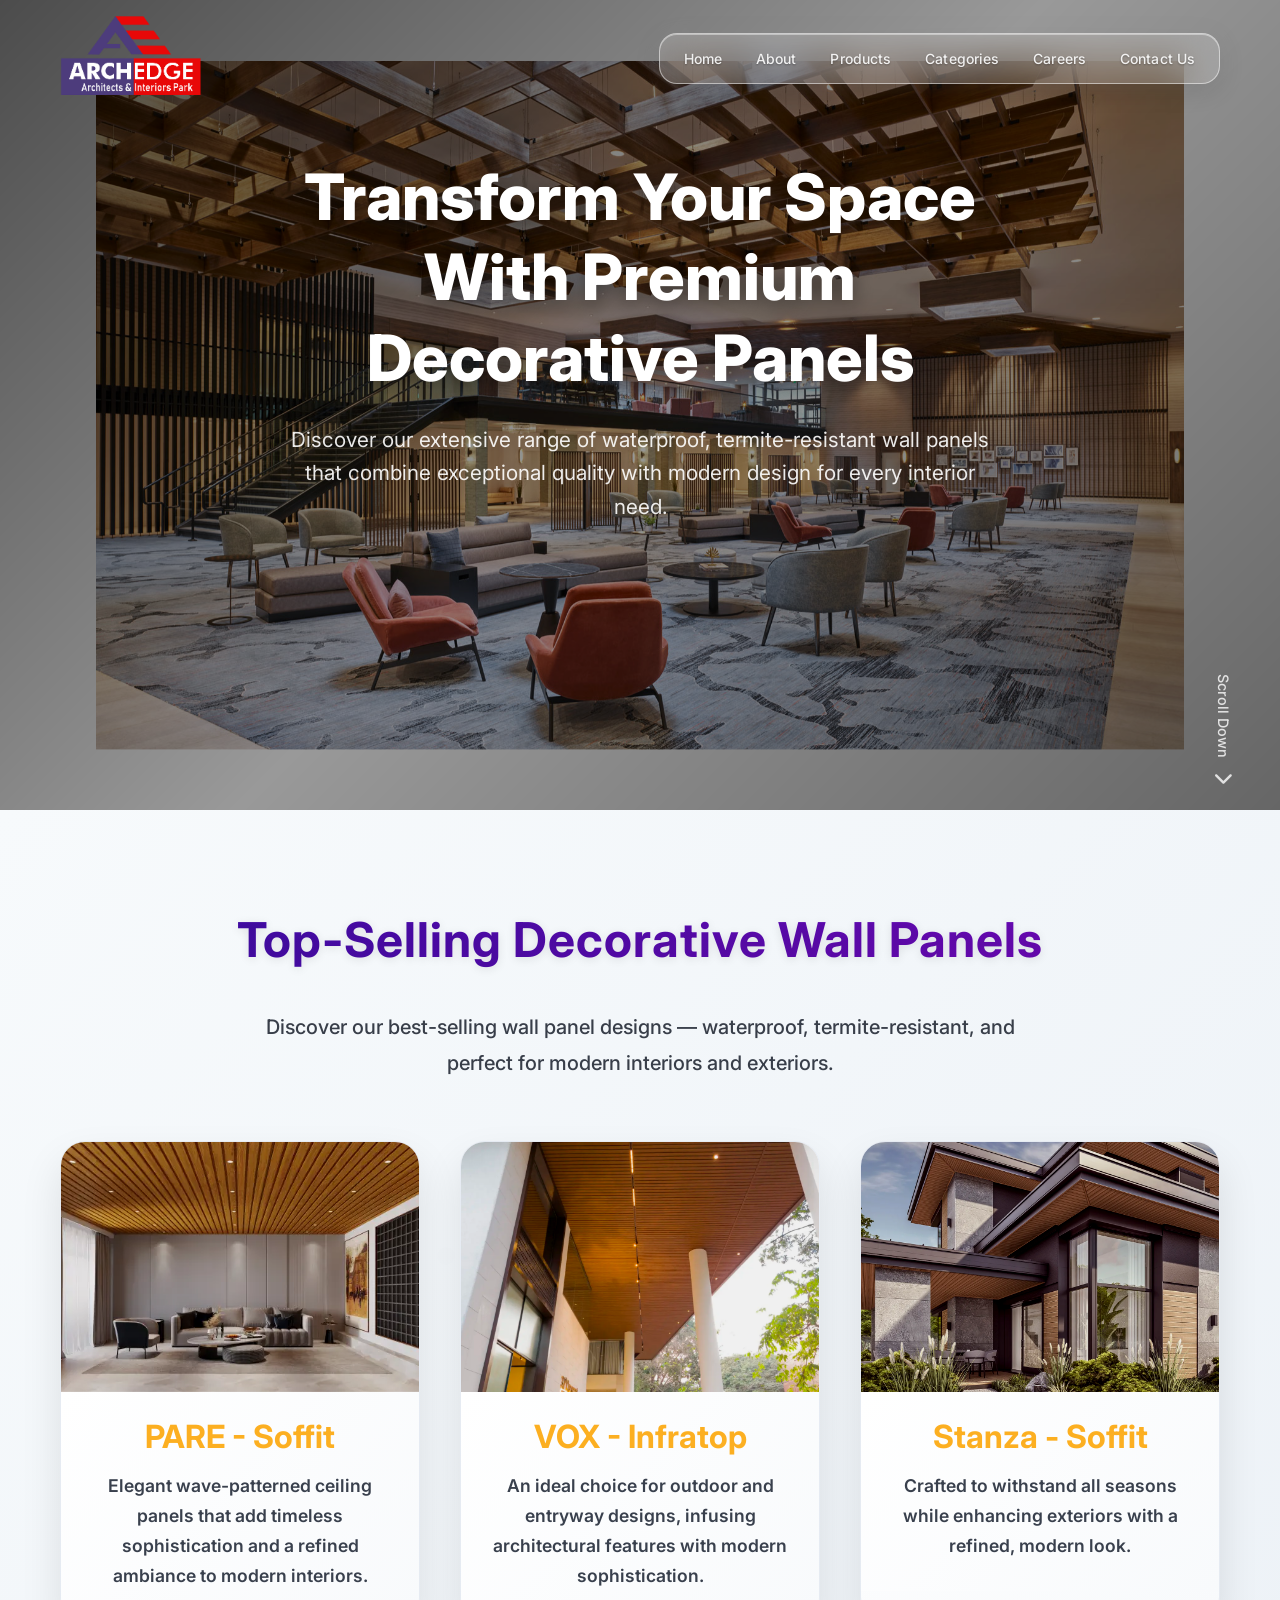
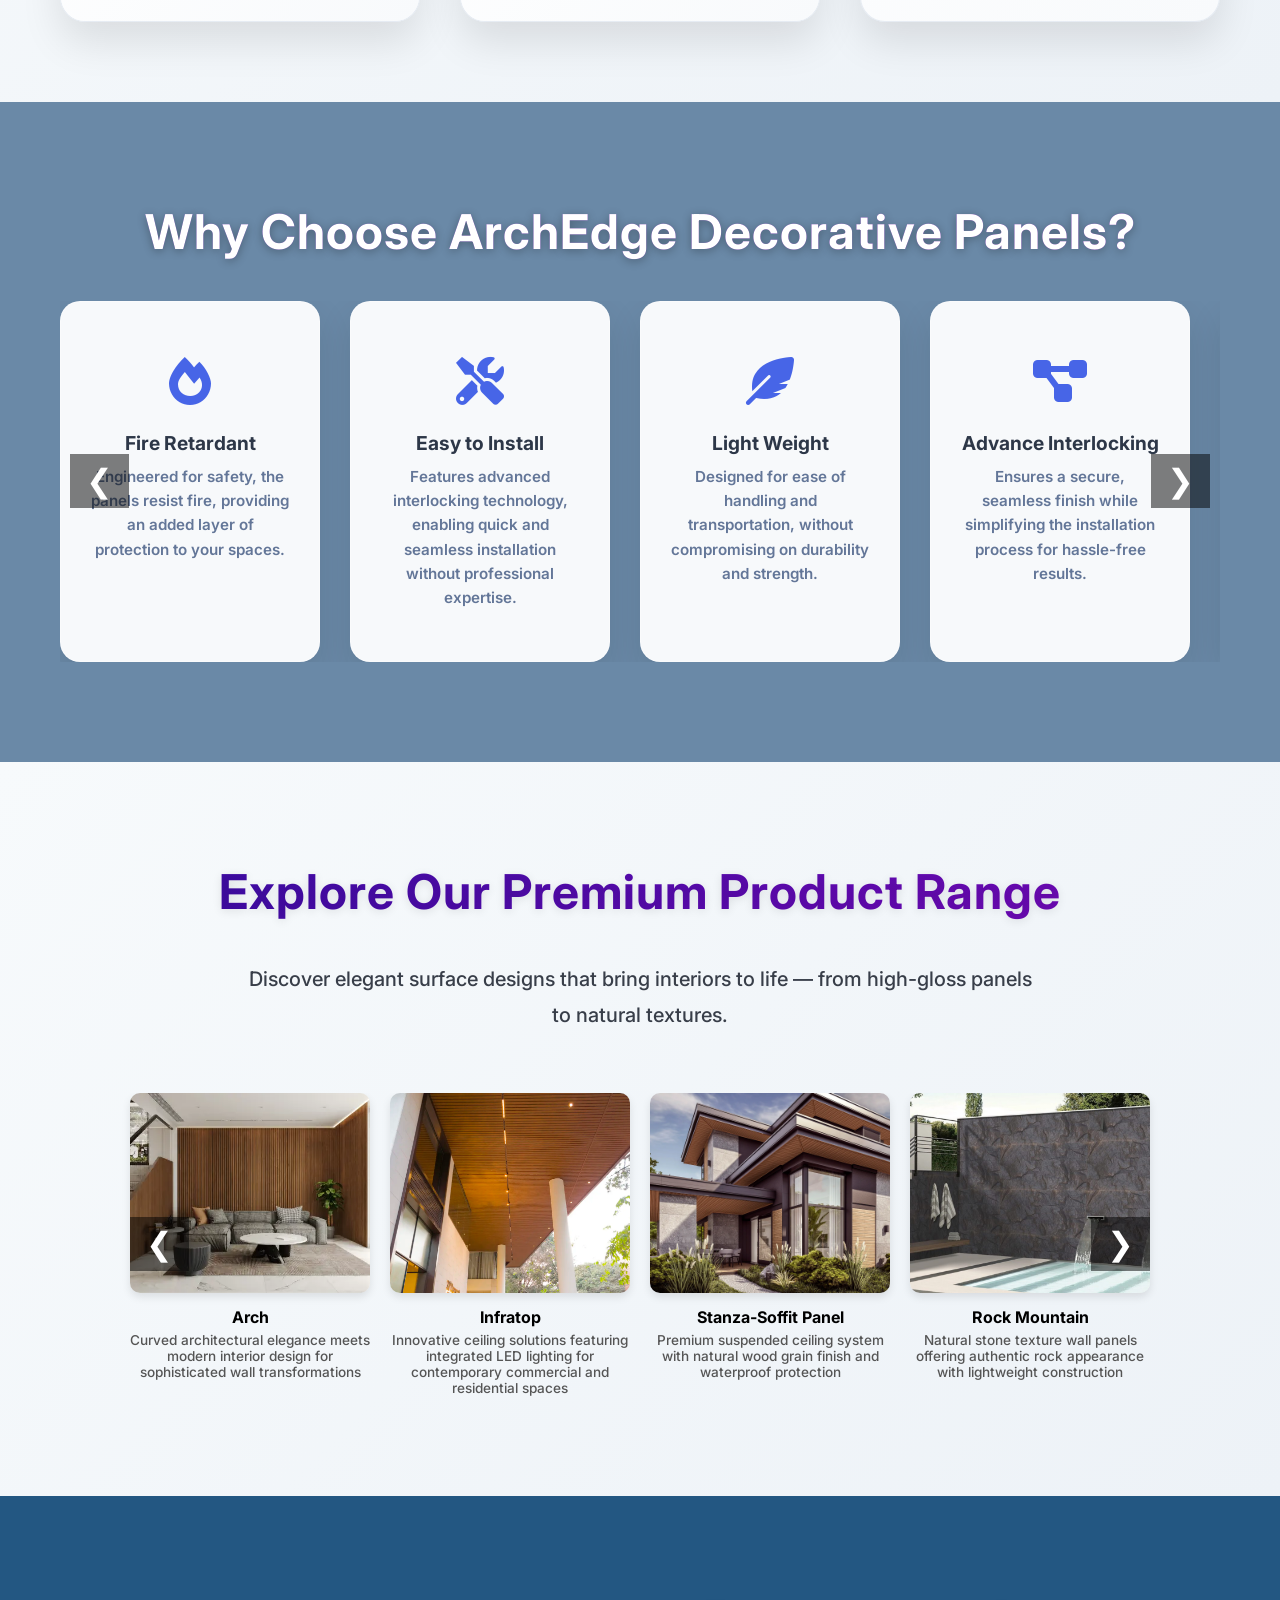
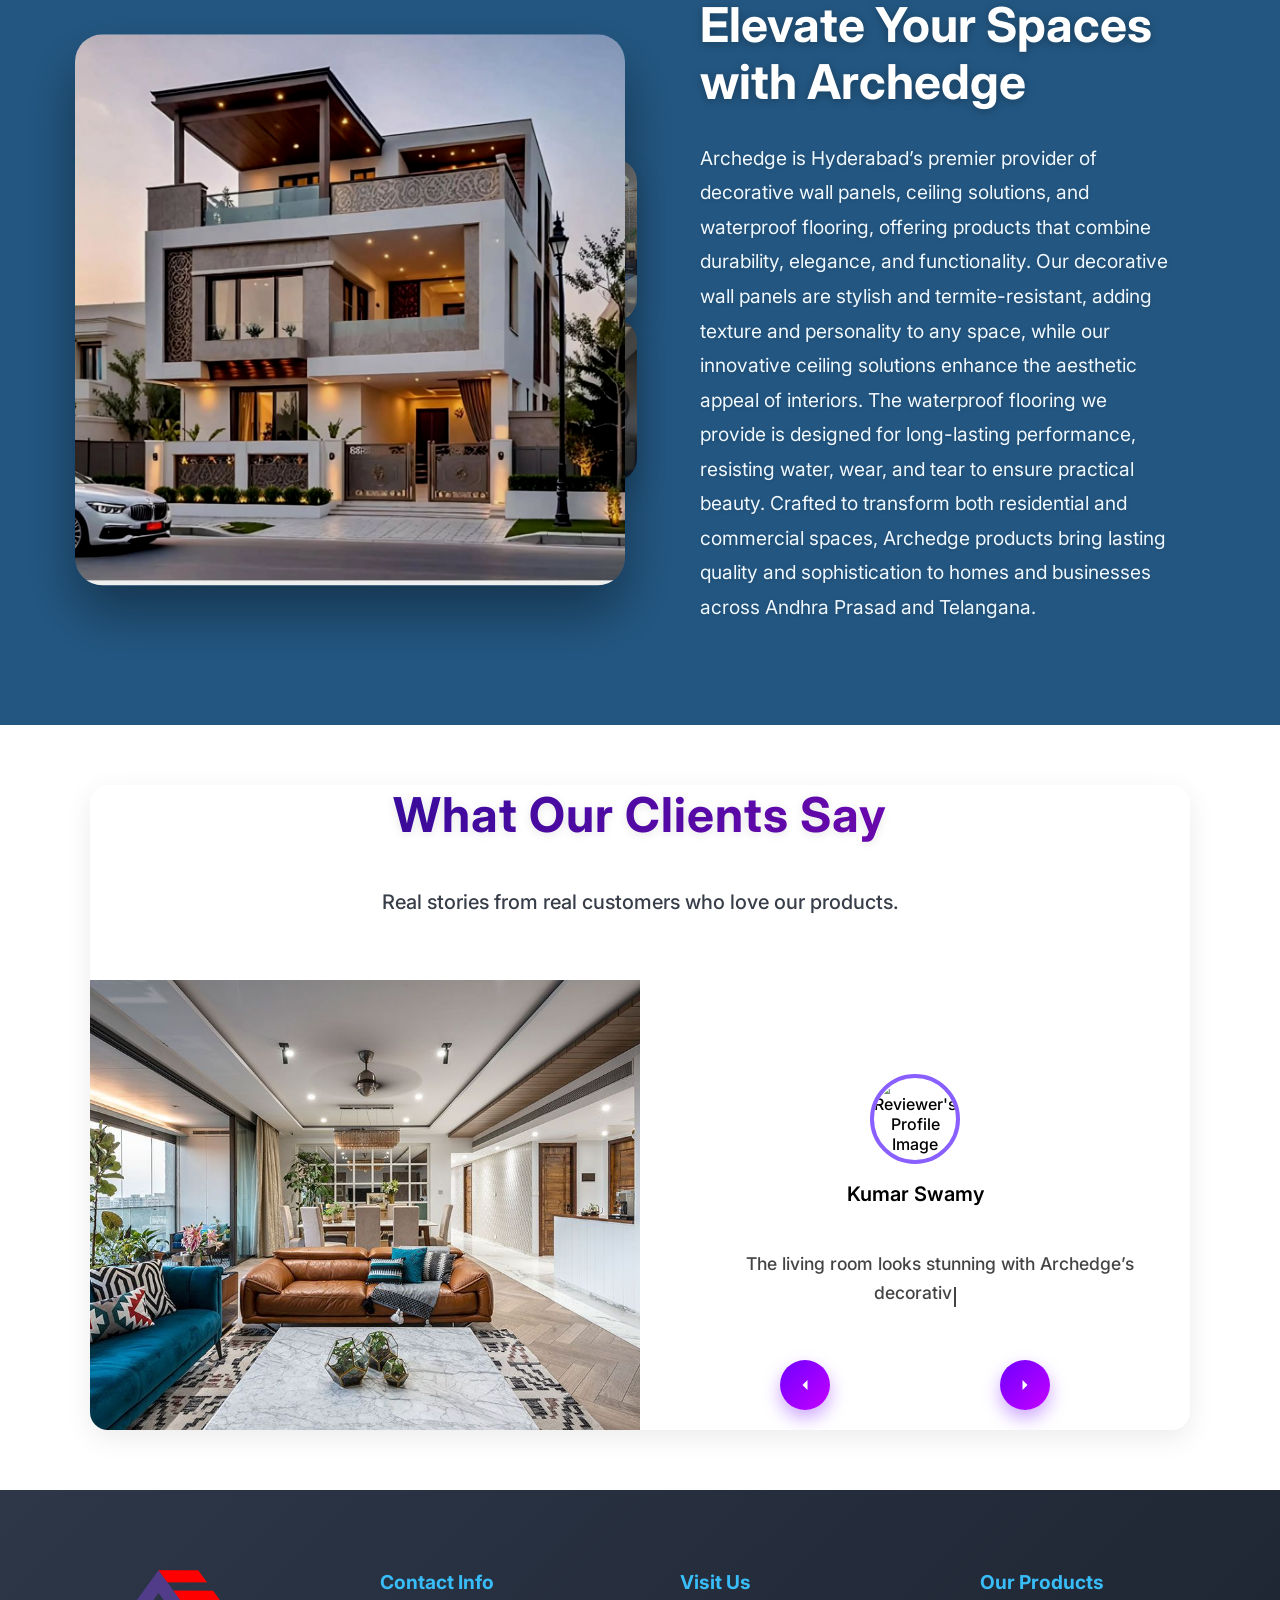
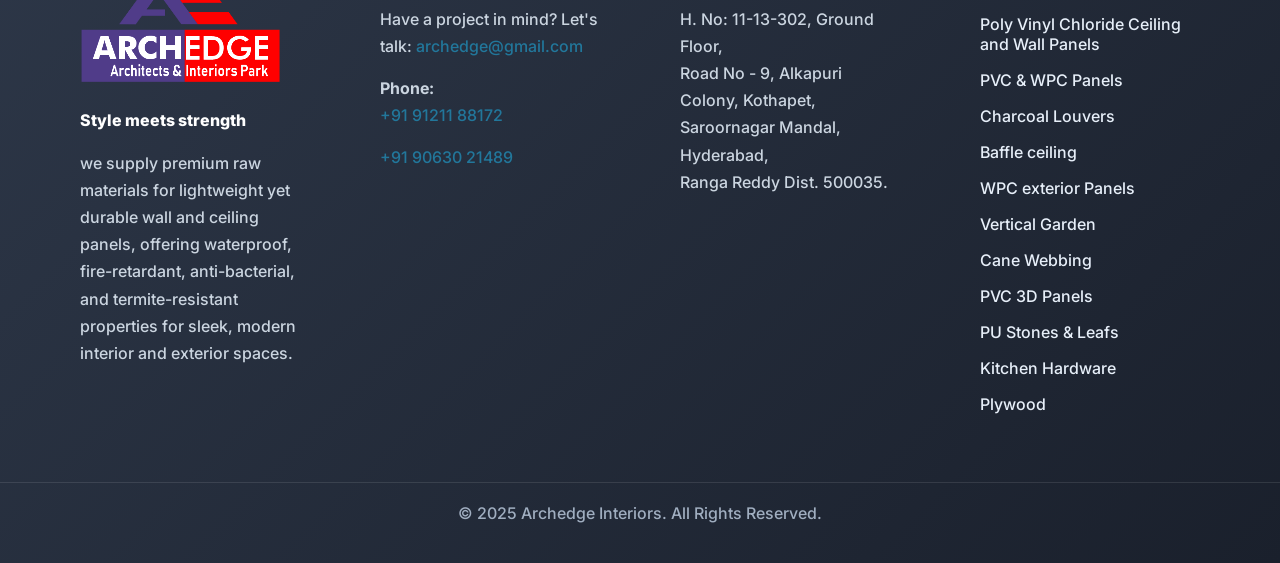
==== commit 65de2137: "all ok email" ====
--- a/index.html
+++ b/index.html
@@ -122,7 +122,7 @@
         "logo": "https://archedge.pro/assets/images/logo.png",
         "image": "https://archedge.pro/assets/images/og.png",
         "telephone": "+91-91211-88172",
-        "email": "archedge.pro@gmail.com",
+        "email": "archedgepro@gmail.com",
         "address": {
             "@type": "PostalAddress",
             "streetAddress": "H. No: 11-13-302, Ground Floor, Road No - 9, Alkapuri Colony",
@@ -854,8 +854,9 @@
 
       <div class="footer-column">
         <h4>Contact Info</h4>
-        <p>Have a project in mind? Let's talk: <a href="mailto:archedge@gmail.com">archedge@gmail.com</a></p>
-        <p><strong>Phone:</strong> <a href="tel:+919121188172">+91 91211 88172</a></p>
+        <p>Have a project in mind? Let's talk: <a href="mailto:archedgepro@gmail.com">archedge@gmail.com</a></p>
+        <p><strong>Phone:</strong><br> <a href="tel:+919121188172">+91 91211 88172</a></p>
+        <p><a href="tel:+919063021489">+91 90630 21489</a></p>
       </div>
 
       <div class="footer-column">
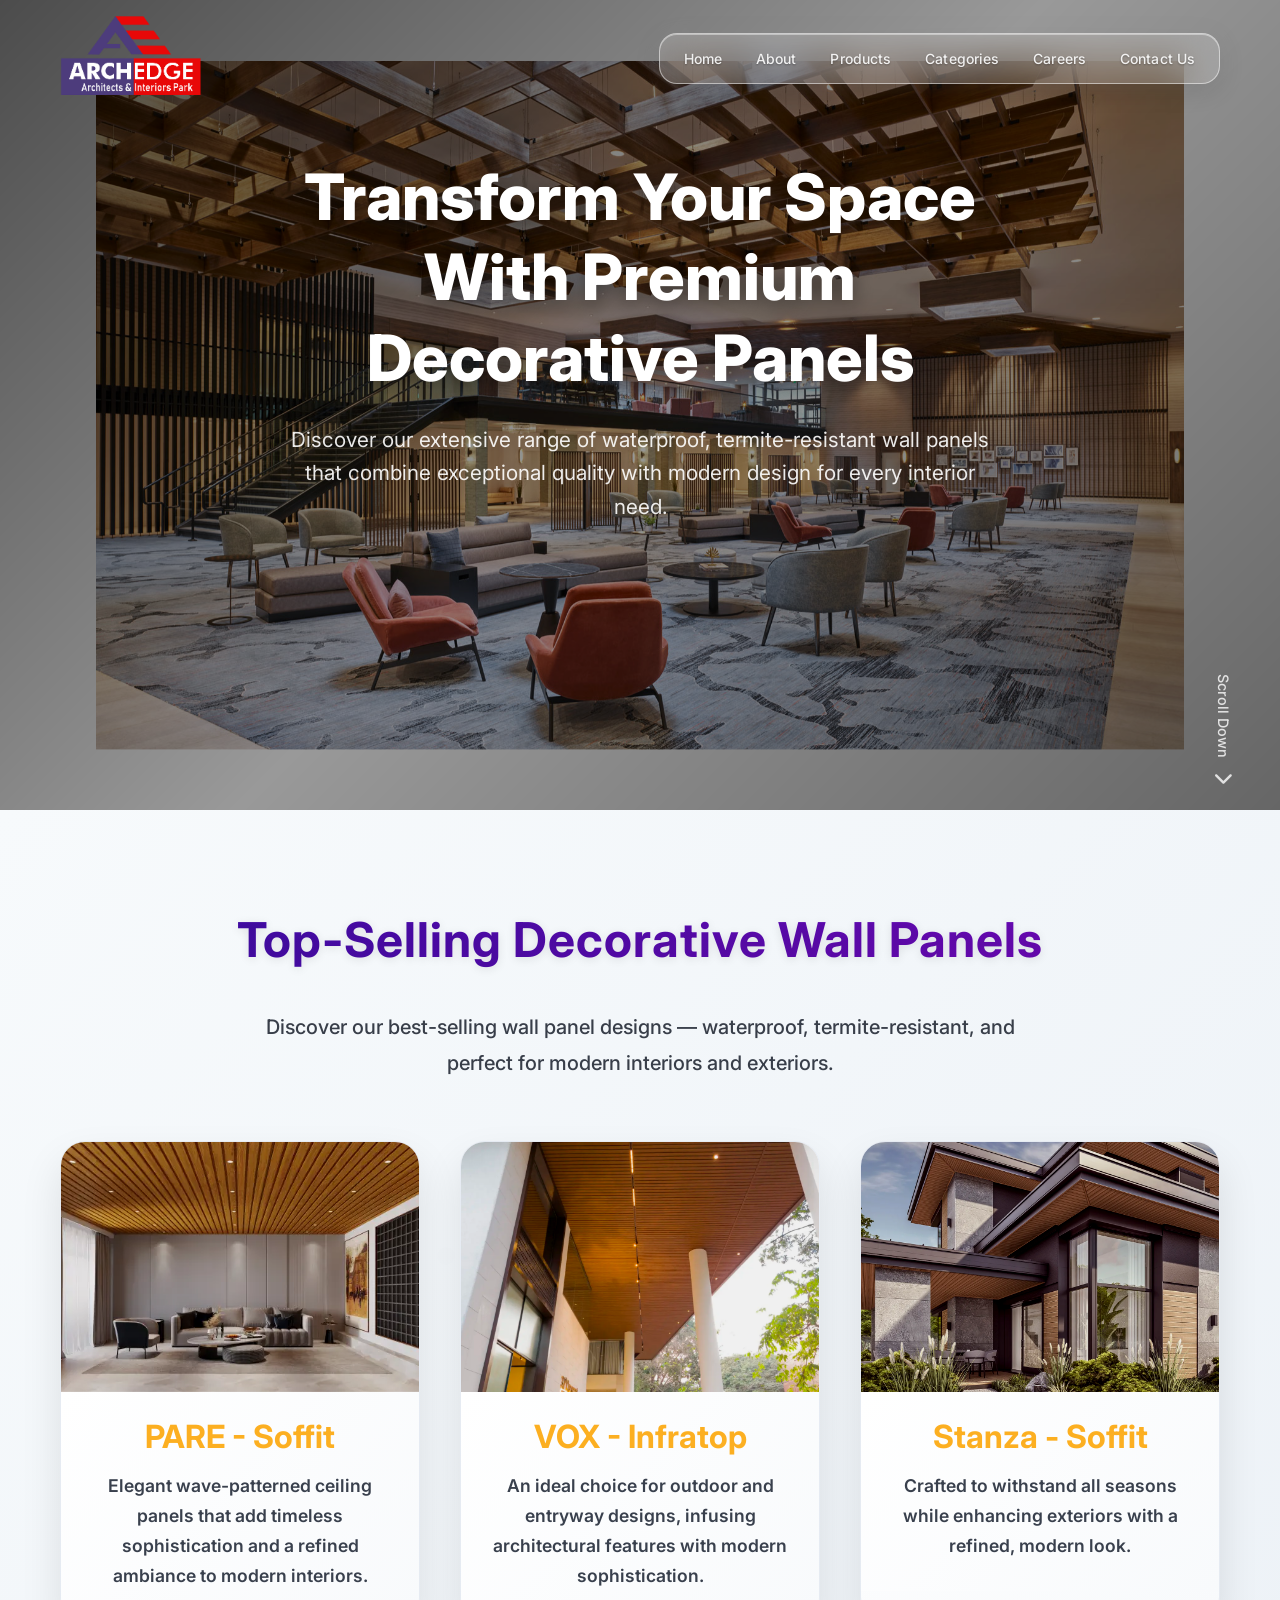
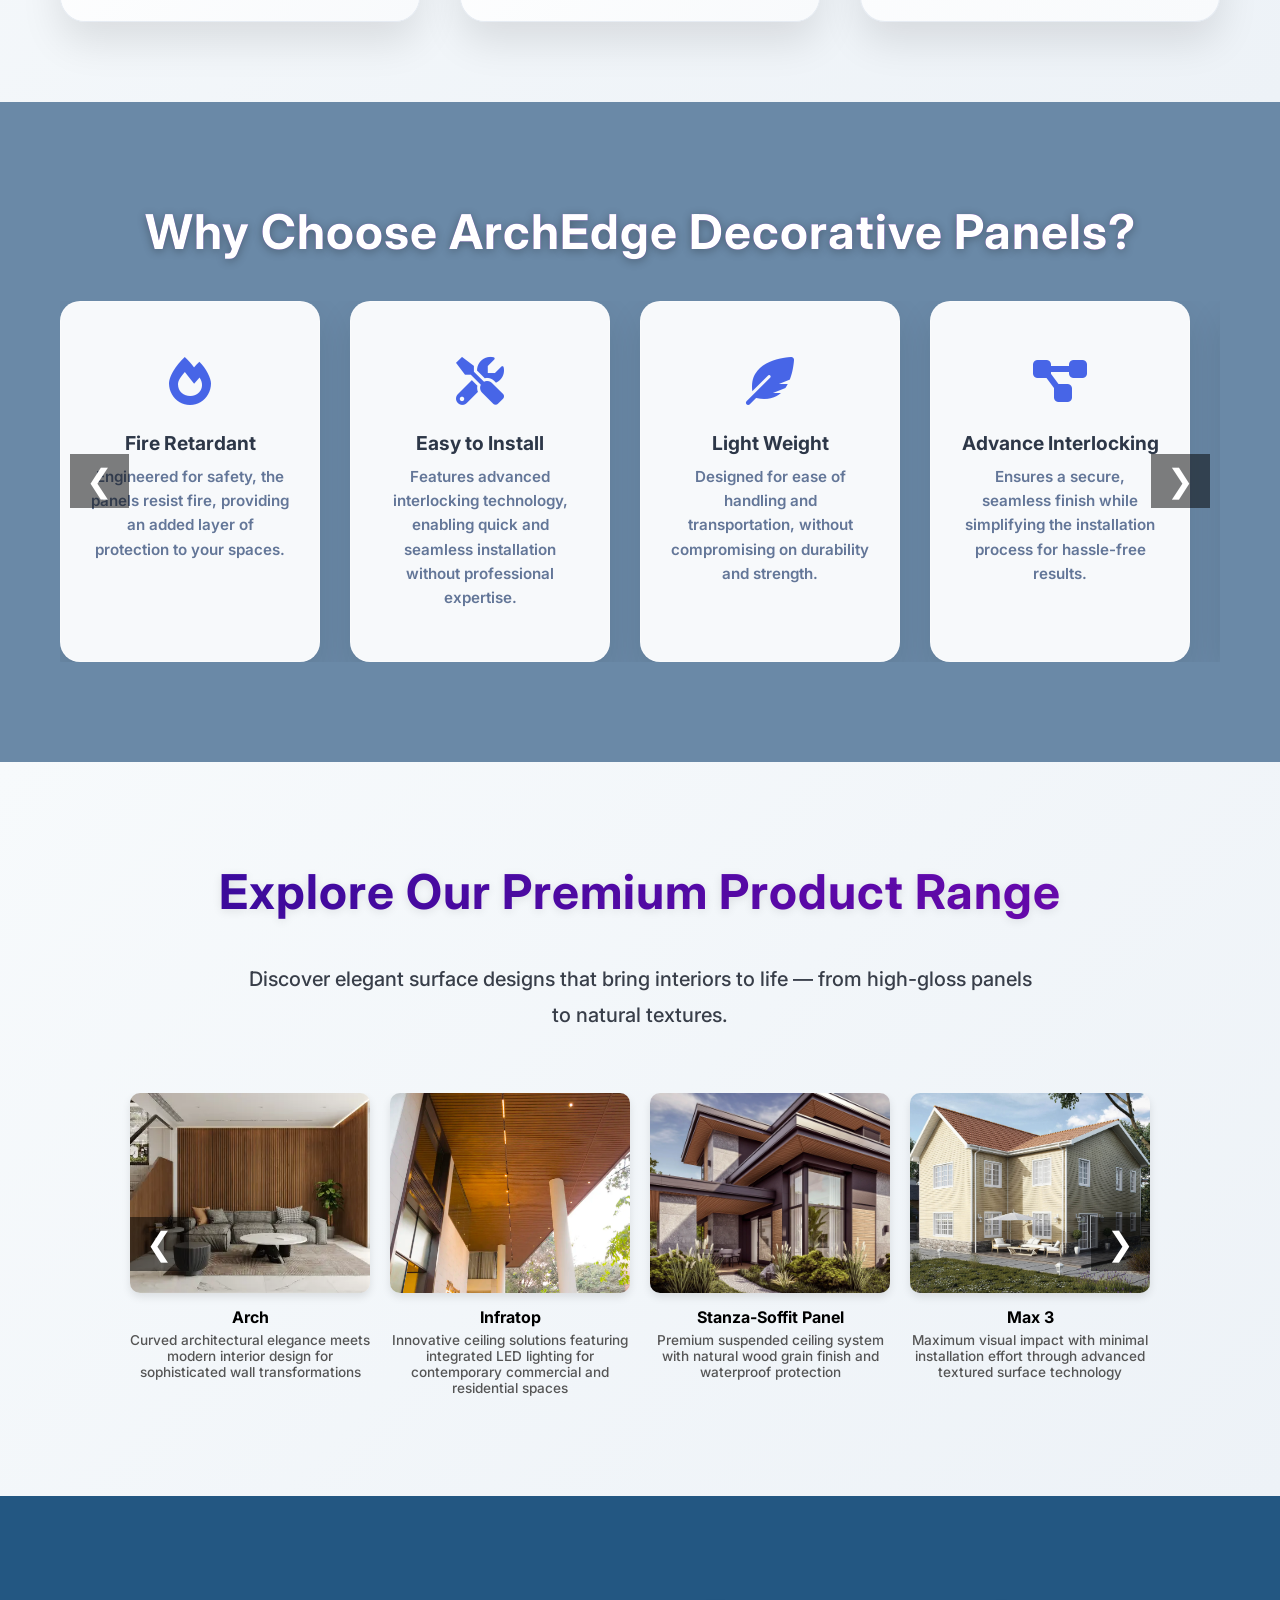
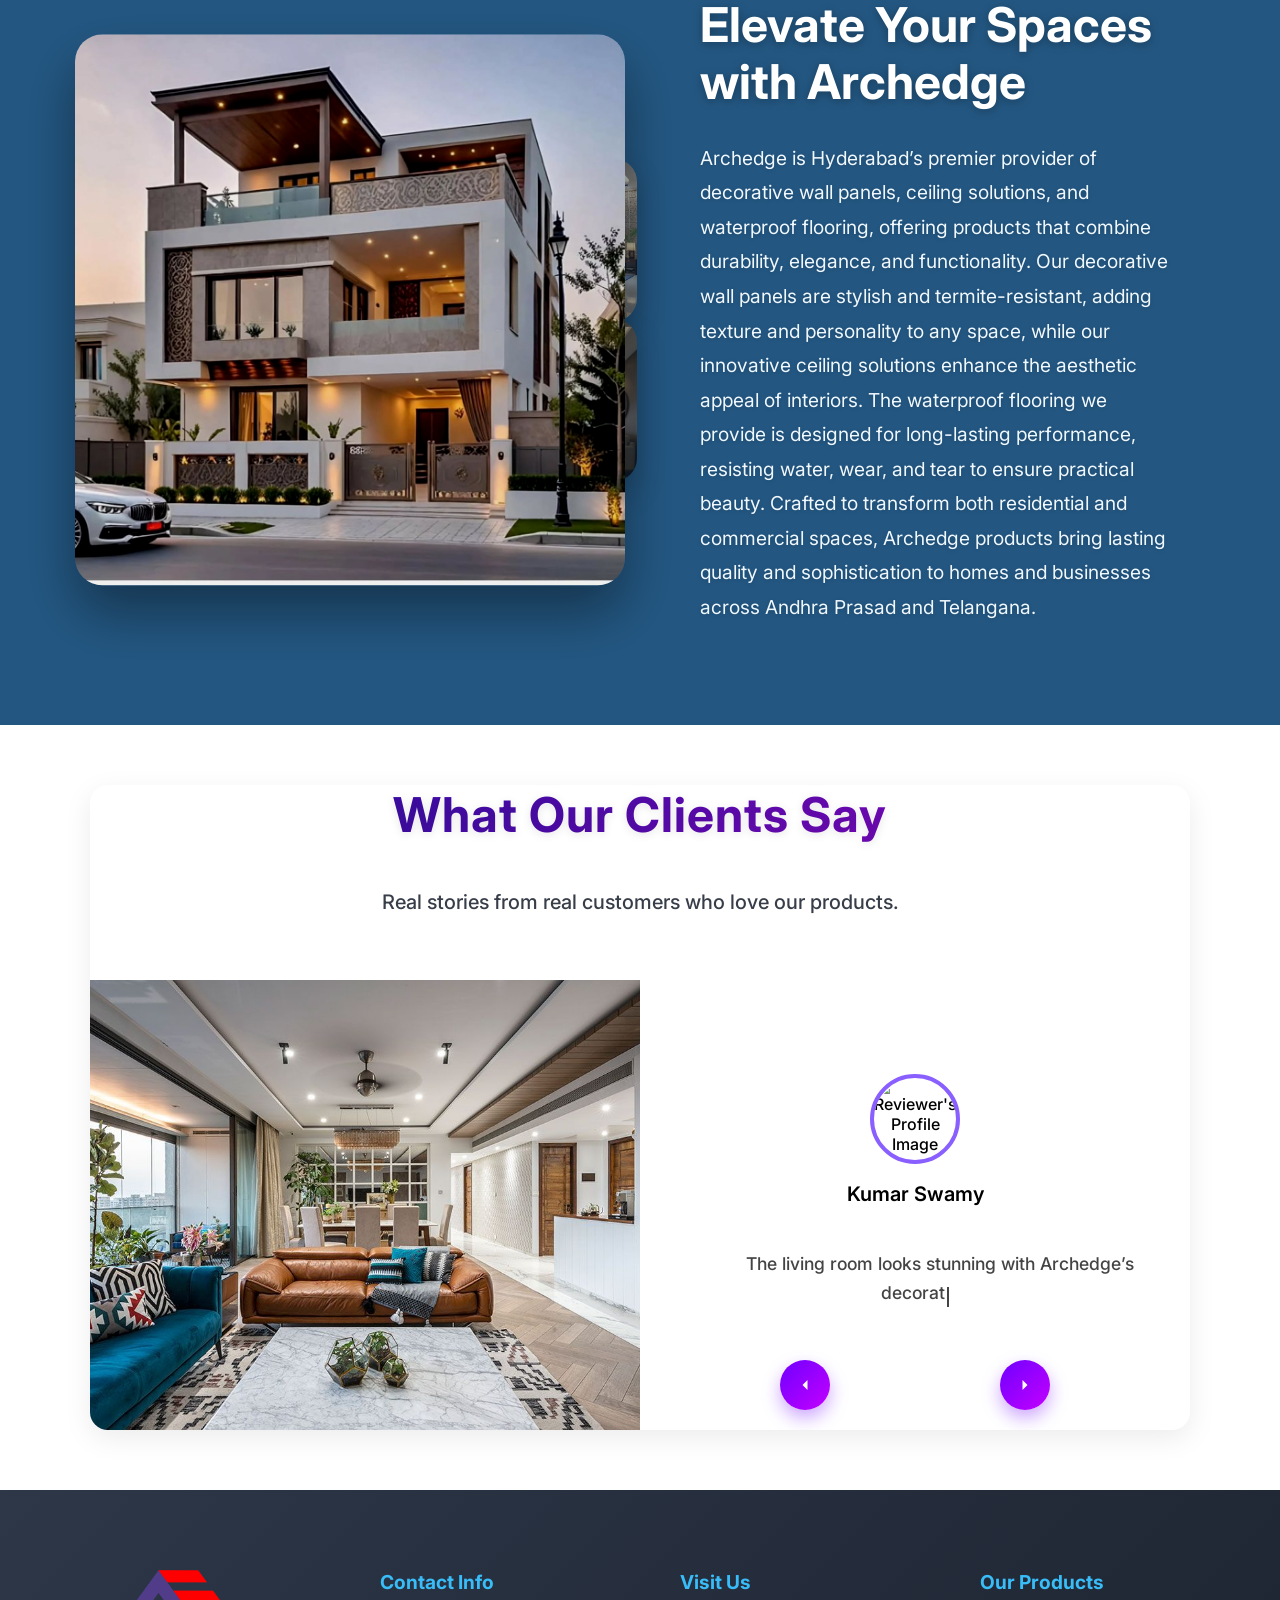
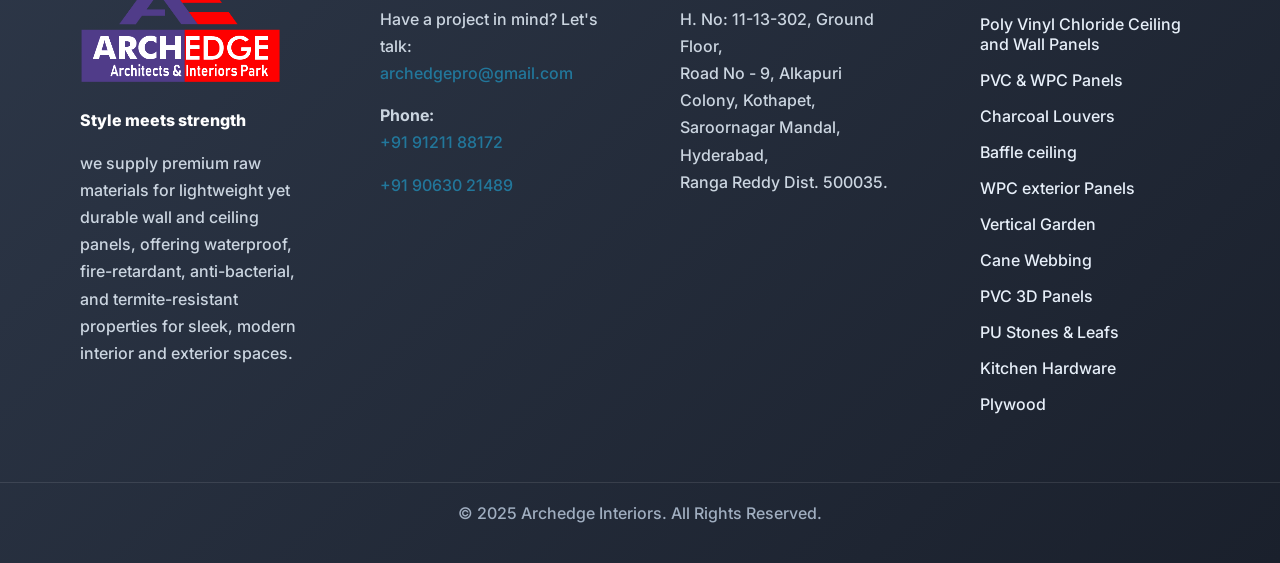
==== commit 4b8316cb: "test forms" ====
--- a/index.html
+++ b/index.html
@@ -614,6 +614,33 @@
 
 
 
+    <!-- Hidden form modal -->
+    <div id="pdfFormModal" class="modal-overlay">
+      <div class="modal-box">
+        <span id="closeForm" class="close-btn">&times;</span>
+        <h3 class="form-title">Access the Catalog</h3>
+        <p class="form-subtitle">Please fill in your details to explore the collection</p>
+
+        <form id="pdfForm" method="post">
+          <div class="form-group">
+            <label for="name">Full Name</label>
+            <input type="text" id="name" name="name" placeholder="Enter your full name" required>
+          </div>
+
+          <div class="form-group">
+            <label for="email">Email Address</label>
+            <input type="email" id="email" name="email" placeholder="Enter your email">
+          </div>
+
+          <div class="form-group">
+            <label for="phone">Phone Number</label>
+            <input type="tel" id="phone" name="phone" placeholder="Enter your phone number" maxlength="10" required>
+          </div>
+
+          <button type="submit" class="s-btn">Open Catalog</button>
+        </form>
+      </div>
+    </div>
 
     <section class="explore-products">
       <div class="container">
@@ -626,142 +653,122 @@
           <button class="carousel-btn left" onclick="moveSlide(-1)">&#10094;</button>
           <div class="carousel-track" id="carouselTrack">
             <!-- 24 unique random images from brand folders -->
-            <div class="carousel-item">
+            <div class="carousel-item" data-pdf="./assets/pdfs/ArchEdge-PARÉ - EASY+ Brochure.pdf">
               <img src="./assets/images/brands/pare/arch.webp"
                 alt="Pare Arch decorative wall panel with curved architectural design" loading="lazy">
               <h4>Arch</h4>
               <p>Curved architectural elegance meets modern interior design for sophisticated wall transformations</p>
             </div>
-            <div class="carousel-item">
+            <div class="carousel-item" data-pdf="./assets/pdfs/ArchEdge-VOX_Infratop- Ceiling.pdf">
               <img src="./assets/images/brands/vox/infratop.webp"
                 alt="Vox Infratop modern ceiling panel with integrated LED lighting" loading="lazy">
               <h4>Infratop</h4>
               <p>Innovative ceiling solutions featuring integrated LED lighting for contemporary commercial and
                 residential spaces</p>
             </div>
-            <div class="carousel-item">
+            <div class="carousel-item" data-pdf="./assets/pdfs/ArchEdge-stanza-panels.pdf">
               <img src="./assets/images/brands/Stanza/Soffit Panels/image.webp"
                 alt="Stanza Soffit decorative ceiling panel in natural wood finish" loading="lazy">
               <h4>Stanza-Soffit Panel</h4>
               <p>Premium suspended ceiling system with natural wood grain finish and waterproof protection</p>
             </div>
-            <div class="carousel-item">
-              <img src="./assets/images/brands/Future DECOR/rock.jpg"
-                alt="Future Decor Rock Mountain textured wall panel" loading="lazy">
-              <h4>Rock Mountain</h4>
-              <p>Natural stone texture wall panels offering authentic rock appearance with lightweight construction</p>
-            </div>
-            <div class="carousel-item">
-              <img src="./assets/images/brands/StarDECOR/product.jpeg"
-                alt="Star Decor charcoal louvers for modern wall design" loading="lazy">
-              <h4>Star Decor</h4>
-              <p>Premium charcoal louvers providing contemporary wall design with excellent ventilation and style</p>
-            </div>
-
-            <div class="carousel-item">
+            
+            
+
+            <div class="carousel-item" data-pdf="./">
               <img src="./assets/images/brands/vox/max-3.jpeg" alt="Vox Max 3 textured wall panel for maximum impact"
                 loading="lazy">
               <h4>Max 3</h4>
               <p>Maximum visual impact with minimal installation effort through advanced textured surface technology</p>
             </div>
-            <div class="carousel-item">
+            <div class="carousel-item" data-pdf="./assets/pdfs/ArchEdge-VOX MAX 3 Facade .pdf">
               <img src="./assets/images/brands/pare/linea.webp" alt="Pare Linea sleek linear wall panel design"
                 loading="lazy">
               <h4>Linea</h4>
               <p>Sleek linear patterns providing contemporary sophistication for modern interior wall applications</p>
             </div>
-            <div class="carousel-item">
+            <div class="carousel-item" data-pdf="./assets/pdfs/ArchEdge-VOX WELO .pdf">
               <img src="./assets/images/brands/vox/welo.webp" alt="Vox Welo modern wall elevation panel" loading="lazy">
               <h4>Welo</h4>
               <p>Modern wall elevation solutions combining aesthetic appeal with functional design elements</p>
             </div>
-            <div class="carousel-item">
+            <div class="carousel-item" data-pdf="./assets/pdfs/ArchEdge-PARÉ INNOV+ BROCHURE.pdf">
               <img src="./assets/images/brands/pare/louvers.webp" alt="Pare Louvers ventilated wall panel system"
                 loading="lazy">
               <h4>Pare - Louvers</h4>
               <p>Ventilated design meeting aesthetic appeal through precision-engineered louver configurations</p>
             </div>
-            <div class="carousel-item">
+            <div class="carousel-item" data-pdf="./assets/pdfs/ArchEdge-VOX SPC Flooring.pdf">
               <img src="./assets/images/brands/vox/spc.webp" alt="Vox SPC stone plastic composite flooring"
                 loading="lazy">
               <h4>SPC-Flooring</h4>
               <p>Stone plastic composite flooring offering exceptional durability and waterproof protection for all
                 areas</p>
             </div>
-            <div class="carousel-item">
-              <img src="./assets/images/brands/pare/prism.webp"
-                alt="Pare Prism multi-faceted wall panel with light reflection" loading="lazy">
-              <h4>Prism</h4>
-              <p>Multi-faceted light play and reflection creating dynamic visual effects on interior walls</p>
-            </div>
-            <div class="carousel-item">
-              <img src="./assets/images/brands/vox/infratop.webp"
-                alt="Vox Soffit Infratop ceiling panel with European quality" loading="lazy">
-              <h4>Soffit - Infratop</h4>
-              <p>Quality assured European standards for premium ceiling applications in modern interiors</p>
-            </div>
-            <div class="carousel-item">
+             <div class="carousel-item" data-pdf="./assets/pdfs/ArchEdge-PARÉ - Easy+ Curve Brochure.pdf">
+              <img src="./assets/images/brands/pare/curve.jpg"
+                alt="Pare Vertica vertical wall panel for height enhancement" loading="lazy">
+              <h4>Curve</h4>
+              <p>A striking solution for interiors and semi-exteriors, offering wave</p>
+            </div>
+            
+            <div class="carousel-item" data-pdf="./assets/pdfs/ArchEdge-PARÉ - EASY+ Brochure.pdf">
               <img src="./assets/images/brands/pare/pyramid.webp" alt="Pare Pyramid geometric 3D wall panel texture"
                 loading="lazy">
               <h4>Pyramid</h4>
               <p>Geometric 3D texture for bold architectural statements in contemporary interior design</p>
             </div>
-            <div class="carousel-item">
+            <div class="carousel-item" data-pdf="./assets/pdfs/ArchEdge-PARÉ INNOV+ BROCHURE.pdf">
               <img src="./assets/images/brands/pare/spffit.webp"
                 alt="Pare Soffit contemporary ceiling transformation panel" loading="lazy">
               <h4>Pare- Soffit</h4>
               <p>Contemporary ceiling transformation with modern soffit panel design and waterproof protection</p>
             </div>
-            <div class="carousel-item">
+            <div class="carousel-item" data-pdf="./assets/pdfs/ArchEdge-VOX FRONTO.pdf">
               <img src="./assets/images/brands/vox/fronto.jpeg" alt="Vox Fronto modern front elevation wall panel"
                 loading="lazy">
               <h4>Fronto</h4>
               <p>Modern front elevation excellence combining curb appeal with weather-resistant durability</p>
             </div>
-            <div class="carousel-item">
+            <div class="carousel-item" data-pdf="./assets/pdfs/ArchEdge-PARÉ INNOV2+ BROCHURE.pdf">
               <img src="./assets/images/brands/pare/strips.webp"
                 alt="Pare Strips linear wall panel with dynamic patterns" loading="lazy">
               <h4>Strips</h4>
               <p>Linear strip patterns for dynamic wall designs creating movement and visual interest</p>
             </div>
-            <div class="carousel-item">
+            
+            <div class="carousel-item" data-pdf="./assets/pdfs/ArchEdge-PARÉ INNOV+ BROCHURE.pdf">
+              <img src="./assets/images/brands/pare/vertica.webp"
+                alt="Pare Vertica vertical wall panel for height enhancement" loading="lazy">
+              <h4>Vertica</h4>
+              <p>Vertical orientation for height enhancement creating illusion of taller spaces in interior design</p>
+            </div>
+            <div class="carousel-item" data-pdf="./assets/pdfs/ArchEdge-PARÉ INNOV2+ BROCHURE.pdf">
+              <img src="./assets/images/brands/pare/wave.webp" alt="Pare Wave flowing wall panel with wave patterns"
+                loading="lazy">
+              <h4>Wave</h4>
+              <p>Flowing wave patterns for fluid design creating organic movement in contemporary wall applications</p>
+            </div>
+            <div class="carousel-item" data-pdf="./assets/pdfs/ArchEdge-stanza-louvers.pdf">
+              <img src="./assets/images/brands/Stanza/Soffit Louvers/soffit_panels4.jpeg"
+                alt="Stanza Soffit Louvers ventilated ceiling system" loading="lazy">
+              <h4>Soffit Louvers</h4>
+              <p>Ventilated ceiling system with architectural flair providing both function and aesthetic appeal</p>
+            </div>
+            <div class="carousel-item" data-pdf="./assets/pdfs/ArchEdge-PARÉ INNOV2+ BROCHURE.pdf">
               <img src="./assets/images/brands/pare/unic.webp" alt="Pare Unic unique design innovation wall panel"
                 loading="lazy">
               <h4>Unic</h4>
               <p>Unique design innovation for exclusive spaces requiring distinctive architectural elements</p>
             </div>
-            <div class="carousel-item">
-              <img src="./assets/images/brands/pare/vertica.webp"
-                alt="Pare Vertica vertical wall panel for height enhancement" loading="lazy">
-              <h4>Vertica</h4>
-              <p>Vertical orientation for height enhancement creating illusion of taller spaces in interior design</p>
-            </div>
-            <div class="carousel-item">
-              <img src="./assets/images/brands/pare/wave.webp" alt="Pare Wave flowing wall panel with wave patterns"
-                loading="lazy">
-              <h4>Wave</h4>
-              <p>Flowing wave patterns for fluid design creating organic movement in contemporary wall applications</p>
-            </div>
-            <div class="carousel-item">
-              <img src="./assets/images/brands/Stanza/Soffit Louvers/soffit_panels4.jpeg"
-                alt="Stanza Soffit Louvers ventilated ceiling system" loading="lazy">
-              <h4>Soffit Louvers</h4>
-              <p>Ventilated ceiling system with architectural flair providing both function and aesthetic appeal</p>
-            </div>
-            <div class="carousel-item">
-              <img src="./assets/images/brands/pare/dome.webp" alt="Pare Dome curved ceiling panel design"
-                loading="lazy">
-              <h4>Dome</h4>
-              <p>Curved perfection for sophisticated interior ceilings with seamless dome-shaped architectural elements
-              </p>
-            </div>
-            <div class="carousel-item">
+            
+            <div class="carousel-item" data-pdf="./assets/pdfs/ArchEdge-VOX LINERIO PANELS.pdf">
               <img src="./assets/images/brands/vox/Linerio.png"
                 alt="Vox Linerio linear wall panel with geometric design" loading="lazy">
               <h4>Linerio</h4>
               <p>Linear architectural elements redefined with geometric precision for modern wall applications</p>
             </div>
-            <div class="carousel-item">
+            <div class="carousel-item" data-pdf="./assets/pdfs/ArchEdge-PARÉ INNOV+ BROCHURE.pdf">
               <img src="./assets/images/brands/pare/duo.webp" alt="Pare Duo dual-tone decorative wall panel"
                 loading="lazy">
               <h4>Duo</h4>
@@ -854,7 +861,7 @@
 
       <div class="footer-column">
         <h4>Contact Info</h4>
-        <p>Have a project in mind? Let's talk: <a href="mailto:archedgepro@gmail.com">archedge@gmail.com</a></p>
+        <p>Have a project in mind? Let's talk: <a href="mailto:archedgepro@gmail.com">archedgepro@gmail.com</a></p>
         <p><strong>Phone:</strong><br> <a href="tel:+919121188172">+91 91211 88172</a></p>
         <p><a href="tel:+919063021489">+91 90630 21489</a></p>
       </div>
--- a/assets/css/homepage.css
+++ b/assets/css/homepage.css
@@ -1194,4 +1194,123 @@
   .elevate-interior .circle-container {
     max-width: 50%;
   }
-}+}
+
+
+
+
+
+  /* Modal Overlay */
+  .modal-overlay {
+    display: none;
+    position: fixed;
+    top: 0;
+    left: 0;
+    width: 100%;
+    height: 100%;
+    background: rgba(0, 0, 0, 0.6);
+    justify-content: center;
+    align-items: center;
+    z-index: 1000;
+  }
+
+  /* Modal Box */
+  .modal-box {
+    background: #fff;
+    padding: 25px 30px;
+    border-radius: 12px;
+    max-width: 400px;
+    width: 90%;
+    box-shadow: 0 8px 20px rgba(0, 0, 0, 0.2);
+    position: relative;
+    text-align: center;
+    animation: scaleUp 0.3s ease-in-out;
+  }
+
+  /* Heading */
+  .form-title {
+    font-size: 22px;
+    font-weight: 700;
+    color: #333;
+    margin-bottom: 5px;
+  }
+
+  .form-subtitle {
+    font-size: 14px;
+    color: #666;
+    margin-bottom: 20px;
+  }
+
+  /* Close Button */
+  .close-btn {
+    position: absolute;
+    top: 12px;
+    right: 15px;
+    font-size: 22px;
+    cursor: pointer;
+    color: #888;
+  }
+
+  .close-btn:hover {
+    color: #000;
+  }
+
+  /* Form Styles */
+  .form-group {
+    text-align: left;
+    margin-bottom: 15px;
+  }
+
+  .form-group label {
+    font-size: 14px;
+    font-weight: 600;
+    color: #444;
+    display: block;
+    margin-bottom: 5px;
+  }
+
+  .form-group input {
+    width: 100%;
+    padding: 10px;
+    border-radius: 8px;
+    border: 1px solid #ccc;
+    font-size: 14px;
+    transition: all 0.3s ease;
+  }
+
+  .form-group input:focus {
+    border-color: #0077cc;
+    outline: none;
+    box-shadow: 0 0 5px rgba(0, 119, 204, 0.4);
+  }
+
+  /* Button */
+  .s-btn {
+    background: linear-gradient(135deg, #0077cc, #005fa3);
+    color: #fff;
+    border: none;
+    padding: 12px;
+    font-size: 15px;
+    font-weight: 600;
+    border-radius: 8px;
+    cursor: pointer;
+    width: 100%;
+    transition: background 0.3s;
+  }
+
+  .s-btn:hover {
+    background: linear-gradient(135deg, #005fa3, #004a82);
+  }
+
+  /* Animation */
+  @keyframes scaleUp {
+    from {
+      transform: scale(0.8);
+      opacity: 0;
+    }
+
+    to {
+      transform: scale(1);
+      opacity: 1;
+    }
+  }
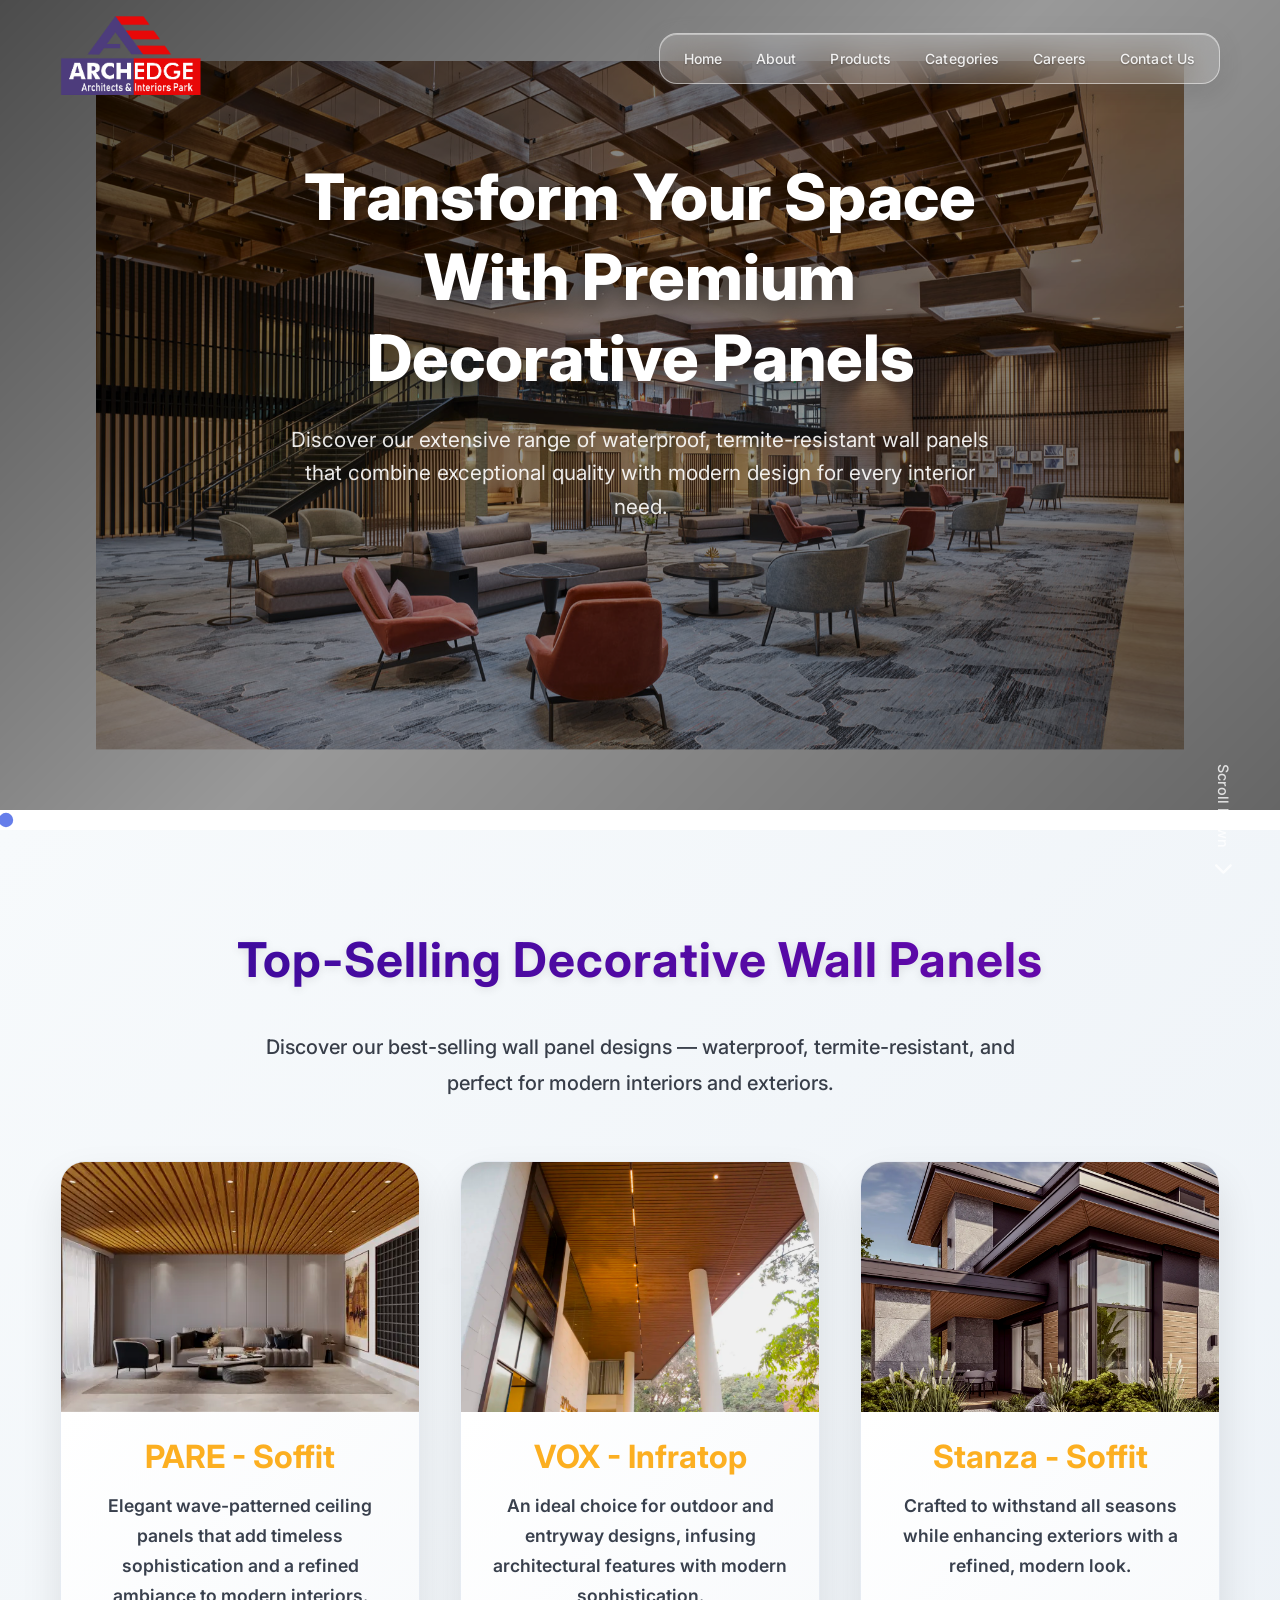
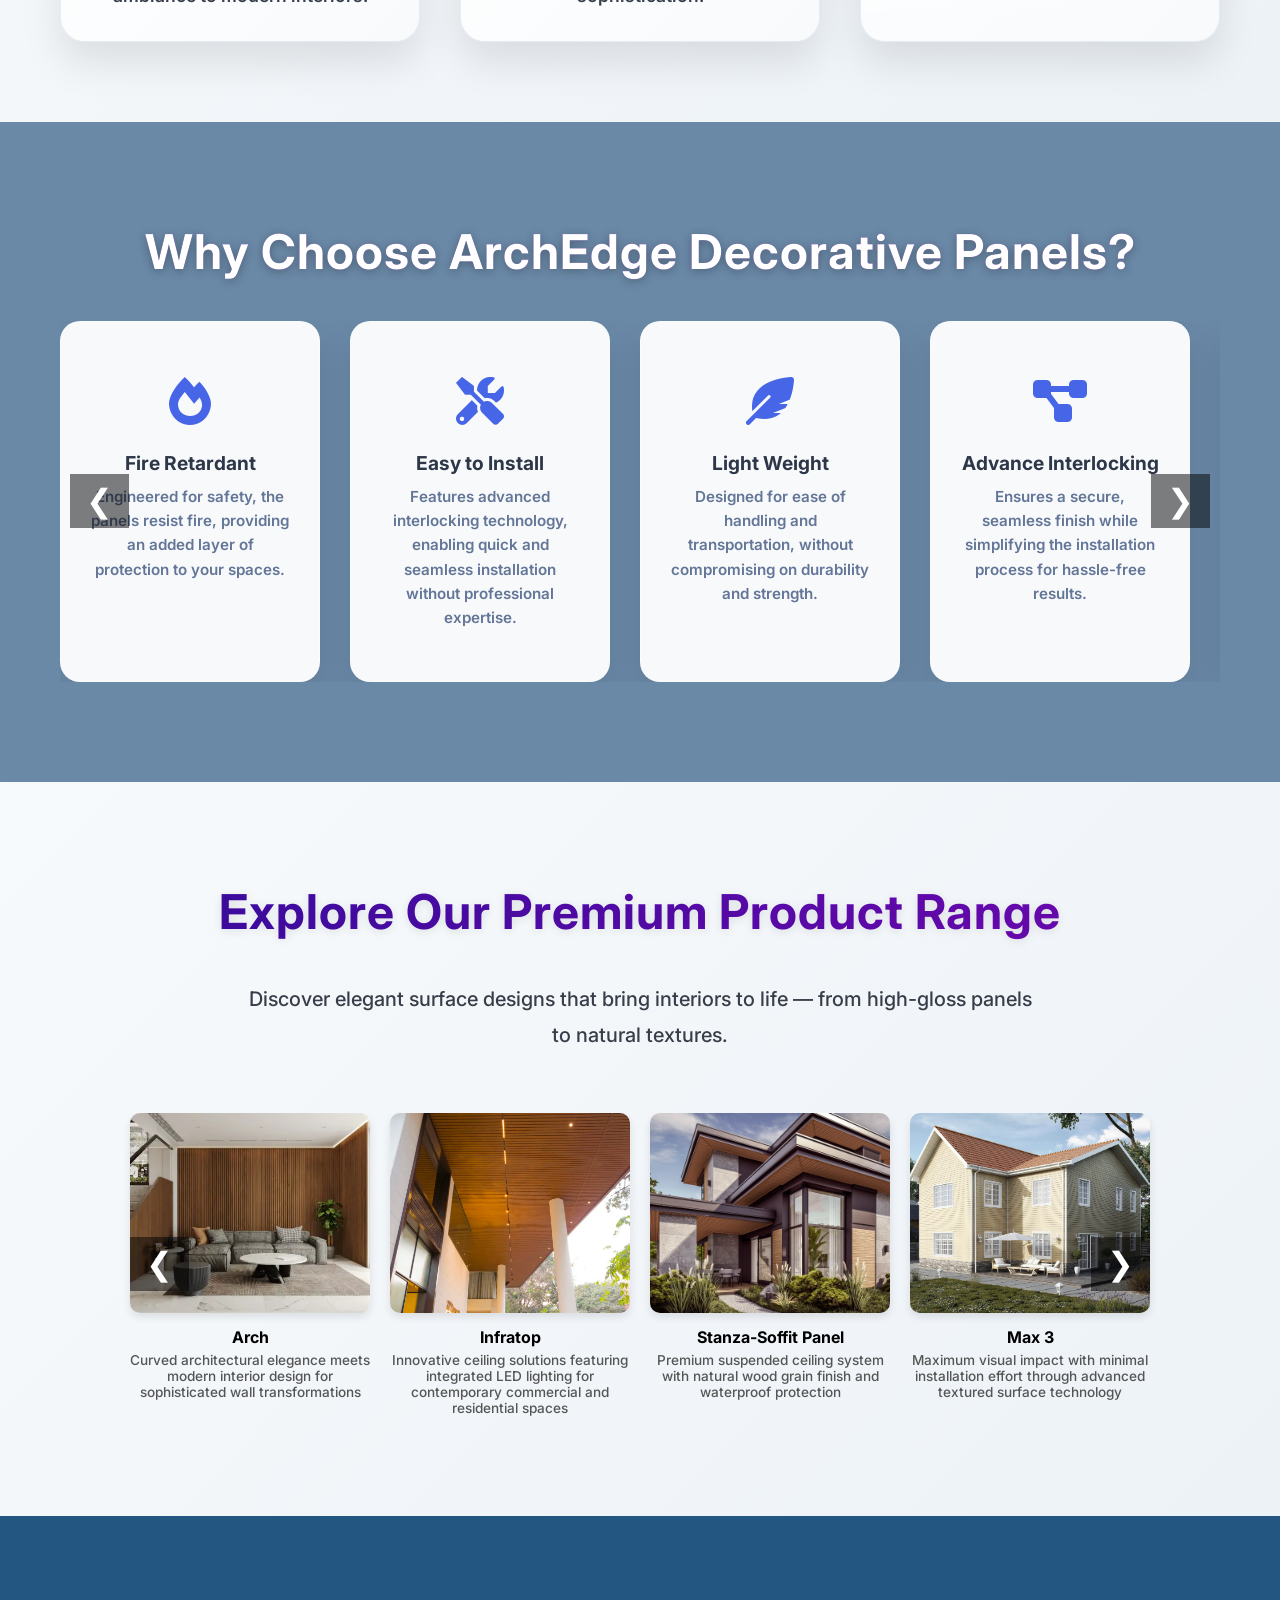
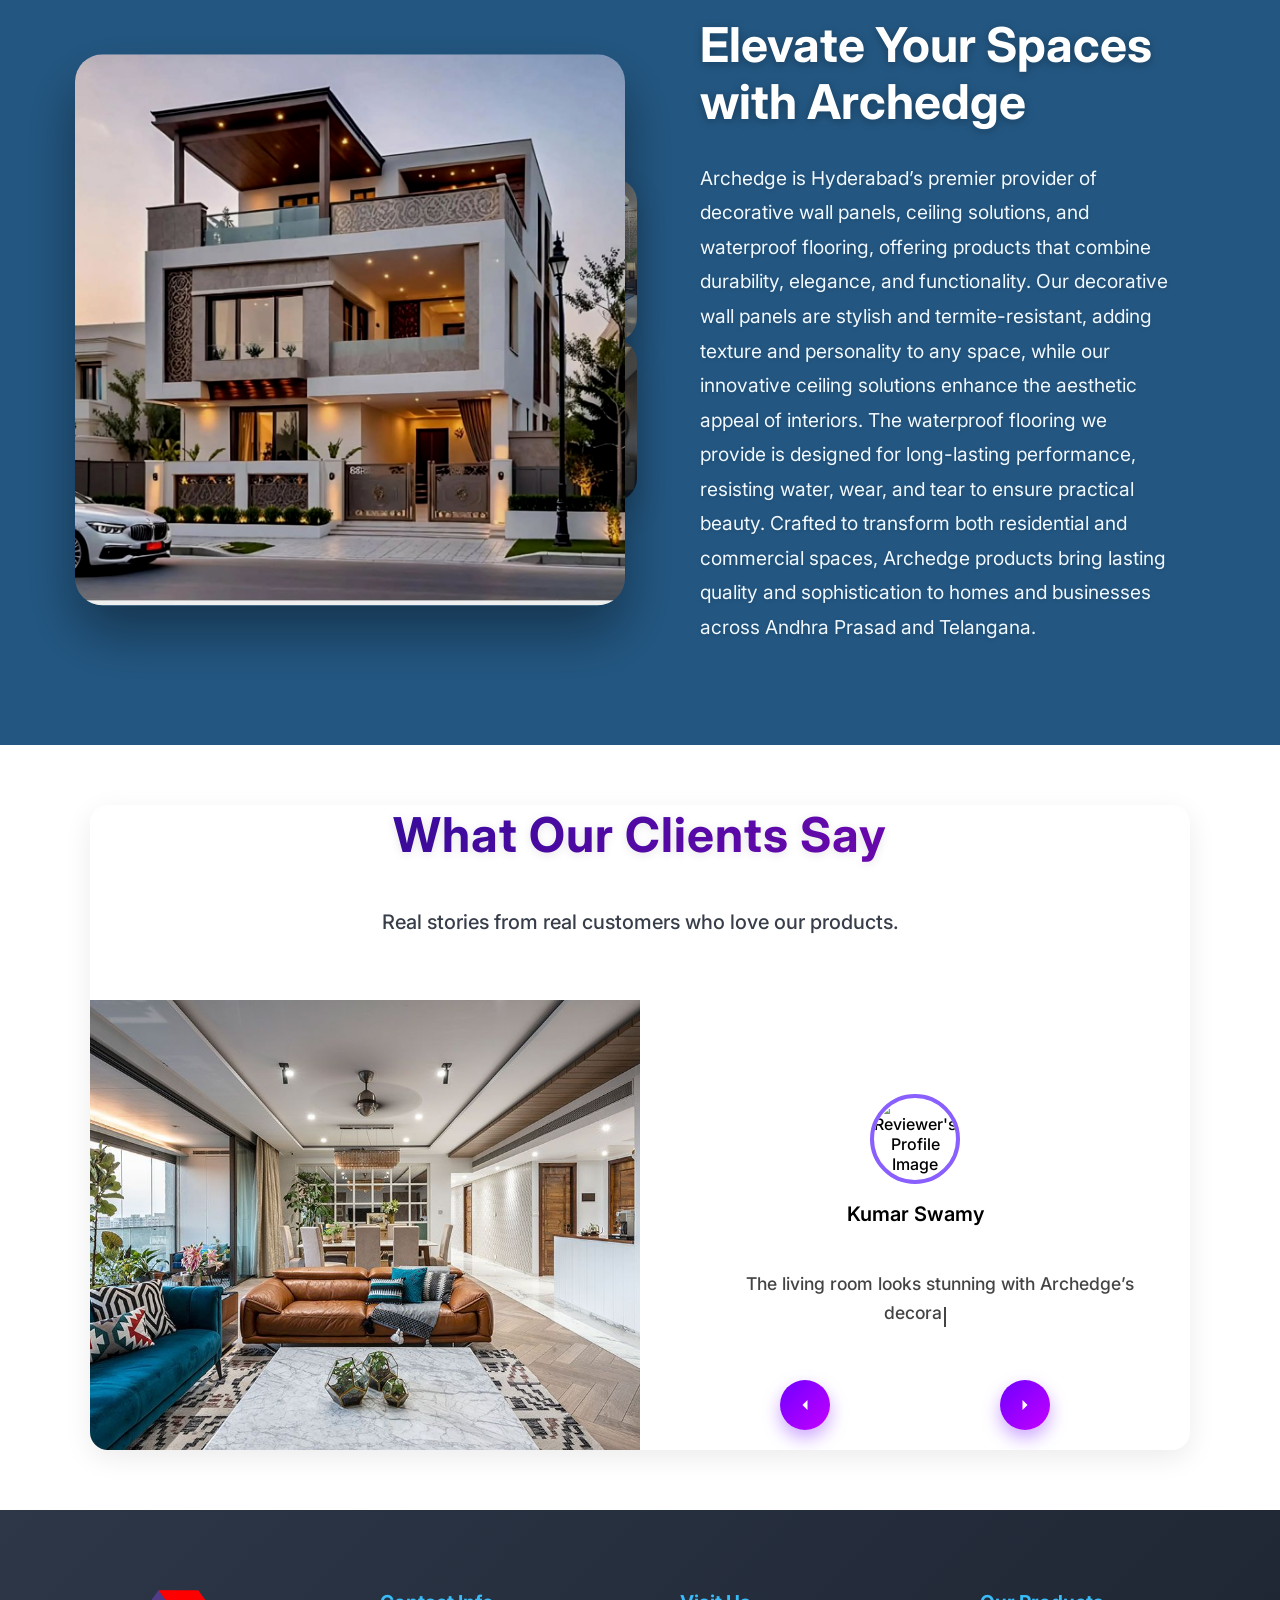
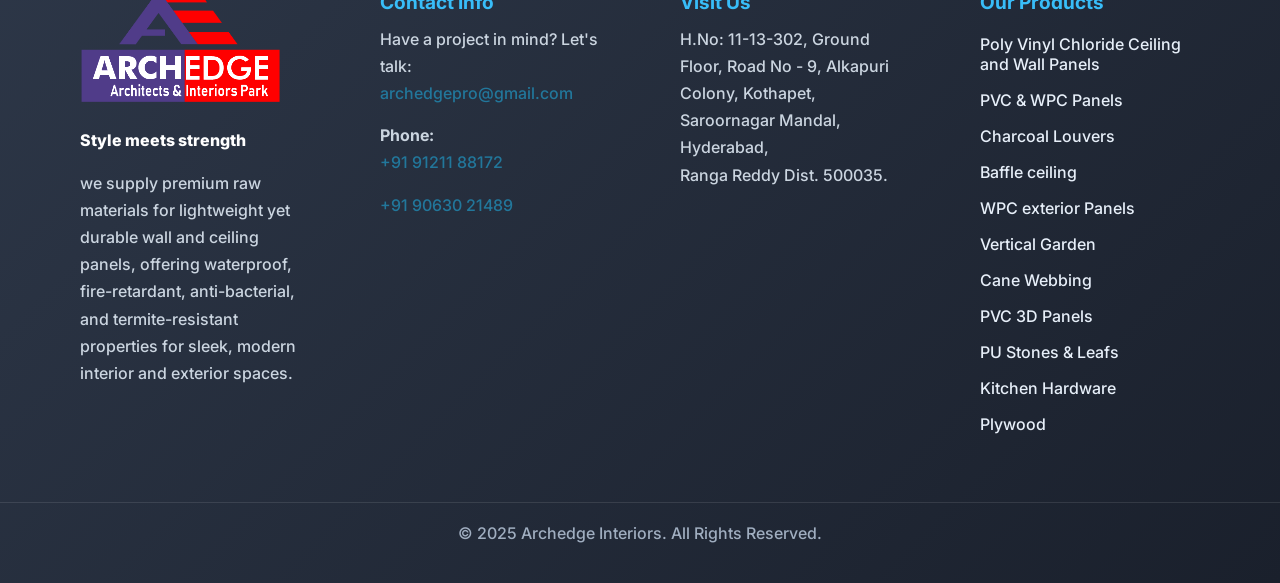
==== commit 59d87de1: "forms ok" ====
--- a/index.html
+++ b/index.html
@@ -363,6 +363,7 @@
         <div class="hero-slide zoom-in" data-bg="./assets/images/homepage/home5.jpg"></div>
         <div class="hero-slide zoom-out" data-bg="./assets/images/homepage/home4.png"></div>
         <div class="hero-slide active zoom-in" data-bg="./assets/images/homepage/home7.jpg"></div>
+        <div class="hero-slide active zoom-in" data-bg="./assets/images/homepage/home9.png"></div>
       </div>
 
       <div class="hero-overlay"></div>
@@ -423,21 +424,38 @@
             that blend cutting-edge aesthetics with unmatched durability.
           </p>
         </div>
-      </div>
-
-      <div class="hero-indicators">
-        <button class="indicator active" data-slide="0"></button>
-        <button class="indicator" data-slide="1"></button>
-        <button class="indicator" data-slide="2"></button>
-        <button class="indicator" data-slide="3"></button>
-      </div>
-
-      <div class="hero-scroll-indicator">
-        <div class="scroll-text">Scroll Down</div>
-        <div class="scroll-arrow">
-          <i class="fas fa-chevron-down"></i>
+
+        <div class="hero-text" data-slide="4">
+          <h1 class="hero-main-title">
+            <span class="title-line">Eco-friendly panels </span>
+            <span class="title-line">crafted to protect nature</span>
+            <span class="title-line ">while elevating your Spaces</span>
+          </h1>
+          <p class="hero-description">Luxury with Nature and Elegance Goes Green.<br> 
+            Style , Safe , Sustainable and Beauty Without Harm.
+            <br> Eco-Chic Living.</p>
+
+        
         </div>
       </div>
+
+
+    </div>
+
+    <div class="hero-indicators">
+      <button class="indicator active" data-slide="0"></button>
+      <button class="indicator" data-slide="1"></button>
+      <button class="indicator" data-slide="2"></button>
+      <button class="indicator" data-slide="3"></button>
+      <button class="indicator" data-slide="4"></button>
+    </div>
+
+    <div class="hero-scroll-indicator">
+      <div class="scroll-text">Scroll Down</div>
+      <div class="scroll-arrow">
+        <i class="fas fa-chevron-down"></i>
+      </div>
+    </div>
     </div>
     </section>
 
@@ -672,8 +690,8 @@
               <h4>Stanza-Soffit Panel</h4>
               <p>Premium suspended ceiling system with natural wood grain finish and waterproof protection</p>
             </div>
-            
-            
+
+
 
             <div class="carousel-item" data-pdf="./">
               <img src="./assets/images/brands/vox/max-3.jpeg" alt="Vox Max 3 textured wall panel for maximum impact"
@@ -705,13 +723,13 @@
               <p>Stone plastic composite flooring offering exceptional durability and waterproof protection for all
                 areas</p>
             </div>
-             <div class="carousel-item" data-pdf="./assets/pdfs/ArchEdge-PARÉ - Easy+ Curve Brochure.pdf">
+            <div class="carousel-item" data-pdf="./assets/pdfs/ArchEdge-PARÉ - Easy+ Curve Brochure.pdf">
               <img src="./assets/images/brands/pare/curve.jpg"
                 alt="Pare Vertica vertical wall panel for height enhancement" loading="lazy">
               <h4>Curve</h4>
               <p>A striking solution for interiors and semi-exteriors, offering wave</p>
             </div>
-            
+
             <div class="carousel-item" data-pdf="./assets/pdfs/ArchEdge-PARÉ - EASY+ Brochure.pdf">
               <img src="./assets/images/brands/pare/pyramid.webp" alt="Pare Pyramid geometric 3D wall panel texture"
                 loading="lazy">
@@ -736,7 +754,7 @@
               <h4>Strips</h4>
               <p>Linear strip patterns for dynamic wall designs creating movement and visual interest</p>
             </div>
-            
+
             <div class="carousel-item" data-pdf="./assets/pdfs/ArchEdge-PARÉ INNOV+ BROCHURE.pdf">
               <img src="./assets/images/brands/pare/vertica.webp"
                 alt="Pare Vertica vertical wall panel for height enhancement" loading="lazy">
@@ -761,7 +779,7 @@
               <h4>Unic</h4>
               <p>Unique design innovation for exclusive spaces requiring distinctive architectural elements</p>
             </div>
-            
+
             <div class="carousel-item" data-pdf="./assets/pdfs/ArchEdge-VOX LINERIO PANELS.pdf">
               <img src="./assets/images/brands/vox/Linerio.png"
                 alt="Vox Linerio linear wall panel with geometric design" loading="lazy">
@@ -869,8 +887,8 @@
       <div class="footer-column">
         <h4>Visit Us</h4>
         <p>
-          H. No: 11-13-302, Ground Floor,<br>
-          Road No - 9, Alkapuri Colony, Kothapet,<br>
+          H.No: 11-13-302, Ground Floor,
+          Road No - 9, Alkapuri Colony, Kothapet,
           Saroornagar Mandal, Hyderabad,<br>
           Ranga Reddy Dist. 500035.
         </p>
